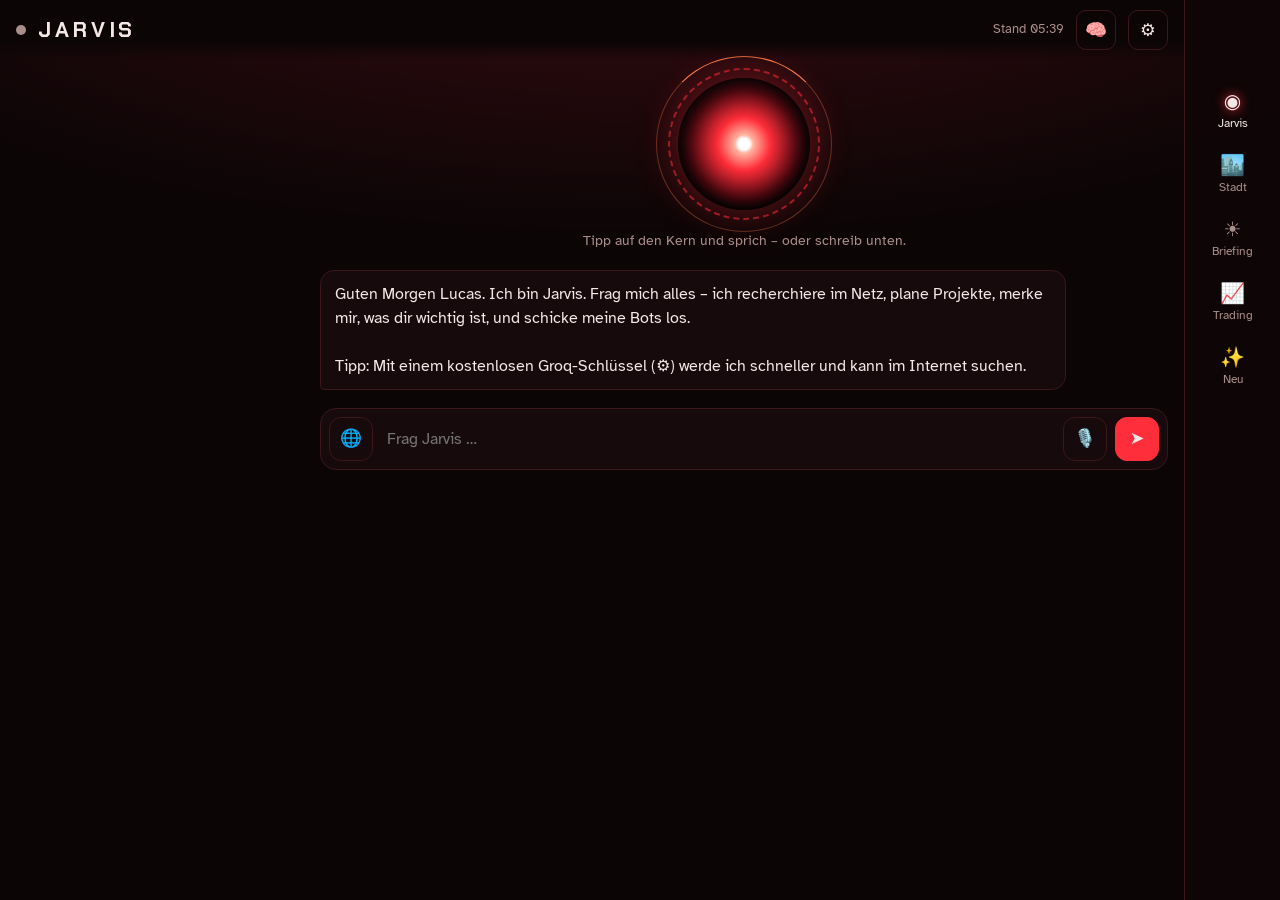
==== index.html @ b57e0ba8 "Jarvis v2: eigene App mit Gedächtnis, Stimme, KI-Stadt, Briefing, Trading, Nacht-Recherche, stündlic" ====
<!doctype html>
<html lang="de">
<head>
<meta charset="utf-8">
<meta name="viewport" content="width=device-width,initial-scale=1,viewport-fit=cover">
<title>Jarvis</title>
<meta name="theme-color" content="#0c0506">
<link rel="manifest" href="manifest.json">
<link rel="icon" href="icon.svg">
<link rel="apple-touch-icon" href="icon-192.png">
<link rel="preconnect" href="https://fonts.googleapis.com"><link rel="preconnect" href="https://fonts.gstatic.com" crossorigin>
<link href="https://fonts.googleapis.com/css2?family=Chakra+Petch:wght@500;600;700&family=Atkinson+Hyperlegible:ital,wght@0,400;0,700;1,400&display=swap" rel="stylesheet">
<style>
:root{--bg:#0c0506;--panel:#170a0c;--panel2:#1f0e11;--line:#3b161b;--red:#ff2e3a;--ember:#ff7a45;--text:#f4e7e5;--muted:#a98d8a;--ok:#3ddc8f;--warn:#ffc04d;
--disp:"Chakra Petch",system-ui,sans-serif;--body:"Atkinson Hyperlegible",system-ui,sans-serif;--nav:64px}
*{box-sizing:border-box}
html,body{margin:0;background:var(--bg);color:var(--text);font:16px/1.5 var(--body);-webkit-tap-highlight-color:transparent}
body{min-height:100dvh;background:radial-gradient(120% 60% at 50% -10%,#3a0c12 0%,transparent 60%),var(--bg)}
a{color:var(--ember)}
button,input,textarea,select{font:inherit;color:inherit}
button{cursor:pointer}
:focus-visible{outline:2px solid var(--ember);outline-offset:2px}
h1,h2,h3{font-family:var(--disp);font-weight:600;letter-spacing:.01em;margin:0}
h2{font-size:1.45rem;line-height:1.2}
h3{font-size:1.05rem}
.muted{color:var(--muted)}
.small{font-size:.86rem}

/* Kopf */
header{position:sticky;top:0;z-index:20;display:flex;align-items:center;gap:12px;padding:calc(10px + env(safe-area-inset-top)) 16px 10px;background:linear-gradient(var(--bg) 70%,transparent)}
.brand{font-family:var(--disp);font-weight:700;font-size:1.35rem;letter-spacing:.18em}
.pulse{width:10px;height:10px;border-radius:50%;background:var(--muted)}
.pulse.ok{background:var(--ok);box-shadow:0 0 10px var(--ok)}.pulse.bad{background:var(--red);box-shadow:0 0 12px var(--red)}
#stamp{margin-left:auto;font-size:.8rem;color:var(--muted)}
.iconbtn{background:none;border:1px solid var(--line);border-radius:10px;width:40px;height:40px;display:grid;place-items:center;font-size:1.1rem}

main{max-width:880px;margin:0 auto;padding:0 16px calc(var(--nav) + 24px + env(safe-area-inset-bottom))}
section.tab{display:none}section.tab.on{display:block}

/* Navigation */
nav{position:fixed;left:0;right:0;bottom:0;z-index:30;display:flex;justify-content:center;background:#0f0607ee;border-top:1px solid var(--line);padding-bottom:env(safe-area-inset-bottom);backdrop-filter:blur(8px)}
nav button{flex:1;max-width:150px;height:var(--nav);background:none;border:0;color:var(--muted);display:flex;flex-direction:column;align-items:center;justify-content:center;gap:2px;font-size:.78rem}
nav button b{font-size:1.25rem;font-weight:400;line-height:1}
nav button[aria-selected=true]{color:var(--text)}
nav button[aria-selected=true] b{filter:drop-shadow(0 0 6px var(--red))}

.panel{background:var(--panel);border:1px solid var(--line);border-radius:14px;padding:16px;margin:14px 0}
.row{display:flex;gap:10px;align-items:center;flex-wrap:wrap}
.btn{background:var(--panel2);border:1px solid var(--line);border-radius:10px;padding:9px 14px}
.btn.go{background:var(--red);border-color:var(--red);color:#fff;font-weight:700}
.btn.ghost{background:none}
.btn:disabled{opacity:.5}

/* Jarvis-Kern */
.core-wrap{display:grid;place-items:center;padding:18px 0 6px}
.core{position:relative;width:132px;height:132px;border-radius:50%;border:0;background:radial-gradient(circle,#fff 0 6%,#ffb3a0 10%,var(--red) 28%,#5a0a12 58%,transparent 70%);box-shadow:0 0 40px #ff2e3a66,inset 0 0 30px #000}
.core::before,.core::after{content:"";position:absolute;inset:-10px;border-radius:50%;border:2px dashed #ff2e3a88;animation:spin 18s linear infinite}
.core::after{inset:-22px;border:1px solid #ff7a4555;border-top-color:var(--ember);animation-duration:7s;animation-direction:reverse}
.core.busy{animation:breathe 1.1s ease-in-out infinite}
.core.talk{animation:breathe .45s ease-in-out infinite}
.core.listen{box-shadow:0 0 60px var(--ember),inset 0 0 30px #000}
@keyframes spin{to{transform:rotate(360deg)}}
@keyframes breathe{50%{transform:scale(1.07);box-shadow:0 0 70px #ff2e3a99,inset 0 0 30px #000}}
.core-hint{text-align:center;margin:14px 0 0;color:var(--muted);font-size:.9rem}

#chat{display:flex;flex-direction:column;gap:12px;margin:18px 0}
.msg{max-width:88%;padding:11px 14px;border-radius:14px;white-space:pre-wrap;word-wrap:break-word}
.msg.me{align-self:flex-end;background:#3a1016;border:1px solid #5a1a22;border-bottom-right-radius:4px}
.msg.ai{align-self:flex-start;background:var(--panel);border:1px solid var(--line);border-bottom-left-radius:4px}
.msg.ai .src{display:block;margin-top:8px;font-size:.8rem;color:var(--muted)}
.chips{display:flex;flex-wrap:wrap;gap:8px;margin-top:10px}
.chip{border:1px solid var(--line);background:var(--panel2);border-radius:999px;padding:6px 12px;font-size:.85rem}
.chip.done{border-color:var(--ok);color:var(--ok)}
.composer{position:sticky;bottom:calc(var(--nav) + 10px + env(safe-area-inset-bottom));display:flex;gap:8px;align-items:flex-end;background:var(--panel);border:1px solid var(--line);border-radius:16px;padding:8px}
.composer textarea{flex:1;min-height:44px;max-height:160px;resize:none;background:none;border:0;outline:none;padding:10px 6px}
.composer .iconbtn{flex:none;width:44px;height:44px;border-radius:12px}
.iconbtn.on{border-color:var(--ember);color:var(--ember);box-shadow:0 0 10px #ff7a4544}
#send{background:var(--red);border-color:var(--red)}
.mic.rec{background:var(--ember);border-color:var(--ember);animation:breathe 1s infinite}

/* KI-Stadt */
.sky{position:relative;border-radius:16px;border:1px solid var(--line);padding:18px 12px 0;overflow:hidden;background:linear-gradient(#12060a,#24090f 70%,#2c0d12)}
.sky::before{content:"";position:absolute;inset:0;background-image:radial-gradient(1px 1px at 12% 18%,#fff9 50%,transparent),radial-gradient(1px 1px at 38% 8%,#fff7 50%,transparent),radial-gradient(1px 1px at 66% 22%,#fff8 50%,transparent),radial-gradient(1.5px 1.5px at 84% 12%,#fffb 50%,transparent),radial-gradient(1px 1px at 52% 30%,#fff6 50%,transparent);pointer-events:none}
.tower{display:grid;place-items:center;margin-bottom:10px;position:relative}
.tower .t{width:54px;height:92px;background:linear-gradient(#2b0c12,#1a070a);border:1px solid var(--red);border-radius:6px 6px 0 0;position:relative;box-shadow:0 0 30px #ff2e3a55}
.tower .t{background-image:radial-gradient(circle,#ffd27a 0 2px,transparent 3px);background-size:12px 14px;background-position:3px 6px;background-color:#1f0a0d}
.tower .t::before{content:"";position:absolute;top:-16px;left:50%;width:14px;height:14px;margin-left:-7px;border-radius:50%;background:var(--red);box-shadow:0 0 18px var(--red);animation:breathe 2.4s infinite}
.tower small{font-family:var(--disp);margin-top:4px}
.town{position:relative;display:grid;grid-template-columns:repeat(auto-fill,minmax(98px,1fr));gap:18px 10px;padding:6px 0 14px}
.town::after{content:"";grid-column:1/-1}
.house{background:none;border:0;padding:0;display:flex;flex-direction:column;align-items:center;gap:4px;text-align:center}
.roof{width:0;height:0;border-left:42px solid transparent;border-right:42px solid transparent;border-bottom:30px solid var(--c)}
.wall{width:72px;height:52px;background:#25100f;border:1px solid #00000066;display:grid;grid-template-columns:1fr 1fr;gap:7px;padding:8px 10px;position:relative}
.win{background:#0a0405;border-radius:2px}
.house.lit .win{background:#ffd27a;box-shadow:0 0 10px #ffc04daa}
.house.work .win{animation:flick 1s steps(2) infinite}
@keyframes flick{50%{background:#ffefb0}}
.house.err .wall::after{content:"!";position:absolute;top:-38px;right:-8px;width:22px;height:22px;border-radius:50%;background:var(--red);color:#fff;font-weight:700;display:grid;place-items:center;font-size:.8rem;box-shadow:0 0 10px var(--red)}
.house .ico{position:absolute;bottom:2px;left:50%;transform:translateX(-50%);font-size:1rem}
.house .n{font-family:var(--disp);font-size:.82rem;line-height:1.15}
.house .h{font-size:.72rem;color:var(--muted)}
.street{height:14px;margin:0 -12px;background:repeating-linear-gradient(90deg,#3b161b 0 26px,transparent 26px 44px) center/100% 2px no-repeat,#140608}
.ticker{list-style:none;margin:0;padding:0}
.ticker li{display:flex;gap:10px;padding:8px 0;border-bottom:1px solid var(--line);font-size:.92rem}
.ticker li:last-child{border:0}
.ticker time{color:var(--muted);flex:none;width:72px}

/* Listen */
.kv{display:grid;grid-template-columns:1fr auto;gap:6px 12px}
.big{font-family:var(--disp);font-size:2.3rem;font-weight:700;line-height:1.1}
.pos{color:var(--ok)}.neg{color:var(--red)}
.bar{height:8px;border-radius:4px;background:#2a1013;overflow:hidden;margin-top:4px}
.bar i{display:block;height:100%;background:linear-gradient(90deg,var(--red),var(--ember))}
.gate{display:grid;gap:12px;margin-top:12px}
table{width:100%;border-collapse:collapse;font-size:.9rem}
td,th{text-align:left;padding:7px 4px;border-bottom:1px solid var(--line)}
th{color:var(--muted);font-weight:400}
td.r,th.r{text-align:right}
.lines{list-style:none;padding:0;margin:12px 0 0;display:grid;gap:8px}
.fazit{font-size:1.15rem;line-height:1.45;margin:10px 0 0}
.card h3 a{color:var(--text);text-decoration:none}
.card .score{float:right;font-family:var(--disp);color:var(--ember)}
.check{display:flex;gap:10px;padding:6px 0}
.check b{width:14px;flex:none}
details summary{cursor:pointer;color:var(--muted)}
.empty{color:var(--muted);text-align:center;padding:26px 10px}

/* Dialoge */
dialog{background:var(--panel);color:var(--text);border:1px solid var(--line);border-radius:16px;width:min(560px,94vw);max-height:86dvh;padding:18px}
dialog::backdrop{background:#000b}
label{display:block;margin:12px 0 4px;font-size:.9rem;color:var(--muted)}
input[type=text],input[type=password],select,textarea.f{width:100%;background:var(--bg);border:1px solid var(--line);border-radius:10px;padding:10px}
.mem{display:flex;gap:8px;align-items:flex-start;padding:8px 0;border-bottom:1px solid var(--line)}
.mem span{flex:1}
.x{background:none;border:0;color:var(--muted);font-size:1.1rem}
.toast{position:fixed;left:50%;bottom:calc(var(--nav) + 80px);transform:translateX(-50%);background:var(--panel2);border:1px solid var(--ember);border-radius:12px;padding:10px 16px;z-index:50;max-width:90vw}
@media (min-width:900px){nav{top:0;bottom:auto;left:auto;right:0;flex-direction:column;width:96px;height:100dvh;border-top:0;border-left:1px solid var(--line);justify-content:flex-start;padding-top:80px}nav button{flex:none}main,header{margin-right:96px}.composer{bottom:16px}.toast{bottom:90px}}
@media (prefers-reduced-motion:reduce){*,*::before,*::after{animation:none!important}}
</style>
</head>
<body>
<header>
  <span class="pulse" id="pulse" title="Wächter-Status"></span>
  <h1 class="brand">JARVIS</h1>
  <span id="stamp"></span>
  <button class="iconbtn" id="btnBrain" title="Gedächtnis" aria-label="Gedächtnis öffnen">🧠</button>
  <button class="iconbtn" id="btnCfg" title="Einstellungen" aria-label="Einstellungen öffnen">⚙️</button>
</header>

<main>
<section class="tab on" id="t-jarvis" aria-label="Jarvis">
  <div class="core-wrap"><button class="core" id="core" aria-label="Zum Sprechen tippen"></button></div>
  <p class="core-hint" id="coreHint">Tipp auf den Kern und sprich – oder schreib unten.</p>
  <div id="chat" aria-live="polite"></div>
  <div class="composer">
    <button class="iconbtn" id="btnWeb" title="Im Internet recherchieren" aria-pressed="false" aria-label="Internet-Recherche umschalten">🌐</button>
    <textarea id="inp" rows="1" placeholder="Frag Jarvis …" aria-label="Nachricht an Jarvis"></textarea>
    <button class="iconbtn mic" id="btnMic" title="Sprechen" aria-label="Spracheingabe">🎙️</button>
    <button class="iconbtn" id="send" title="Senden" aria-label="Senden">➤</button>
  </div>
</section>

<section class="tab" id="t-stadt" aria-label="KI-Stadt">
  <div class="row" style="justify-content:space-between;margin:6px 0 12px"><h2>KI-Stadt</h2><span class="muted small" id="stadtInfo"></span></div>
  <div class="sky">
    <div class="tower"><div class="t"></div><small>Jarvis-Zentrale</small></div>
    <div class="town" id="town"></div>
    <div class="street"></div>
  </div>
  <div class="panel"><h3>Gerade in der Stadt</h3><ul class="ticker" id="ticker"></ul></div>
</section>

<section class="tab" id="t-briefing" aria-label="Tages-Briefing">
  <div class="row" style="justify-content:space-between;margin:6px 0 4px"><h2 id="bDatum">Tages-Briefing</h2><button class="btn" id="btnRead">🔊 Vorlesen</button></div>
  <div id="briefing"></div>
  <div class="panel"><h3>Wächter-Check (stündlich)</h3><div id="checks" class="small" style="margin-top:8px"></div></div>
  <details class="panel"><summary>Frühere Briefings</summary><div id="bAlt"></div></details>
</section>

<section class="tab" id="t-trading" aria-label="Trading">
  <div class="row" style="justify-content:space-between;margin:6px 0 4px"><h2>Trading</h2><span class="chip">Spielgeld</span></div>
  <div id="trading"></div>
</section>

<section class="tab" id="t-neu" aria-label="Neue Tools">
  <div class="row" style="justify-content:space-between;margin:6px 0 4px"><h2>Neu entdeckt</h2><span class="muted small" id="neuInfo"></span></div>
  <p class="muted small" style="margin:6px 0 0">Forscherin Frieda sucht jede Nacht neue Tools, Skills und TikTok-Trends. „Einbauen“ gibt Claude den Auftrag.</p>
  <div id="neu"></div>
</section>
</main>

<nav role="tablist">
  <button role="tab" aria-selected="true" data-t="jarvis"><b>◉</b>Jarvis</button>
  <button role="tab" aria-selected="false" data-t="stadt"><b>🏙️</b>Stadt</button>
  <button role="tab" aria-selected="false" data-t="briefing"><b>☀️</b>Briefing</button>
  <button role="tab" aria-selected="false" data-t="trading"><b>📈</b>Trading</button>
  <button role="tab" aria-selected="false" data-t="neu"><b>✨</b>Neu</button>
</nav>

<dialog id="dlgCfg">
  <div class="row" style="justify-content:space-between"><h2>Einstellungen</h2><button class="x" data-close aria-label="Schließen">✕</button></div>
  <p class="muted small">Alles bleibt nur auf diesem Gerät gespeichert. Ohne Schlüssel antwortet Jarvis trotzdem (langsamer, ohne Websuche).</p>
  <label for="cGroq">Groq-Schlüssel (kostenlos: schnell, Websuche, Spracherkennung) – <a href="https://console.groq.com/keys" target="_blank" rel="noopener">hier holen</a></label>
  <input type="password" id="cGroq" autocomplete="off" placeholder="gsk_…">
  <label for="cGh">GitHub-Token (damit Jarvis Bots starten, Aufträge anlegen und das Gedächtnis sichern kann) – <a href="https://github.com/settings/personal-access-tokens/new" target="_blank" rel="noopener">hier anlegen</a></label>
  <input type="password" id="cGh" autocomplete="off" placeholder="github_pat_…">
  <label for="cPass">Gedächtnis-Passwort (verschlüsselt dein Gedächtnis, bevor es gesichert wird)</label>
  <input type="password" id="cPass" autocomplete="off" placeholder="eigenes Passwort, auf allen Geräten gleich">
  <label for="cVoice">Stimme</label>
  <select id="cVoice"></select>
  <label for="cEl">ElevenLabs-Schlüssel (optional – noch menschlichere Stimme)</label>
  <input type="password" id="cEl" autocomplete="off">
  <label for="cElV">ElevenLabs-Stimmen-ID (optional)</label>
  <input type="text" id="cElV" placeholder="z. B. eine deutsche Stimme aus deiner Voice Library">
  <label><input type="checkbox" id="cTalk"> Jarvis liest Antworten automatisch vor</label>
  <div class="row" style="margin-top:16px"><button class="btn go" id="cSave">Speichern</button><button class="btn" id="cTest">Stimme testen</button></div>
  <details style="margin-top:16px"><summary>So legst du den GitHub-Token an</summary>
    <ol class="small">
      <li>Link oben öffnen (GitHub, eingeloggt).</li>
      <li>Name: „Jarvis-App“, Ablauf: 1 Jahr.</li>
      <li>„Only select repositories“ → <b>jarvis</b>.</li>
      <li>Berechtigungen: <b>Actions</b>, <b>Contents</b>, <b>Issues</b> jeweils „Read and write“.</li>
      <li>„Generate token“, kopieren, hier einfügen, Speichern.</li>
    </ol>
  </details>
</dialog>

<dialog id="dlgBrain">
  <div class="row" style="justify-content:space-between"><h2>Gedächtnis</h2><button class="x" data-close aria-label="Schließen">✕</button></div>
  <p class="muted small" id="brainSync"></p>
  <h3 style="margin-top:12px">Projekte</h3><div id="projList"></div>
  <h3 style="margin-top:16px">Was Jarvis über dich weiß</h3><div id="memList"></div>
  <div class="row" style="margin-top:10px"><input type="text" id="memNew" placeholder="Neue Erinnerung …" style="flex:1"><button class="btn" id="memAdd">Merken</button></div>
</dialog>

<script>
"use strict";
const REPO="lucassebastianbehrens-lang/jarvis", RAW=`https://raw.githubusercontent.com/${REPO}/main/data/`, API="https://api.github.com/repos/"+REPO;
const $=s=>document.querySelector(s), $$=s=>[...document.querySelectorAll(s)];
const esc=s=>String(s??"").replace(/[&<>"']/g,c=>({"&":"&amp;","<":"&lt;",">":"&gt;",'"':"&quot;","'":"&#39;"}[c]));
const eur=n=>(n??0).toLocaleString("de-DE",{style:"currency",currency:"EUR"});
const ls={get:(k,d)=>{try{return JSON.parse(localStorage.getItem(k))??d}catch(e){return d}},set:(k,v)=>{try{localStorage.setItem(k,JSON.stringify(v))}catch(e){}}};
let cfg=ls.get("jv_cfg",{talk:false}), brain=ls.get("jv_brain",{mem:[],proj:[],t:0}), hist=ls.get("jv_hist",[]);
const D={bots:[],runs:[],status:null,briefing:null,paper:null,agents:null,rech:null};
function toast(t,ms=3200){const e=document.createElement("div");e.className="toast";e.textContent=t;document.body.append(e);setTimeout(()=>e.remove(),ms)}
function ago(ts){const m=Math.round((Date.now()/1000-ts)/60);if(m<1)return"gerade";if(m<60)return`vor ${m} Min`;const h=Math.round(m/60);return h<48?`vor ${h} h`:`vor ${Math.round(h/24)} T`}

/* ---------- Tabs ---------- */
function show(t){$$("nav button").forEach(b=>b.setAttribute("aria-selected",b.dataset.t===t));$$("section.tab").forEach(s=>s.classList.toggle("on",s.id==="t-"+t));location.hash=t;scrollTo(0,0)}
$$("nav button").forEach(b=>b.onclick=()=>show(b.dataset.t));
if(location.hash&&$("#t-"+location.hash.slice(1)))show(location.hash.slice(1));

/* ---------- Daten (stündlich + beim Öffnen) ---------- */
async function getJSON(f){const r=await fetch(RAW+f+"?t="+Math.floor(Date.now()/60000));if(!r.ok)throw new Error(f+": "+r.status);return r.json()}
function ghHead(){return cfg.gh?{Authorization:"Bearer "+cfg.gh}:{}}
async function gh(path,body,method){const r=await fetch(API+path,{method:method||(body?"POST":"GET"),headers:{Accept:"application/vnd.github+json",...ghHead(),...(body?{"Content-Type":"application/json"}:{})},body:body?JSON.stringify(body):undefined});
  if(!r.ok)throw new Error("GitHub "+r.status+(r.status===401||r.status===403?" – Token prüfen":""));const t=await r.text();return t?JSON.parse(t):{}}
let lastLoad=0;
async function loadAll(){
  lastLoad=Date.now();$("#stamp").textContent="aktualisiere …";
  const jobs={bots:"bots.json",status:"status.json",briefing:"briefing.json",paper:"paper.json",agents:"agents.json",rech:"recherche.json"};
  await Promise.all(Object.entries(jobs).map(async([k,f])=>{try{D[k]=await getJSON(f)}catch(e){console.warn(e)}}));
  try{D.runs=(await gh("/actions/runs?per_page=100")).workflow_runs||[]}catch(e){console.warn(e)}
  $("#stamp").textContent="Stand "+new Date().toLocaleTimeString("de-DE",{hour:"2-digit",minute:"2-digit"});
  const st=D.status;$("#pulse").className="pulse "+(st?(st.ok?"ok":"bad"):"");
  renderTown();renderBriefing();renderTrading();renderNeu();
}
setInterval(loadAll,60*60*1000);
document.addEventListener("visibilitychange",()=>{if(!document.hidden&&Date.now()-lastLoad>10*60*1000)loadAll()});

/* ---------- KI-Stadt ---------- */
const wfOf=r=>(r.path||"").split("/").pop().split("@")[0];
function renderTown(){
  const now=Date.now()/1000,last={},cnt={};
  for(const r of D.runs){const w=wfOf(r);if(!last[w])last[w]=r;const t=Date.parse(r.created_at)/1000;if(now-t<86400)cnt[w]=(cnt[w]||0)+1}
  const bad=new Set((D.status?.checks||[]).filter(c=>!c.ok).map(c=>c.name));
  $("#town").innerHTML=D.bots.map((b,i)=>{const r=last[b.wf],t=r?Date.parse(r.created_at)/1000:0,
    work=r&&r.status!=="completed",err=(r&&["failure","timed_out"].includes(r.conclusion))||bad.has(b.name),
    lit=work||(r&&now-t<(b.max_h||24)*3600);
    return `<button class="house ${lit?"lit":""} ${work?"work":""} ${err?"err":""}" style="--c:${b.farbe}" data-i="${i}" aria-label="${esc(b.name)}, ${esc(b.haus)}${err?", Problem":""}">
      <span class="roof"></span><span class="wall"><i class="win"></i><i class="win"></i><span class="ico">${b.icon}</span></span>
      <span class="n">${esc(b.name)}</span><span class="h">${esc(b.haus)} · ${cnt[b.wf]||0}× heute</span></button>`}).join("")||`<p class="empty">Die Stadt lädt …</p>`;
  $$(".house").forEach(h=>h.onclick=()=>houseInfo(D.bots[h.dataset.i],last[D.bots[h.dataset.i].wf],cnt));
  const active=D.bots.filter(b=>last[b.wf]&&now-Date.parse(last[b.wf].created_at)/1000<86400).length;
  $("#stadtInfo").textContent=`${D.bots.length} Bewohner · ${active} heute aktiv`;
  const names=Object.fromEntries(D.bots.map(b=>[b.wf,b]));
  $("#ticker").innerHTML=D.runs.filter(r=>names[wfOf(r)]).slice(0,10).map(r=>{const b=names[wfOf(r)],s=r.status!=="completed"?"arbeitet gerade …":r.conclusion==="success"?"hat Schicht erledigt ✓":r.conclusion==="failure"?"hatte einen Fehler ✕":r.conclusion;
    return `<li><time>${ago(Date.parse(r.created_at)/1000)}</time><span>${b.icon} <b>${esc(b.name)}</b> ${esc(s)}</span></li>`}).join("")||`<li class="muted">Noch keine Läufe geladen.</li>`;
}
function houseInfo(b,r,cnt){
  const d=document.createElement("dialog");
  const chk=(D.status?.checks||[]).find(c=>c.name===b.name);
  d.innerHTML=`<div class="row" style="justify-content:space-between"><h2>${b.icon} ${esc(b.name)}</h2><button class="x" data-close aria-label="Schließen">✕</button></div>
   <p class="muted">${esc(b.haus)}</p><p>${esc(b.job)}</p>
   <div class="kv small"><span class="muted">Letzte Schicht</span><span>${r?ago(Date.parse(r.created_at)/1000):"–"}</span>
   <span class="muted">Ergebnis</span><span>${r?(r.status!=="completed"?"läuft":r.conclusion==="success"?"✓ ok":"✕ "+r.conclusion):"–"}</span>
   <span class="muted">Schichten in 24 h</span><span>${cnt[b.wf]||0}</span>
   ${chk?`<span class="muted">Wächter sagt</span><span>${esc(chk.info)}</span>`:""}</div>
   <div class="row" style="margin-top:16px"><button class="btn go" id="hStart">Jetzt arbeiten lassen</button>${r?`<a class="btn" href="${r.html_url}" target="_blank" rel="noopener">Protokoll</a>`:""}</div>`;
  document.body.append(d);d.showModal();d.querySelector("[data-close]").onclick=()=>{d.close();d.remove()};
  d.querySelector("#hStart").onclick=async e=>{e.target.disabled=true;try{await startWf(b.wf);toast(`${b.name} legt los.`);d.close();d.remove();setTimeout(loadAll,8000)}catch(x){toast(x.message);e.target.disabled=false}};
}
async function startWf(wf){if(!cfg.gh)throw new Error("Dafür braucht Jarvis den GitHub-Token (⚙️ Einstellungen).");await gh(`/actions/workflows/${wf}/dispatches`,{ref:"main"})}

/* ---------- Briefing ---------- */
function renderBriefing(){
  const b=D.briefing;
  if(!b){$("#briefing").innerHTML=`<p class="empty">Das erste Briefing kommt morgen um 6 Uhr.</p>`;}
  else{$("#bDatum").textContent=b.datum;
    $("#briefing").innerHTML=`<div class="panel"><p class="fazit">${esc(b.fazit||"Hier ist, was über Nacht passiert ist.")}</p><ul class="lines">${b.zeilen.map(z=>`<li>${esc(z)}</li>`).join("")}</ul></div>
    ${b.bots?.length?`<div class="panel"><h3>Wer hat gearbeitet</h3><table><tr><th>Bot</th><th class="r">erledigt</th><th class="r">Fehler</th></tr>${b.bots.map(x=>`<tr><td>${x.icon} ${esc(x.name)}</td><td class="r">${x.ok}</td><td class="r ${x.fehler?"neg":""}">${x.fehler}</td></tr>`).join("")}</table></div>`:""}
    ${b.neu?.length?`<div class="panel"><h3>Neu entdeckt</h3>${b.neu.map(n=>`<p><a href="${esc(n.url)}" target="_blank" rel="noopener">${esc(n.titel)}</a><br><span class="muted small">${esc(n.nutzen||"")}</span></p>`).join("")}</div>`:""}`;
    $("#bAlt").innerHTML=(b.verlauf||[]).map(v=>`<div style="margin-top:12px"><b>${esc(v.datum)}</b><p class="small">${esc(v.fazit||"")}</p><ul class="small">${v.zeilen.map(z=>`<li>${esc(z)}</li>`).join("")}</ul></div>`).join("")||`<p class="muted small">Noch keine.</p>`;}
  const s=D.status;
  $("#checks").innerHTML=s?`<p class="muted">Zuletzt ${ago(s.updated)}${s.repariert?.length?` · selbst repariert: ${esc(s.repariert.join(", "))}`:""}</p>`+s.checks.map(c=>`<div class="check"><b class="${c.ok?"pos":"neg"}">${c.ok?"✓":"✕"}</b><span><b>${esc(c.name)}</b> – ${esc(c.info)}</span></div>`).join(""):`<p class="muted">Der Wächter meldet sich nach seiner ersten Runde.</p>`;
}
$("#btnRead").onclick=()=>{const b=D.briefing;if(b)speak(`Guten Morgen Lucas. ${b.fazit||""} ${b.zeilen.join(" ")}`.replace(/[🤖📈🔭📚🛡️🔧⚠️]/gu,""))};

/* ---------- Trading ---------- */
function spark(eq){if(!eq||eq.length<2)return"";const v=eq.map(e=>e[1]),mn=Math.min(...v),mx=Math.max(...v),w=600,h=90,
  p=v.map((y,i)=>`${(i/(v.length-1)*w).toFixed(1)},${(h-((y-mn)/((mx-mn)||1))*(h-8)-4).toFixed(1)}`).join(" ");
  return `<svg viewBox="0 0 ${w} ${h}" style="width:100%;height:90px;margin-top:10px" role="img" aria-label="Kontoverlauf"><polyline points="${p}" fill="none" stroke="var(--red)" stroke-width="2.5"/></svg>`}
function renderTrading(){
  const P=D.paper,A=D.agents;let h="";
  if(P){const g=P.gate||{},n=g.need||{wr:80,value:3500,trades:100},diff=P.value-P.start,open=Object.entries(P.open||{});
    h+=`<div class="panel"><h3>Trader Toni · Krypto (Kraken)</h3><div class="big">${eur(P.value)}</div>
     <span class="${diff>=0?"pos":"neg"}">${diff>=0?"+":""}${eur(diff)} seit Start</span> <span class="muted small">· aktualisiert ${ago(P.updated)}</span>
     ${spark(P.equity)}<p class="small muted">${esc(P.strategy)}</p>
     <h3 style="margin-top:14px">Weg zum Echtgeld</h3><div class="gate">
      <div><div class="row" style="justify-content:space-between"><span>Gewinn-Trades</span><span>${(g.wr||0).toFixed(0)} % von ${n.wr} %</span></div><div class="bar"><i style="width:${Math.min(100,(g.wr||0)/n.wr*100)}%"></i></div></div>
      <div><div class="row" style="justify-content:space-between"><span>Kontostand</span><span>${eur(P.value)} von ${eur(n.value)}</span></div><div class="bar"><i style="width:${Math.min(100,(P.value-P.start)/(n.value-P.start)*100)}%"></i></div></div>
      <div><div class="row" style="justify-content:space-between"><span>Trades</span><span>${g.trades||0} von ${n.trades}</span></div><div class="bar"><i style="width:${Math.min(100,(g.trades||0)/n.trades*100)}%"></i></div></div></div>
     <h3 style="margin-top:16px">Offen (${open.length})</h3>${open.length?`<table>${open.map(([k,o])=>`<tr><td>${esc(k)}</td><td class="r">${eur(o.cost)}</td><td class="r muted">${ago(o.t)}</td></tr>`).join("")}</table>`:`<p class="muted small">Toni wartet auf einen Kursrutsch zum Einsteigen.</p>`}
     ${(P.closed||[]).length?`<h3 style="margin-top:16px">Letzte Trades</h3><table>${P.closed.slice(-8).reverse().map(c=>`<tr><td>${esc(c.pair)}</td><td class="r ${c.pnl>=0?"pos":"neg"}">${c.pnl>=0?"+":""}${eur(c.pnl)}</td><td class="r muted">${esc(c.why)}</td></tr>`).join("")}</table>`:""}</div>`}
  if(A){const val=(A.equity?.at(-1)||[0,A.cash])[1],diff=val-A.start,cl=A.closed||[],wins=cl.filter(c=>c.pnl>0).length;
    h+=`<div class="panel"><h3>Meme-Makler Max · Solana-Memecoins</h3><div class="big">${eur(val)}</div>
     <span class="${diff>=0?"pos":"neg"}">${diff>=0?"+":""}${eur(diff)} seit Start</span> <span class="muted small">· ${cl.length} Trades, ${cl.length?Math.round(wins/cl.length*100):0} % Gewinner</span>
     ${spark(A.equity)}<table>${(A.activity||[]).slice(0,8).map(a=>`<tr><td>${esc(a.kind)} ${esc(a.sym)}</td><td class="r ${a.pnl>0?"pos":a.pnl<0?"neg":""}">${a.pnl!=null?(a.pnl>=0?"+":"")+eur(a.pnl):eur(a.eur)}</td><td class="r muted">${ago(a.t)}</td></tr>`).join("")}</table></div>`}
  h+=`<p class="muted small">Beide Bots handeln nur mit Spielgeld. Echtes Geld erst nach deinem ausdrücklichen Ja (≥ 80 % Gewinn-Trades und ≥ 3.500 €).</p>`;
  $("#trading").innerHTML=h;
}

/* ---------- Neu entdeckt ---------- */
function renderNeu(){
  const R=D.rech,no=new Set(ls.get("jv_nein",[])),ja=new Set(ls.get("jv_ja",[]));
  if(!R){$("#neu").innerHTML=`<p class="empty">Die erste Nacht-Recherche läuft heute Nacht um 2 Uhr.</p>`;return}
  $("#neuInfo").textContent="zuletzt "+ago(R.updated);
  const items=R.items.filter(i=>!no.has(i.id));
  $("#neu").innerHTML=(R.fazit?`<div class="panel"><p class="fazit">${esc(R.fazit)}</p></div>`:"")+items.map(i=>`<div class="panel card"><span class="score">${i.punkte??""}</span>
    <h3><a href="${esc(i.url)}" target="_blank" rel="noopener">${esc(i.titel)}</a></h3><p class="muted small">${esc(i.quelle||"")} · ${ago(i.t)}${R.neu?.includes(i.id)?" · neu":""}</p>
    <p>${esc(i.was||"")}</p>${i.nutzen?`<p><b>Nutzen:</b> ${esc(i.nutzen)}</p>`:""}${i.vorschlag?`<p><b>Einbau:</b> ${esc(i.vorschlag)}</p>`:""}
    <div class="row">${ja.has(i.id)?`<span class="chip done">An Claude übergeben ✓</span>`:`<button class="btn go" data-ja="${i.id}">Einbauen</button><button class="btn ghost" data-nein="${i.id}">Nein danke</button>`}</div></div>`).join("")||`<p class="empty">Alles gesichtet – heute Nacht kommt Neues.</p>`;
  $$("[data-nein]").forEach(b=>b.onclick=()=>{no.add(b.dataset.nein);ls.set("jv_nein",[...no]);renderNeu()});
  $$("[data-ja]").forEach(b=>b.onclick=async()=>{const i=R.items.find(x=>x.id===b.dataset.ja);b.disabled=true;
    try{await auftrag(`Einbauen: ${i.titel}`,`**Fund:** ${i.url}\n\n${i.was||""}\n\n**Nutzen:** ${i.nutzen||""}\n\n**Vorschlag:** ${i.vorschlag||""}`);ja.add(i.id);ls.set("jv_ja",[...ja]);renderNeu()}catch(e){toast(e.message);b.disabled=false}});
}
async function auftrag(titel,text){
  if(!cfg.gh){await navigator.clipboard?.writeText(`${titel}\n\n${text}`).catch(()=>{});throw new Error("Kein GitHub-Token – Auftrag wurde kopiert, gib ihn Claude.")}
  const r=await gh("/issues",{title:"Jarvis: "+titel,body:text+"\n\n_Freigegeben von Lucas in der Jarvis-App._",labels:["jarvis-auftrag"]});
  toast("Auftrag angelegt – Claude baut es ein.");return r}

/* ---------- Gedächtnis ---------- */
function saveBrain(){brain.t=Date.now();ls.set("jv_brain",brain);renderBrain();clearTimeout(saveBrain.t);saveBrain.t=setTimeout(pushBrain,4000)}
function remember(text){text=text.trim();if(!text||brain.mem.some(m=>m.x.toLowerCase()===text.toLowerCase()))return false;brain.mem.push({x:text,t:Date.now()});saveBrain();return true}
function renderBrain(){
  $("#memList").innerHTML=brain.mem.map((m,i)=>`<div class="mem"><span>${esc(m.x)}</span><button class="x" data-dm="${i}" aria-label="Vergessen">✕</button></div>`).join("")||`<p class="muted small">Noch nichts. Sag einfach „Merk dir …“.</p>`;
  $("#projList").innerHTML=brain.proj.map((p,i)=>`<div class="panel" style="margin:8px 0"><div class="row" style="justify-content:space-between"><b>${esc(p.titel)}</b><button class="x" data-dp="${i}" aria-label="Projekt entfernen">✕</button></div>
    ${p.schritte.map((s,j)=>`<div class="mem"><input type="checkbox" data-ps="${i}:${j}" ${s.ok?"checked":""} aria-label="erledigt"><span>${esc(s.x)}</span><button class="btn" data-run="${i}:${j}" style="padding:4px 10px">Machen</button></div>`).join("")}</div>`).join("")||`<p class="muted small">Sag „Plane …“ und Jarvis legt ein Projekt an.</p>`;
  $$("[data-dm]").forEach(b=>b.onclick=()=>{brain.mem.splice(b.dataset.dm,1);saveBrain()});
  $$("[data-dp]").forEach(b=>b.onclick=()=>{brain.proj.splice(b.dataset.dp,1);saveBrain()});
  $$("[data-ps]").forEach(c=>c.onchange=()=>{const[i,j]=c.dataset.ps.split(":");brain.proj[i].schritte[j].ok=c.checked;saveBrain()});
  $$("[data-run]").forEach(b=>b.onclick=()=>{const[i,j]=b.dataset.run.split(":"),p=brain.proj[i];$("#dlgBrain").close();show("jarvis");
    ask(`Projekt „${p.titel}“, Schritt: ${p.schritte[j].x}. Erledige diesen Schritt jetzt so weit du kannst und liefere das Ergebnis.`)});
  $("#brainSync").textContent=cfg.gh&&cfg.pass?"Wird verschlüsselt in GitHub gesichert und auf allen Geräten abgeglichen.":"Nur auf diesem Gerät. Für Sicherung + Abgleich: GitHub-Token und Gedächtnis-Passwort eintragen.";
}
$("#memAdd").onclick=()=>{if(remember($("#memNew").value))$("#memNew").value=""};
// Verschlüsselte Sicherung: data/gehirn.enc (AES-GCM, Schlüssel aus deinem Passwort)
const te=new TextEncoder(),td=new TextDecoder(),b64=u=>btoa(String.fromCharCode(...u)),ub64=s=>Uint8Array.from(atob(s),c=>c.charCodeAt(0));
async function key(salt){const k=await crypto.subtle.importKey("raw",te.encode(cfg.pass),"PBKDF2",false,["deriveKey"]);
  return crypto.subtle.deriveKey({name:"PBKDF2",salt,iterations:200000,hash:"SHA-256"},k,{name:"AES-GCM",length:256},false,["encrypt","decrypt"])}
async function pushBrain(){if(!cfg.gh||!cfg.pass)return;try{
  const salt=crypto.getRandomValues(new Uint8Array(16)),iv=crypto.getRandomValues(new Uint8Array(12));
  const ct=new Uint8Array(await crypto.subtle.encrypt({name:"AES-GCM",iv},await key(salt),te.encode(JSON.stringify(brain))));
  const body=JSON.stringify({v:1,salt:b64(salt),iv:b64(iv),data:b64(ct)});let sha;
  try{sha=(await gh("/contents/data/gehirn.enc"))?.sha}catch(e){}
  await gh("/contents/data/gehirn.enc",{message:"Gedächtnis gesichert (verschlüsselt)",content:btoa(body),sha},"PUT")}catch(e){console.warn("Sicherung",e)}}
async function pullBrain(){if(!cfg.gh||!cfg.pass)return;try{
  const f=await gh("/contents/data/gehirn.enc"),j=JSON.parse(atob(f.content.replace(/\n/g,"")));
  const pt=await crypto.subtle.decrypt({name:"AES-GCM",iv:ub64(j.iv)},await key(ub64(j.salt)),ub64(j.data));
  const remote=JSON.parse(td.decode(pt));if((remote.t||0)>(brain.t||0)){brain=remote;ls.set("jv_brain",brain);renderBrain()}}
  catch(e){if(!/404/.test(e.message))console.warn("Abgleich",e)}}

/* ---------- Gehirn: KI ---------- */
function context(){
  const P=D.paper,A=D.agents,S=D.status,now=new Date();
  return `Du bist JARVIS, die persönliche rechte Hand von Lucas. Antworte immer auf Deutsch, kurz, direkt und warm (Butler-Ton, gern mit trockenem Humor). Beträge immer in Euro.
Heute: ${now.toLocaleString("de-DE",{dateStyle:"full",timeStyle:"short"})} (Europe/Berlin).
Lucas: Schichtdienst in Oschersleben, wohnt in Halberstadt (ab 01.01.2027 Oschersleben), ca. 15 h/Woche für eigene Geschäfte (TikTok-KI-Videos, Etsy-Finanzvorlagen, Social Media für Handwerker, YouTube-Kanäle), fährt BMW E46.
Deine Regeln: Was du selbst kannst, erledigst du sofort und meldest danach kurz. Kein echtes Geld bewegen, nichts kaufen, nichts veröffentlichen, keine Nachrichten an Fremde ohne Lucas' Ja. Trading nur Spielgeld.

GEDÄCHTNIS (was du über Lucas weißt):
${brain.mem.map(m=>"- "+m.x).join("\n")||"- (noch leer)"}
PROJEKTE:
${brain.proj.map(p=>`- ${p.titel}: `+p.schritte.map(s=>(s.ok?"✓ ":"○ ")+s.x).join("; ")).join("\n")||"- (keine)"}
LIVE-DATEN: Krypto-Spielgeld ${P?eur(P.value):"?"}; Memecoin-Spielgeld ${A?eur((A.equity?.at(-1)||[0,A.cash])[1]):"?"}; Wächter: ${S?(S.ok?"alles ok":S.checks.filter(c=>!c.ok).map(c=>c.name+": "+c.info).join("; ")):"?"}.
DEINE BOTS (Workflow-Datei = Name): ${D.bots.map(b=>`${b.wf}=${b.name} (${b.job})`).join("; ")}

AKTIONEN – schreibe sie als eigene Zeilen ans Ende deiner Antwort, nur wenn sinnvoll:
[[MERKEN: Fakt]]  → wenn Lucas dir etwas Dauerhaftes über sich, seine Pläne oder Vorlieben erzählt (auch ohne „merk dir“).
[[PROJEKT: Titel | Schritt 1; Schritt 2; Schritt 3]] → wenn Lucas ein Vorhaben plant (3–8 konkrete Schritte).
[[STARTE: datei.yml]] → wenn ein Bot jetzt arbeiten soll (Lucas bestätigt per Knopf).
[[AUFTRAG: was in Jarvis eingebaut/programmiert werden soll]] → wenn Lucas eine neue Funktion für dich will (geht an Claude, Lucas bestätigt).
Erwähne die Aktionszeilen nicht im Text.`}
const needsWeb=t=>/aktuell|heute|neueste|news|nachrichten|preis|kostet|kurs|wetter|wer ist|was gibt es neu|trend|202[5-9]|recherchier|such im netz|google/i.test(t);
async function llm(messages,web){
  if(cfg.groq){
    const models=web?["groq/compound","groq/compound-mini"]:["openai/gpt-oss-120b","llama-3.3-70b-versatile"];
    for(const m of models){try{const r=await fetch("https://api.groq.com/openai/v1/chat/completions",{method:"POST",headers:{"Content-Type":"application/json",Authorization:"Bearer "+cfg.groq},body:JSON.stringify({model:m,messages})});
      if(!r.ok)throw new Error(r.status);const j=await r.json();return{text:j.choices[0].message.content,web:!!web}}catch(e){console.warn(m,e)}}
  }
  const r=await fetch("https://text.pollinations.ai/openai",{method:"POST",headers:{"Content-Type":"application/json"},body:JSON.stringify({model:web?"searchgpt":"openai",messages})}).catch(()=>null);
  if(r&&r.ok){const j=await r.json();return{text:j.choices[0].message.content,web:false}}
  throw new Error("Keine KI erreichbar. Trag in ⚙️ einen kostenlosen Groq-Schlüssel ein.");
}
function bubble(cls,html){const d=document.createElement("div");d.className="msg "+cls;d.innerHTML=html;$("#chat").append(d);d.scrollIntoView({block:"end",behavior:"smooth"});return d}
const fmt=t=>esc(t).replace(/\*\*(.+?)\*\*/g,"<b>$1</b>").replace(/(https?:\/\/[^\s)<]+)/g,'<a href="$1" target="_blank" rel="noopener">$1</a>');
async function ask(text){
  text=text.trim();if(!text)return;$("#inp").value="";grow();
  bubble("me",esc(text));hist.push({role:"user",content:text});
  const web=$("#btnWeb").classList.contains("on")||needsWeb(text);
  const wait=bubble("ai",`<span class="muted">${web?"Ich recherchiere im Internet …":"Einen Moment …"}</span>`);$("#core").className="core busy";
  try{
    const r=await llm([{role:"system",content:context()},...hist.slice(-16)],web);
    let out=r.text.replace(/<think>[\s\S]*?<\/think>/g,"").trim();const acts=[];
    out=out.replace(/\[\[(MERKEN|PROJEKT|STARTE|AUFTRAG):\s*([\s\S]*?)\]\]/g,(_,k,v)=>{acts.push([k,v.trim()]);return""}).trim();
    hist.push({role:"assistant",content:out});hist=hist.slice(-40);ls.set("jv_hist",hist);
    wait.innerHTML=fmt(out)+(r.web?`<span class="src">🌐 mit Internet-Recherche</span>`:"");
    const chips=document.createElement("div");chips.className="chips";
    for(const[k,v]of acts){
      if(k==="MERKEN"){if(remember(v))chips.insertAdjacentHTML("beforeend",`<span class="chip done">🧠 gemerkt: ${esc(v)}</span>`)}
      else if(k==="PROJEKT"){const[t,s=""]=v.split("|");brain.proj.push({titel:t.trim(),schritte:s.split(";").map(x=>({x:x.trim(),ok:false})).filter(x=>x.x),t:Date.now()});saveBrain();
        chips.insertAdjacentHTML("beforeend",`<button class="chip done" data-open-brain>📋 Projekt angelegt: ${esc(t.trim())}</button>`)}
      else if(k==="STARTE"){const b=D.bots.find(x=>x.wf===v)||{name:v,wf:v};chips.append(confirmChip(`▶ ${b.name} starten?`,async()=>{await startWf(b.wf);return`${b.name} arbeitet.`}))}
      else if(k==="AUFTRAG"){chips.append(confirmChip(`🛠 Einbauen: ${v.slice(0,60)}?`,async()=>{await auftrag(v.slice(0,80),v);return"An Claude übergeben."}))}
    }
    if(chips.children.length)wait.append(chips);
    $$("[data-open-brain]").forEach(b=>b.onclick=openBrain);
    if(cfg.talk||ask.voice)speak(out);else $("#core").className="core";
  }catch(e){wait.innerHTML=`<span class="neg">${esc(e.message)}</span>`;$("#core").className="core"}
  ask.voice=false;
}
function confirmChip(label,fn){const s=document.createElement("span");s.className="chip";s.innerHTML=`${esc(label)} <button class="btn go" style="padding:2px 10px;margin-left:6px">Ja</button><button class="btn ghost" style="padding:2px 10px">Nein</button>`;
  const[y,n]=s.querySelectorAll("button");y.onclick=async()=>{y.disabled=true;try{const m=await fn();s.className="chip done";s.textContent="✓ "+m}catch(e){toast(e.message);y.disabled=false}};n.onclick=()=>{s.className="chip";s.textContent="Abgelehnt"};return s}
function grow(){const t=$("#inp");t.style.height="auto";t.style.height=Math.min(t.scrollHeight,160)+"px"}
$("#inp").addEventListener("input",grow);
$("#inp").addEventListener("keydown",e=>{if(e.key==="Enter"&&!e.shiftKey){e.preventDefault();ask($("#inp").value)}});
$("#send").onclick=()=>ask($("#inp").value);
$("#btnWeb").onclick=e=>{const on=e.currentTarget.classList.toggle("on");e.currentTarget.setAttribute("aria-pressed",on);toast(on?"Jarvis recherchiert jetzt im Internet.":"Websuche nur bei Bedarf.")};

/* ---------- Stimme: sprechen ---------- */
let voices=[];
function loadVoices(){voices=speechSynthesis.getVoices().filter(v=>v.lang.startsWith("de"));
  const rank=v=>(/natural|online|neural|premium|enhanced/i.test(v.name)?0:/google/i.test(v.name)?1:2);voices.sort((a,b)=>rank(a)-rank(b));
  $("#cVoice").innerHTML=voices.map(v=>`<option ${v.name===cfg.voice?"selected":""}>${esc(v.name)}</option>`).join("")||"<option>Standard</option>"}
if("speechSynthesis"in window){loadVoices();speechSynthesis.onvoiceschanged=loadVoices}
const clean=t=>t.replace(/https?:\/\/\S+/g,"").replace(/[*_#>`|]/g,"").replace(/\p{Extended_Pictographic}/gu,"").slice(0,2500);
let audio;
async function speak(text){
  text=clean(text);if(!text)return;$("#core").className="core talk";const done=()=>$("#core").className="core";
  if(cfg.el&&cfg.elv){try{const r=await fetch(`https://api.elevenlabs.io/v1/text-to-speech/${cfg.elv}?output_format=mp3_44100_128`,{method:"POST",headers:{"xi-api-key":cfg.el,"Content-Type":"application/json"},body:JSON.stringify({text,model_id:"eleven_multilingual_v2"})});
    if(r.ok){audio?.pause();audio=new Audio(URL.createObjectURL(await r.blob()));audio.onended=done;audio.play();return}}catch(e){console.warn(e)}}
  if(!("speechSynthesis"in window))return done();
  speechSynthesis.cancel();const sentences=text.match(/[^.!?]+[.!?]*/g)||[text];
  sentences.forEach((s,i)=>{const u=new SpeechSynthesisUtterance(s.trim());u.lang="de-DE";u.voice=voices.find(v=>v.name===cfg.voice)||voices[0]||null;u.rate=1.03;u.pitch=.92;if(i===sentences.length-1)u.onend=done;speechSynthesis.speak(u)});
}

/* ---------- Stimme: zuhören ---------- */
const SR=window.SpeechRecognition||window.webkitSpeechRecognition;let rec,recording=false,mr,chunks=[];
function setListen(on){recording=on;$("#btnMic").classList.toggle("rec",on);$("#core").classList.toggle("listen",on);$("#coreHint").textContent=on?"Ich höre zu …":"Tipp auf den Kern und sprich – oder schreib unten."}
async function listen(){
  if(recording){rec?.stop();mr?.state==="recording"&&mr.stop();return}
  speechSynthesis?.cancel();audio?.pause();
  if(SR){rec=new SR();rec.lang="de-DE";rec.interimResults=true;rec.continuous=false;let final="";
    rec.onresult=e=>{final=[...e.results].map(r=>r[0].transcript).join(" ");$("#inp").value=final;grow()};
    rec.onend=()=>{setListen(false);if(final.trim()){ask.voice=true;ask(final)}};rec.onerror=e=>{setListen(false);if(e.error!=="no-speech")toast("Mikrofon: "+e.error)};
    rec.start();setListen(true);return}
  if(!cfg.groq)return toast("Spracheingabe braucht hier den Groq-Schlüssel (⚙️).");
  try{const st=await navigator.mediaDevices.getUserMedia({audio:true});mr=new MediaRecorder(st);chunks=[];mr.ondataavailable=e=>chunks.push(e.data);
    mr.onstop=async()=>{st.getTracks().forEach(t=>t.stop());setListen(false);const fd=new FormData();fd.append("file",new Blob(chunks,{type:mr.mimeType}),"sprache.webm");fd.append("model","whisper-large-v3-turbo");fd.append("language","de");
      try{const r=await fetch("https://api.groq.com/openai/v1/audio/transcriptions",{method:"POST",headers:{Authorization:"Bearer "+cfg.groq},body:fd});const j=await r.json();if(j.text){ask.voice=true;ask(j.text)}}catch(e){toast("Spracherkennung fehlgeschlagen")}};
    mr.start();setListen(true);setTimeout(()=>mr.state==="recording"&&mr.stop(),30000)}catch(e){toast("Kein Mikrofon-Zugriff")}
}
$("#btnMic").onclick=listen;$("#core").onclick=listen;

/* ---------- Dialoge ---------- */
$$("dialog [data-close]").forEach(b=>b.onclick=()=>b.closest("dialog").close());
function openBrain(){renderBrain();$("#dlgBrain").showModal()}
$("#btnBrain").onclick=openBrain;
$("#btnCfg").onclick=()=>{$("#cGroq").value=cfg.groq||"";$("#cGh").value=cfg.gh||"";$("#cPass").value=cfg.pass||"";$("#cEl").value=cfg.el||"";$("#cElV").value=cfg.elv||"";$("#cTalk").checked=!!cfg.talk;$("#dlgCfg").showModal()};
$("#cSave").onclick=async()=>{cfg={groq:$("#cGroq").value.trim(),gh:$("#cGh").value.trim(),pass:$("#cPass").value,el:$("#cEl").value.trim(),elv:$("#cElV").value.trim(),voice:$("#cVoice").value,talk:$("#cTalk").checked};
  ls.set("jv_cfg",cfg);$("#dlgCfg").close();toast("Gespeichert.");await pullBrain();pushBrain();loadAll()};
$("#cTest").onclick=()=>{cfg.voice=$("#cVoice").value;speak("Guten Abend Lucas. Alle Systeme laufen. Womit kann ich dienen?")};

/* ---------- Start ---------- */
(function greet(){
  const h=new Date().getHours(),g=h<11?"Guten Morgen":h<18?"Hallo":"Guten Abend";
  for(const m of hist.slice(-6))bubble(m.role==="user"?"me":"ai",m.role==="user"?esc(m.content):fmt(m.content));
  if(!hist.length)bubble("ai",`${g} Lucas. Ich bin Jarvis. Frag mich alles – ich recherchiere im Netz, plane Projekte, merke mir, was dir wichtig ist, und schicke meine Bots los.${cfg.groq?"":"\n\nTipp: Mit einem kostenlosen Groq-Schlüssel (⚙️) werde ich schneller und kann im Internet suchen."}`);
})();
if("serviceWorker"in navigator)navigator.serviceWorker.register("sw.js").catch(()=>{});
pullBrain().then(renderBrain);loadAll();
</script>
</body>
</html>
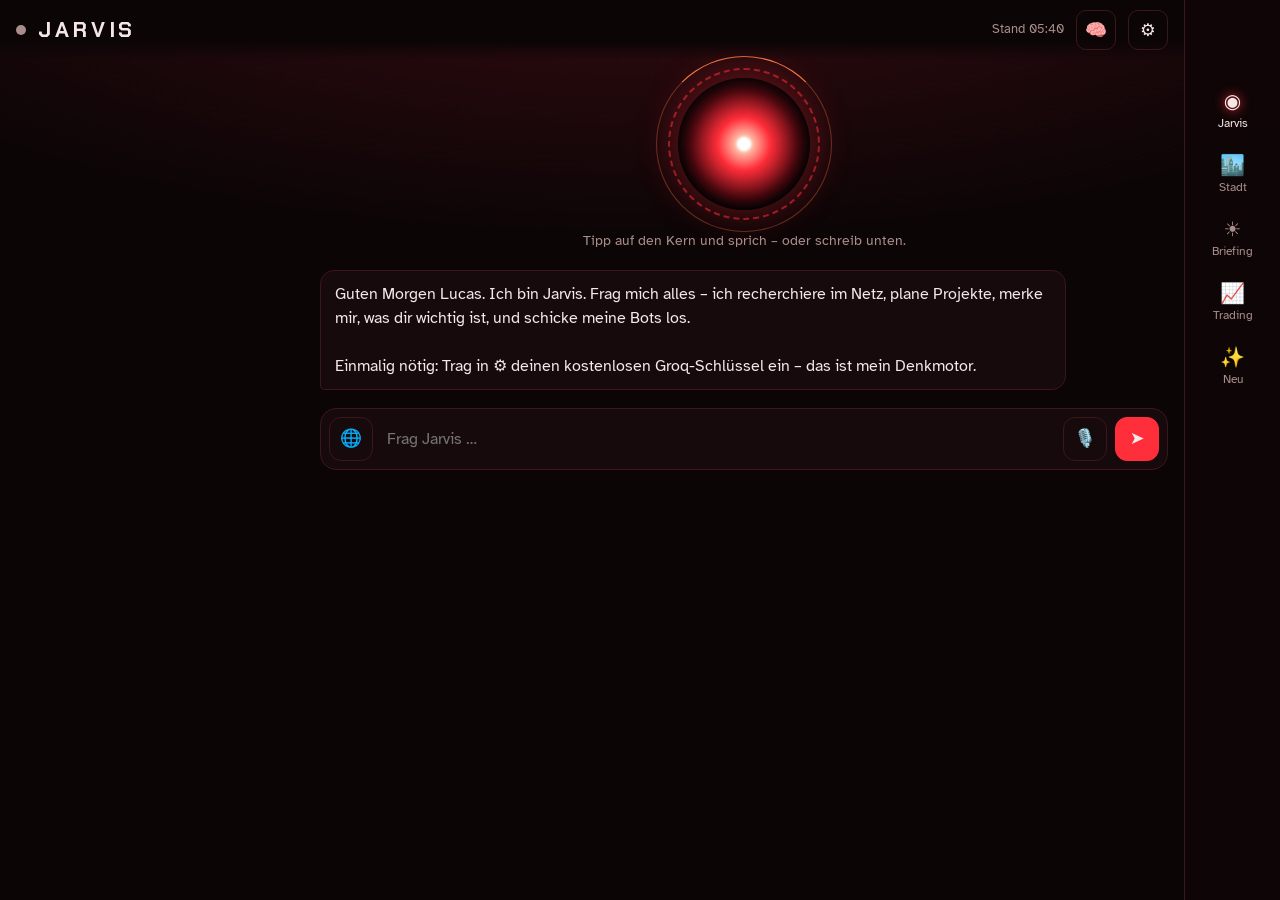
==== commit e2644868: "Jarvis: Hinweis auf Groq-Schlüssel Co-Authored-By: Claude Opus 5.5 <noreply@anthropic.com> Claude-Se" ====
--- a/index.html
+++ b/index.html
@@ -199,7 +199,7 @@
 
 <dialog id="dlgCfg">
   <div class="row" style="justify-content:space-between"><h2>Einstellungen</h2><button class="x" data-close aria-label="Schließen">✕</button></div>
-  <p class="muted small">Alles bleibt nur auf diesem Gerät gespeichert. Ohne Schlüssel antwortet Jarvis trotzdem (langsamer, ohne Websuche).</p>
+  <p class="muted small">Alles bleibt nur auf diesem Gerät gespeichert. Der Groq-Schlüssel ist Jarvis’ Denkmotor – ohne ihn kann er nicht antworten.</p>
   <label for="cGroq">Groq-Schlüssel (kostenlos: schnell, Websuche, Spracherkennung) – <a href="https://console.groq.com/keys" target="_blank" rel="noopener">hier holen</a></label>
   <input type="password" id="cGroq" autocomplete="off" placeholder="gsk_…">
   <label for="cGh">GitHub-Token (damit Jarvis Bots starten, Aufträge anlegen und das Gedächtnis sichern kann) – <a href="https://github.com/settings/personal-access-tokens/new" target="_blank" rel="noopener">hier anlegen</a></label>
@@ -505,7 +505,7 @@
 (function greet(){
   const h=new Date().getHours(),g=h<11?"Guten Morgen":h<18?"Hallo":"Guten Abend";
   for(const m of hist.slice(-6))bubble(m.role==="user"?"me":"ai",m.role==="user"?esc(m.content):fmt(m.content));
-  if(!hist.length)bubble("ai",`${g} Lucas. Ich bin Jarvis. Frag mich alles – ich recherchiere im Netz, plane Projekte, merke mir, was dir wichtig ist, und schicke meine Bots los.${cfg.groq?"":"\n\nTipp: Mit einem kostenlosen Groq-Schlüssel (⚙️) werde ich schneller und kann im Internet suchen."}`);
+  if(!hist.length)bubble("ai",`${g} Lucas. Ich bin Jarvis. Frag mich alles – ich recherchiere im Netz, plane Projekte, merke mir, was dir wichtig ist, und schicke meine Bots los.${cfg.groq?"":"\n\nEinmalig nötig: Trag in ⚙️ deinen kostenlosen Groq-Schlüssel ein – das ist mein Denkmotor."}`);
 })();
 if("serviceWorker"in navigator)navigator.serviceWorker.register("sw.js").catch(()=>{});
 pullBrain().then(renderBrain);loadAll();
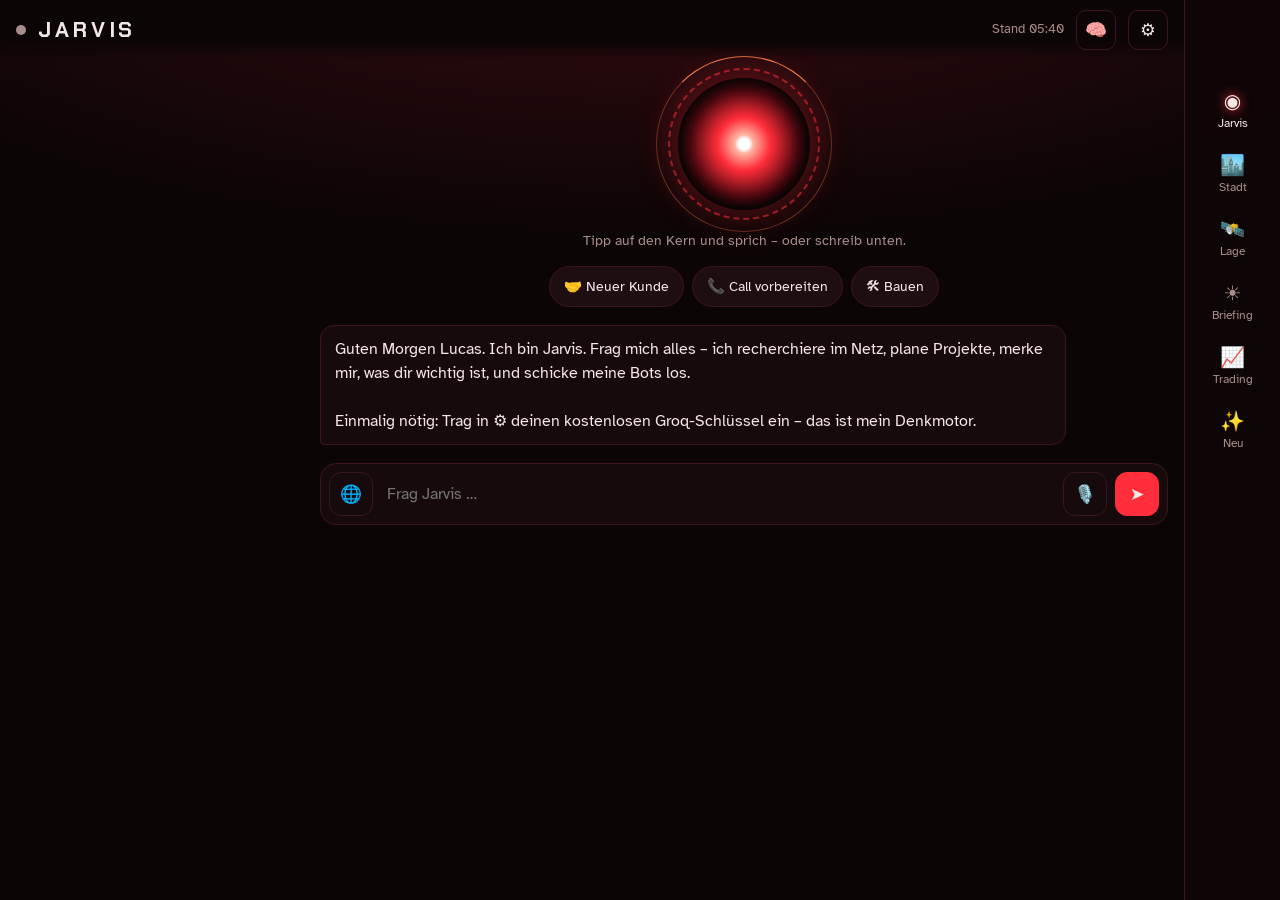
==== commit 1c59ebe1: "Jarvis: Lage-Zentrale, Kunden-Onboarding mit Feier, Call-Vorbereitung, Werkstatt Co-Authored-By: Cla" ====
--- a/index.html
+++ b/index.html
@@ -78,28 +78,11 @@
 #send{background:var(--red);border-color:var(--red)}
 .mic.rec{background:var(--ember);border-color:var(--ember);animation:breathe 1s infinite}
 
-/* KI-Stadt */
-.sky{position:relative;border-radius:16px;border:1px solid var(--line);padding:18px 12px 0;overflow:hidden;background:linear-gradient(#12060a,#24090f 70%,#2c0d12)}
-.sky::before{content:"";position:absolute;inset:0;background-image:radial-gradient(1px 1px at 12% 18%,#fff9 50%,transparent),radial-gradient(1px 1px at 38% 8%,#fff7 50%,transparent),radial-gradient(1px 1px at 66% 22%,#fff8 50%,transparent),radial-gradient(1.5px 1.5px at 84% 12%,#fffb 50%,transparent),radial-gradient(1px 1px at 52% 30%,#fff6 50%,transparent);pointer-events:none}
-.tower{display:grid;place-items:center;margin-bottom:10px;position:relative}
-.tower .t{width:54px;height:92px;background:linear-gradient(#2b0c12,#1a070a);border:1px solid var(--red);border-radius:6px 6px 0 0;position:relative;box-shadow:0 0 30px #ff2e3a55}
-.tower .t{background-image:radial-gradient(circle,#ffd27a 0 2px,transparent 3px);background-size:12px 14px;background-position:3px 6px;background-color:#1f0a0d}
-.tower .t::before{content:"";position:absolute;top:-16px;left:50%;width:14px;height:14px;margin-left:-7px;border-radius:50%;background:var(--red);box-shadow:0 0 18px var(--red);animation:breathe 2.4s infinite}
-.tower small{font-family:var(--disp);margin-top:4px}
-.town{position:relative;display:grid;grid-template-columns:repeat(auto-fill,minmax(98px,1fr));gap:18px 10px;padding:6px 0 14px}
-.town::after{content:"";grid-column:1/-1}
-.house{background:none;border:0;padding:0;display:flex;flex-direction:column;align-items:center;gap:4px;text-align:center}
-.roof{width:0;height:0;border-left:42px solid transparent;border-right:42px solid transparent;border-bottom:30px solid var(--c)}
-.wall{width:72px;height:52px;background:#25100f;border:1px solid #00000066;display:grid;grid-template-columns:1fr 1fr;gap:7px;padding:8px 10px;position:relative}
-.win{background:#0a0405;border-radius:2px}
-.house.lit .win{background:#ffd27a;box-shadow:0 0 10px #ffc04daa}
-.house.work .win{animation:flick 1s steps(2) infinite}
-@keyframes flick{50%{background:#ffefb0}}
-.house.err .wall::after{content:"!";position:absolute;top:-38px;right:-8px;width:22px;height:22px;border-radius:50%;background:var(--red);color:#fff;font-weight:700;display:grid;place-items:center;font-size:.8rem;box-shadow:0 0 10px var(--red)}
-.house .ico{position:absolute;bottom:2px;left:50%;transform:translateX(-50%);font-size:1rem}
-.house .n{font-family:var(--disp);font-size:.82rem;line-height:1.15}
-.house .h{font-size:.72rem;color:var(--muted)}
-.street{height:14px;margin:0 -12px;background:repeating-linear-gradient(90deg,#3b161b 0 26px,transparent 26px 44px) center/100% 2px no-repeat,#140608}
+/* KI-Stadt (3D-Draufsicht) */
+.city{position:relative;border-radius:16px;border:1px solid var(--line);overflow:hidden;background:radial-gradient(90% 70% at 50% 45%,#2a0b11 0%,#12060a 65%,#0a0405)}
+#cityCv{display:block;width:100%;touch-action:manipulation}
+.legend{display:flex;flex-wrap:wrap;gap:4px 14px;margin:8px 2px 14px;font-size:.78rem;color:var(--muted)}
+.sr{position:absolute!important;width:1px;height:1px;overflow:hidden;clip:rect(0 0 0 0);white-space:nowrap}
 .ticker{list-style:none;margin:0;padding:0}
 .ticker li{display:flex;gap:10px;padding:8px 0;border-bottom:1px solid var(--line);font-size:.92rem}
 .ticker li:last-child{border:0}
@@ -134,6 +117,39 @@
 .mem span{flex:1}
 .x{background:none;border:0;color:var(--muted);font-size:1.1rem}
 .toast{position:fixed;left:50%;bottom:calc(var(--nav) + 80px);transform:translateX(-50%);background:var(--panel2);border:1px solid var(--ember);border-radius:12px;padding:10px 16px;z-index:50;max-width:90vw}
+/* Werkzeug-Leiste */
+.tools{display:flex;gap:8px;justify-content:center;flex-wrap:wrap;margin:14px 0 0}
+.tools .btn{border-radius:999px;font-size:.9rem}
+/* Lage-Zentrale */
+.globe{position:relative;border-radius:16px;border:1px solid var(--line);overflow:hidden;background:radial-gradient(70% 60% at 50% 50%,#2a0b11 0%,#0e0507 70%)}
+#globeCv{display:block;width:100%;touch-action:none;cursor:grab}
+.globe .tag{position:absolute;left:12px;top:10px;font-family:var(--disp);letter-spacing:.14em;font-size:.75rem;color:var(--ember)}
+.globe .tag2{position:absolute;right:12px;top:10px;font-size:.75rem;color:var(--muted)}
+.mkt{display:grid;grid-template-columns:repeat(auto-fill,minmax(150px,1fr));gap:10px;margin-top:10px}
+.mkt div{background:var(--panel2);border:1px solid var(--line);border-radius:12px;padding:10px}
+.mkt b{display:block;font-family:var(--disp);font-size:1.15rem}
+.lands{display:flex;flex-wrap:wrap;gap:8px;margin-top:10px}
+.lands button.on{border-color:var(--red);color:#fff;box-shadow:0 0 10px #ff2e3a55}
+.news p{margin:10px 0 0}.news a{color:var(--text);text-decoration:none;font-weight:700}
+/* Erfolgs-Feier */
+dialog.fx{max-width:none;max-height:none;width:100vw;height:100dvh;border:0;border-radius:0;padding:0;margin:0}dialog.fx::backdrop{background:transparent}
+.fx[open]{position:fixed;inset:0;z-index:80;display:grid;place-items:center;background:radial-gradient(60% 50% at 50% 50%,#3a0c12ee,#050203f5);animation:fxIn .4s ease-out}
+.fx canvas{position:absolute;inset:0;width:100%;height:100%}
+.fx .t{position:relative;text-align:center;font-family:var(--disp);font-weight:700;font-size:clamp(2rem,8vw,4.2rem);letter-spacing:.08em;color:#fff;text-shadow:0 0 18px var(--ember),0 0 40px var(--red);margin-top:-190px}
+.fx .s{position:relative;text-align:center;color:var(--text);font-size:1.1rem;margin-top:8px}
+.fx .orb{position:absolute;width:120px;height:120px;border-radius:50%;background:radial-gradient(circle,#fff 0 7%,#ffb3a0 12%,var(--red) 30%,#5a0a12 60%,transparent 72%);box-shadow:0 0 80px var(--red);animation:breathe .9s ease-in-out infinite}
+@keyframes fxIn{from{opacity:0}}
+/* Ablauf (Onboarding) */
+.steps{list-style:none;padding:0;margin:14px 0 0;display:grid;gap:10px}
+.steps li{display:flex;gap:10px;align-items:flex-start;padding:10px;border:1px solid var(--line);border-radius:12px;background:var(--panel2);opacity:.45;transition:opacity .3s}
+.steps li.on,.steps li.ok{opacity:1}.steps li.ok{border-color:#2a5a40}
+.steps li>b{flex:none;width:22px;text-align:center}
+.steps li .out{margin-top:6px;white-space:pre-wrap;font-size:.88rem;color:var(--muted)}
+pre.box{white-space:pre-wrap;background:var(--bg);border:1px solid var(--line);border-radius:10px;padding:10px;font:inherit;font-size:.9rem;max-height:40dvh;overflow:auto}
+input[type=number],input[type=datetime-local],input[type=tel]{width:100%;background:var(--bg);border:1px solid var(--line);border-radius:10px;padding:10px}
+/* Werkstatt */
+.build{width:100%;height:60dvh;border:1px solid var(--line);border-radius:12px;background:#fff;margin-top:12px}
+dialog.wide{width:min(980px,96vw)}
 @media (min-width:900px){nav{top:0;bottom:auto;left:auto;right:0;flex-direction:column;width:96px;height:100dvh;border-top:0;border-left:1px solid var(--line);justify-content:flex-start;padding-top:80px}nav button{flex:none}main,header{margin-right:96px}.composer{bottom:16px}.toast{bottom:90px}}
 @media (prefers-reduced-motion:reduce){*,*::before,*::after{animation:none!important}}
 </style>
@@ -151,6 +167,7 @@
 <section class="tab on" id="t-jarvis" aria-label="Jarvis">
   <div class="core-wrap"><button class="core" id="core" aria-label="Zum Sprechen tippen"></button></div>
   <p class="core-hint" id="coreHint">Tipp auf den Kern und sprich – oder schreib unten.</p>
+  <div class="tools"><button class="btn" id="tKunde">🤝 Neuer Kunde</button><button class="btn" id="tCall">📞 Call vorbereiten</button><button class="btn" id="tBau">🛠 Bauen</button></div>
   <div id="chat" aria-live="polite"></div>
   <div class="composer">
     <button class="iconbtn" id="btnWeb" title="Im Internet recherchieren" aria-pressed="false" aria-label="Internet-Recherche umschalten">🌐</button>
@@ -162,12 +179,17 @@
 
 <section class="tab" id="t-stadt" aria-label="KI-Stadt">
   <div class="row" style="justify-content:space-between;margin:6px 0 12px"><h2>KI-Stadt</h2><span class="muted small" id="stadtInfo"></span></div>
-  <div class="sky">
-    <div class="tower"><div class="t"></div><small>Jarvis-Zentrale</small></div>
-    <div class="town" id="town"></div>
-    <div class="street"></div>
-  </div>
+  <div class="city"><canvas id="cityCv" role="img" aria-label="KI-Stadt in 3D: Jeder Bot hat ein Haus, aktive Bots laufen durch die Straßen"></canvas></div>
+  <div class="legend"><span>🚶 läuft herum = aktiv</span><span>⚙️ = arbeitet im Haus</span><span><b style="color:var(--red)">!</b> = Problem</span><span>z = schläft</span><span>Antippen = Details</span></div>
+  <div class="sr" id="town"></div>
   <div class="panel"><h3>Gerade in der Stadt</h3><ul class="ticker" id="ticker"></ul></div>
+</section>
+
+<section class="tab" id="t-lage" aria-label="Lage-Zentrale">
+  <div class="row" style="justify-content:space-between;margin:6px 0 12px"><h2>Lage-Zentrale</h2><span class="muted small" id="lageInfo"></span></div>
+  <div class="globe"><canvas id="globeCv" role="img" aria-label="Globus: rote Punkte zeigen Länder mit aktuellen Nachrichten. Antippen zeigt die Meldungen."></canvas><span class="tag">WELTLAGE · LIVE</span><span class="tag2">ziehen = drehen · Punkt antippen</span></div>
+  <div class="panel"><h3>Lagebild</h3><p class="fazit" id="lagebild"></p><div class="lands" id="lands"></div><div class="news" id="news"></div></div>
+  <div class="panel"><h3>Märkte</h3><div class="mkt" id="mkt"></div><div id="btcSpark"></div></div>
 </section>
 
 <section class="tab" id="t-briefing" aria-label="Tages-Briefing">
@@ -192,6 +214,7 @@
 <nav role="tablist">
   <button role="tab" aria-selected="true" data-t="jarvis"><b>◉</b>Jarvis</button>
   <button role="tab" aria-selected="false" data-t="stadt"><b>🏙️</b>Stadt</button>
+  <button role="tab" aria-selected="false" data-t="lage"><b>🛰️</b>Lage</button>
   <button role="tab" aria-selected="false" data-t="briefing"><b>☀️</b>Briefing</button>
   <button role="tab" aria-selected="false" data-t="trading"><b>📈</b>Trading</button>
   <button role="tab" aria-selected="false" data-t="neu"><b>✨</b>Neu</button>
@@ -233,6 +256,45 @@
   <div class="row" style="margin-top:10px"><input type="text" id="memNew" placeholder="Neue Erinnerung …" style="flex:1"><button class="btn" id="memAdd">Merken</button></div>
 </dialog>
 
+<dialog id="dlgKunde">
+  <div class="row" style="justify-content:space-between"><h2>🤝 Neuer Kunde</h2><button class="x" data-close aria-label="Schließen">✕</button></div>
+  <form id="kForm" method="dialog">
+    <p class="muted small">Jarvis legt den Kunden an, schreibt den Rechnungsentwurf, das Projekt-Board, den Kick-off-Termin und die Willkommensnachricht. Senden und Rechnung verschicken machst du selbst mit einem Tipp.</p>
+    <label for="kFirma">Firma</label><input type="text" id="kFirma" required placeholder="z. B. Tischlerei Müller">
+    <label for="kName">Ansprechpartner</label><input type="text" id="kName" placeholder="z. B. Herr Müller">
+    <label for="kLeist">Leistung</label><select id="kLeist"><option>Social-Media-Betreuung (Handwerk sichtbar)</option><option>Webseite</option><option>Finanz-Vorlage / Excel</option><option>Sonstiges</option></select>
+    <label for="kPreis">Preis in € (pro Monat bzw. einmalig)</label><input type="number" id="kPreis" min="0" step="1" placeholder="z. B. 290">
+    <label for="kStart">Kick-off-Termin</label><input type="datetime-local" id="kStart">
+    <label for="kTel">Handynummer des Kunden (optional, für WhatsApp)</label><input type="tel" id="kTel" placeholder="z. B. 0171 2345678">
+    <div class="row" style="margin-top:16px"><button class="btn go" id="kGo" value="go">Kunde an Bord holen</button></div>
+  </form>
+  <div id="kRun" hidden><div class="row" style="justify-content:space-between"><b id="kTitel"></b><span id="kPct" class="muted">0 %</span></div><div class="bar"><i id="kBar" style="width:0"></i></div><ol class="steps" id="kSteps"></ol></div>
+</dialog>
+
+<dialog id="dlgCall">
+  <div class="row" style="justify-content:space-between"><h2>📞 Call vorbereiten</h2><button class="x" data-close aria-label="Schließen">✕</button></div>
+  <div id="cForm">
+    <p class="muted small">Jarvis recherchiert vorher im Netz und schreibt dir alles, was du vor dem Gespräch wissen musst. Dazu ein Kalender-Wecker 5 Minuten vorher.</p>
+    <label for="cWer">Mit wem?</label><input type="text" id="cWer" placeholder="z. B. Frau Schulz, Malerbetrieb Schulz">
+    <label for="cWeb">Firma / Webseite (optional)</label><input type="text" id="cWeb" placeholder="z. B. maler-schulz.de">
+    <label for="cWas">Worum geht's?</label><input type="text" id="cWas" placeholder="z. B. Erstgespräch Social-Media-Betreuung">
+    <label for="cWann">Wann?</label><input type="datetime-local" id="cWann">
+    <div class="row" style="margin-top:16px"><button class="btn go" id="cGo">Vorbereiten</button></div>
+  </div>
+  <div id="cOut" hidden><pre class="box" id="cText"></pre>
+    <div class="row" style="margin-top:12px"><button class="btn go" id="cIcs">⏰ Wecker in Kalender (5 Min vorher)</button><button class="btn" id="cRead">🔊 Vorlesen</button><button class="btn" id="cCopy">Kopieren</button></div>
+    <p class="muted small">Ist die App zur Call-Zeit offen, meldet sich Jarvis zusätzlich 5 Minuten vorher selbst und liest dir das Briefing vor.</p></div>
+</dialog>
+
+<dialog id="dlgBau" class="wide">
+  <div class="row" style="justify-content:space-between"><h2>🛠 Jarvis baut</h2><button class="x" data-close aria-label="Schließen">✕</button></div>
+  <p class="muted small">Beschreib eine kleine App, ein Spiel, einen Rechner oder eine 3D-Ansicht – Jarvis baut sie als eine Datei. Sie läuft abgeschirmt (kein Zugriff auf deine Daten).</p>
+  <div class="row"><textarea class="f" id="bWas" rows="2" style="flex:1" placeholder="z. B. Ein 3D-Modell eines BMW E46 als Drahtgitter, das sich dreht"></textarea></div>
+  <div class="row" style="margin-top:10px"><button class="btn go" id="bGo">Bauen</button><button class="btn" id="bMehr" hidden>Verbessern</button><button class="btn" id="bDl" hidden>⬇ Herunterladen</button><select id="bAlt" style="width:auto;flex:1;min-width:140px"></select></div>
+  <p class="muted small" id="bInfo"></p>
+  <iframe class="build" id="bFrame" sandbox="allow-scripts" title="Gebaute App" hidden></iframe>
+</dialog>
+
 <script>
 "use strict";
 const REPO="lucassebastianbehrens-lang/jarvis", RAW=`https://raw.githubusercontent.com/${REPO}/main/data/`, API="https://api.github.com/repos/"+REPO;
@@ -241,12 +303,13 @@
 const eur=n=>(n??0).toLocaleString("de-DE",{style:"currency",currency:"EUR"});
 const ls={get:(k,d)=>{try{return JSON.parse(localStorage.getItem(k))??d}catch(e){return d}},set:(k,v)=>{try{localStorage.setItem(k,JSON.stringify(v))}catch(e){}}};
 let cfg=ls.get("jv_cfg",{talk:false}), brain=ls.get("jv_brain",{mem:[],proj:[],t:0}), hist=ls.get("jv_hist",[]);
-const D={bots:[],runs:[],status:null,briefing:null,paper:null,agents:null,rech:null};
-function toast(t,ms=3200){const e=document.createElement("div");e.className="toast";e.textContent=t;document.body.append(e);setTimeout(()=>e.remove(),ms)}
+const D={bots:[],runs:[],status:null,briefing:null,paper:null,agents:null,rech:null,lage:null};
+const LAND="103ffffffffffffffffffffffffff8,003ffffff800ffffffffffffffff80,01ffffffe008ffffffffffffffffe0,0003ff5ffe0003ffffffffffffffe0,000000201b0000ffffffeffffffff8,000000000e000000013fe3ffffff00,000000000200000000020002000000,000000000000000000000000000000,000000000000000000000000000000,000000000000000000000000000000,000000000c00000000000000000000,000000001800000000000000000000,000000001c00000000000000000000,000000001c00000000000000000008,000000001c00000000000000000804,000000000e00000000000000000002,000000000f80000000000000003c00,000000000fc0000038000000187e00,000000000fe000003c0000003ffe00,000000000ff000007e0000003ffe00,0000000007f800007f1000003ffe00,0000000007fc0000ff1000001ffc00,000000000ffe0000ff10000007f801,000000001ffe0000ffc80000039000,000000003ffe00007f80000000d000,000000003fff0000ff800000001400,000000007fff0000ff800001003800,000000007ffe0001ff80000268e200,000000007fe00001ffc00006e00000,000000003fe00001fff00008600000,000000003f8000f3fff00004000000,00000000df0000fffff80000000000,00000001000001ffffc00603000000,00000007000003ffffb80607080000,0000003e200001ffffbe0f1e080000,00000072200003ffff7f1f9f000000,000000e0000001ffff7e3fffe80000,000003f0000001fffefbfffff00000,000007fd8000007ffff7fffff80000,000007ffc000007f00fffffff10000,00001fffe000000f00fffffff26000,00001fffe000007057f3ffffe20000,00001ffff0000078b937fffffe0000,00001ffffe00000f7df7ffffffd000,00003ffffcc0001ffffffffffff000,00007fffff000037fffffffffff000,00007fffbf800051fffffffffff080,0180fffc3f0000209fffffffffc0c0,0fe7fff03a000003c3ffffffffff30,17fffffc081c0003dfffffffffffff,effffffe1a3f0e00ff3fffffffffff,07fdfb45b81fe0003f00d7fffffff7,00003fb3e03ff000000617fffe3c00,0000038f807ff8000001007fc03400,00000231cffff800d0000000000000,00000003fffffe0000000010000000,000000000000000000000000000000";
+function toast(t,ms=3200){const e=document.createElement("div");e.className="toast";e.setAttribute("role","status");e.textContent=t;($$("dialog[open]").at(-1)||document.body).append(e);setTimeout(()=>e.remove(),ms)}
 function ago(ts){const m=Math.round((Date.now()/1000-ts)/60);if(m<1)return"gerade";if(m<60)return`vor ${m} Min`;const h=Math.round(m/60);return h<48?`vor ${h} h`:`vor ${Math.round(h/24)} T`}
 
 /* ---------- Tabs ---------- */
-function show(t){$$("nav button").forEach(b=>b.setAttribute("aria-selected",b.dataset.t===t));$$("section.tab").forEach(s=>s.classList.toggle("on",s.id==="t-"+t));location.hash=t;scrollTo(0,0)}
+function show(t){$$("nav button").forEach(b=>b.setAttribute("aria-selected",b.dataset.t===t));$$("section.tab").forEach(s=>s.classList.toggle("on",s.id==="t-"+t));location.hash=t;scrollTo(0,0);if(t==="stadt")try{cityStart()}catch(e){}if(t==="lage")try{globeStart()}catch(e){}}
 $$("nav button").forEach(b=>b.onclick=()=>show(b.dataset.t));
 if(location.hash&&$("#t-"+location.hash.slice(1)))show(location.hash.slice(1));
 
@@ -258,12 +321,12 @@
 let lastLoad=0;
 async function loadAll(){
   lastLoad=Date.now();$("#stamp").textContent="aktualisiere …";
-  const jobs={bots:"bots.json",status:"status.json",briefing:"briefing.json",paper:"paper.json",agents:"agents.json",rech:"recherche.json"};
+  const jobs={bots:"bots.json",status:"status.json",briefing:"briefing.json",paper:"paper.json",agents:"agents.json",rech:"recherche.json",lage:"lage.json"};
   await Promise.all(Object.entries(jobs).map(async([k,f])=>{try{D[k]=await getJSON(f)}catch(e){console.warn(e)}}));
   try{D.runs=(await gh("/actions/runs?per_page=100")).workflow_runs||[]}catch(e){console.warn(e)}
   $("#stamp").textContent="Stand "+new Date().toLocaleTimeString("de-DE",{hour:"2-digit",minute:"2-digit"});
   const st=D.status;$("#pulse").className="pulse "+(st?(st.ok?"ok":"bad"):"");
-  renderTown();renderBriefing();renderTrading();renderNeu();
+  renderTown();renderBriefing();renderTrading();renderNeu();renderLage();
 }
 setInterval(loadAll,60*60*1000);
 document.addEventListener("visibilitychange",()=>{if(!document.hidden&&Date.now()-lastLoad>10*60*1000)loadAll()});
@@ -281,12 +344,189 @@
       <span class="roof"></span><span class="wall"><i class="win"></i><i class="win"></i><span class="ico">${b.icon}</span></span>
       <span class="n">${esc(b.name)}</span><span class="h">${esc(b.haus)} · ${cnt[b.wf]||0}× heute</span></button>`}).join("")||`<p class="empty">Die Stadt lädt …</p>`;
   $$(".house").forEach(h=>h.onclick=()=>houseInfo(D.bots[h.dataset.i],last[D.bots[h.dataset.i].wf],cnt));
+  $$(".house").forEach(h=>h.onfocus=()=>City.sel=+h.dataset.i);
+  City.bots=D.bots;City.last=last;City.cnt=cnt;
+  City.st=D.bots.map(b=>{const r=last[b.wf],t=r?Date.parse(r.created_at)/1000:0,work=!!r&&r.status!=="completed";
+    return{work,err:(!!r&&["failure","timed_out"].includes(r.conclusion))||bad.has(b.name),lit:work||(!!r&&now-t<(b.max_h||24)*3600)}});
+  cityStart();
   const active=D.bots.filter(b=>last[b.wf]&&now-Date.parse(last[b.wf].created_at)/1000<86400).length;
   $("#stadtInfo").textContent=`${D.bots.length} Bewohner · ${active} heute aktiv`;
   const names=Object.fromEntries(D.bots.map(b=>[b.wf,b]));
   $("#ticker").innerHTML=D.runs.filter(r=>names[wfOf(r)]).slice(0,10).map(r=>{const b=names[wfOf(r)],s=r.status!=="completed"?"arbeitet gerade …":r.conclusion==="success"?"hat Schicht erledigt ✓":r.conclusion==="failure"?"hatte einen Fehler ✕":r.conclusion;
     return `<li><time>${ago(Date.parse(r.created_at)/1000)}</time><span>${b.icon} <b>${esc(b.name)}</b> ${esc(s)}</span></li>`}).join("")||`<li class="muted">Noch keine Läufe geladen.</li>`;
 }
+/* ---------- KI-Stadt: 3D-Draufsicht mit laufenden Bots ---------- */
+const City={bots:[],st:[],last:{},cnt:{},sel:-1,hov:-1,run:false,key:""};
+const cityStart=(()=>{
+  const cv=$("#cityCv"),g=cv.getContext("2d"),RM=matchMedia("(prefers-reduced-motion: reduce)").matches;
+  const B=3,S=1,M=.42,ZK=.62;let N=4,T=17,W=0,H=0,tw=20,ox=0,oy=0,P=[],blds=[],parks=[],walkers=[],cars=[],last=0,lastDraw=0,tt=0;
+  const hash=s=>{let h=7;for(const c of String(s))h=(h*31+c.charCodeAt(0))|0;return Math.abs(h)};
+  const iso=(x,y,z=0)=>[ox+(x-y)*tw/2,oy+(x+y)*tw/4-z*tw*ZK];
+  function shade(hex,f){const n=parseInt((hex||"#888").slice(1),16),m=f<0?0:255,a=Math.abs(f);
+    return`rgb(${[n>>16,n>>8&255,n&255].map(c=>Math.round(c+(m-c)*a)).join(",")})`}
+  function poly(pts,fill,stroke,lw=1){g.beginPath();pts.forEach(([x,y],i)=>i?g.lineTo(x,y):g.moveTo(x,y));g.closePath();
+    if(fill){g.fillStyle=fill;g.fill()}if(stroke){g.strokeStyle=stroke;g.lineWidth=lw;g.stroke()}}
+  const EF='"Apple Color Emoji","Segoe UI Emoji","Noto Color Emoji",sans-serif';
+  function emoji(e,x,y,sz){g.font=`${sz}px ${EF}`;g.textAlign="center";g.textBaseline="middle";g.fillText(e,x,y)}
+  // Box mit sichtbarer Dach-, Links- (y=y1) und Rechtsseite (x=x1)
+  function box(x0,y0,x1,y1,z0,h,top,l,r,edge){
+    poly([iso(x0,y1,z0),iso(x1,y1,z0),iso(x1,y1,z0+h),iso(x0,y1,z0+h)],l);
+    poly([iso(x1,y1,z0),iso(x1,y0,z0),iso(x1,y0,z0+h),iso(x1,y1,z0+h)],r);
+    poly([iso(x0,y0,z0+h),iso(x1,y0,z0+h),iso(x1,y1,z0+h),iso(x0,y1,z0+h)],top,edge,1);
+  }
+  function build(){
+    const n=City.bots.length;N=Math.max(3,Math.ceil(Math.sqrt(n+1)));T=N*B+(N+1)*S;P=[];for(let k=0;k<=N;k++)P.push(k*(B+S)+S/2);
+    const c=Math.floor((N-1)/2),lots=[];for(let j=0;j<N;j++)for(let i=0;i<N;i++)if(!(i===c&&j===c))lots.push([i,j]);
+    // Häuser nahe der Zentrale zuerst
+    lots.sort((a,b)=>(Math.abs(a[0]-c)+Math.abs(a[1]-c))-(Math.abs(b[0]-c)+Math.abs(b[1]-c))||a[1]-b[1]||a[0]-b[0]);
+    const lot=(i,j,bi)=>{const x0=P[i]+S/2+M,y0=P[j]+S/2+M,x1=x0+B-2*M,y1=y0+B-2*M,b=City.bots[bi];
+      return{i,j,bi,x0,y0,x1,y1,cx:(x0+x1)/2,cy:(y0+y1)/2,col:b?b.farbe:"#ff2e3a",h:bi===-1?5.6:b?1.1+(hash(b.name)%15)/10:0,seed:hash(b?b.name:"jarvis")}};
+    blds=[lot(c,c,-1)];parks=[];lots.forEach((l,k)=>k<n?blds.push(lot(l[0],l[1],k)):parks.push(lot(l[0],l[1],-2)));
+    const old=Object.fromEntries(walkers.map(w=>[w.bi,w]));
+    walkers=City.bots.map((b,bi)=>old[bi]||{bi,k:Math.floor(Math.random()*(N+1)),l:Math.floor(Math.random()*(N+1)),path:[],mode:"walk",
+      off:(Math.random()<.5?-1:1)*(.3+Math.random()*.08),spd:.75+Math.random()*.4,ph:Math.random()*6});
+    walkers.forEach(w=>{w.k=Math.min(w.k,N);w.l=Math.min(w.l,N);if(w.x==null){w.x=P[w.k]+w.off;w.y=P[w.l]+w.off}});
+    cars=[0,1,2].map(()=>newCar());
+  }
+  function newCar(){const cols=["#ff2e3a","#ff7a45","#ffc04d","#d9d2d0","#3ddc8f"];
+    return{ax:Math.random()<.5?"x":"y",k:Math.floor(Math.random()*(N+1)),lane:Math.random()<.5?-.2:.2,pos:-1,spd:2+Math.random()*1.4,col:cols[Math.floor(Math.random()*cols.length)]}}
+  function resize(){
+    const w=cv.parentElement.clientWidth;if(!w)return false;dpr=Math.min(2,devicePixelRatio||1);W=w;
+    tw=Math.min(W*.94/T,52);const c=blds[0]?blds[0].cx+blds[0].cy:T,top=Math.max(8,7*ZK*tw-c*tw/4)+16;H=Math.round(T*tw/2+top+.8*ZK*tw+12);ox=W/2;oy=top;
+    cv.width=W*dpr;cv.height=H*dpr;cv.style.height=H+"px";g.setTransform(dpr,0,0,dpr,0,0);return true}
+  let dpr=1;
+  const want=w=>{const s=City.st[w.bi]||{};return s.err?"stand":s.work?"in":s.lit?"walk":"in"};
+  const bOf=bi=>blds.find(b=>b.bi===bi);
+  function routeHome(w){const b=bOf(w.bi);if(!b)return;const p=[];let k=w.k,l=w.l;
+    while(k!==b.i){k+=Math.sign(b.i-k);p.push([P[k]+w.off,P[l]+w.off,k,l])}
+    while(l!==b.j+1){l+=Math.sign(b.j+1-l);p.push([P[k]+w.off,P[l]+w.off,k,l])}
+    p.push([b.cx,P[b.j+1]+w.off,k,l],[b.cx,b.y1+.06,k,l,"door"]);w.path=p}
+  function step(w,dt){
+    const d=want(w);
+    if(w.mode!=="walk"){ // im Haus oder vor der Tür
+      if(d===w.mode)return;const b=bOf(w.bi);if(!b)return;w.x=b.cx;w.y=b.y1+.06;
+      if(d!=="walk"){w.mode=d;return}
+      w.mode="walk";w.k=b.i;w.l=b.j+1;w.path=[[b.cx,P[b.j+1]+w.off,b.i,b.j+1],[P[b.i+1]+w.off,P[b.j+1]+w.off,b.i+1,b.j+1]];
+      return}
+    if(!w.path.length){
+      if(d!=="walk"){routeHome(w);if(!w.path.length)return}
+      else{const nb=[[1,0],[-1,0],[0,1],[0,-1]].map(([a,c])=>[w.k+a,w.l+c]).filter(([k,l])=>k>=0&&l>=0&&k<=N&&l<=N&&!(k===w.pk&&l===w.pl));
+        const [k,l]=nb[Math.floor(Math.random()*nb.length)];w.pk=w.k;w.pl=w.l;w.path=[[P[k]+w.off,P[l]+w.off,k,l]]}}
+    const [tx,ty,k,l,tag]=w.path[0],dx=tx-w.x,dy=ty-w.y,dist=Math.hypot(dx,dy),mv=w.spd*dt*(RM?.5:1);
+    w.ph+=mv*9;
+    if(dist<=mv){w.x=tx;w.y=ty;w.k=k;w.l=l;w.path.shift();if(tag==="door"){w.mode=d==="walk"?"in":d;w.path=[]}}
+    else{w.x+=dx/dist*mv;w.y+=dy/dist*mv}
+  }
+  function stepCar(c,dt){c.pos+=c.spd*dt*(c.lane>0?1:-1)*(RM?.5:1);if(c.pos<-1.5||c.pos>T+1.5){Object.assign(c,newCar());c.pos=c.lane>0?-1:T+1}}
+  function drawBld(b){
+    const s=b.bi>=0?City.st[b.bi]||{}:{lit:1},tower=b.bi===-1,{x0,y0,x1,y1,h}=b,hot=b.bi>=0&&(City.hov===b.bi||City.sel===b.bi);
+    // Schatten
+    poly([iso(x0,y1),iso(x1,y1),iso(x1+.5,y1+.35),iso(x1+.5,y0+.35),iso(x1,y0)],"rgba(0,0,0,.35)");
+    const wl=tower?"#1d080b":shade(b.col,-.8),wr=tower?"#14060a":shade(b.col,-.87);
+    box(x0,y0,x1,y1,0,h,tower?"#2a0c12":b.col,wl,wr,hot?"#fff":tower?"#ff2e3a":shade(b.col,.35));
+    // Fenster
+    const rows=Math.max(1,Math.floor((h-.3)/.48)),L=x1-x0,cols=Math.max(2,Math.floor(L/.42));
+    for(let f=0;f<2;f++)for(let r=0;r<rows;r++)for(let c=0;c<cols;c++){
+      const sd=(b.seed+f*131+r*17+c*7)%100,z0=.28+r*.48;
+      let on=s.work?((sd+Math.floor(tt*(RM?1:4)+sd))%3!==0):s.lit?sd<72:sd<6;if(tower)on=sd<85;
+      const col=on?(s.work&&sd%2?"#fff3c4":"#ffd27a"):"#0b0405",u=x0+(c+.5)*L/cols-.09,v=y0+(c+.5)*L/cols-.09;
+      if(f===0)poly([iso(u,y1+.01,z0),iso(u+.18,y1+.01,z0),iso(u+.18,y1+.01,z0+.22),iso(u,y1+.01,z0+.22)],col);
+      else poly([iso(x1+.01,v+.18,z0),iso(x1+.01,v,z0),iso(x1+.01,v,z0+.22),iso(x1+.01,v+.18,z0+.22)],col)}
+    if(!tower){ // Tür + Dachkante + Symbol
+      poly([iso(b.cx-.13,y1+.01,0),iso(b.cx+.13,y1+.01,0),iso(b.cx+.13,y1+.01,.3),iso(b.cx-.13,y1+.01,.3)],s.work||s.lit?"#ffb45a":"#050203");
+      poly([iso(x0+.16,y0+.16,h),iso(x1-.16,y0+.16,h),iso(x1-.16,y1-.16,h),iso(x0+.16,y1-.16,h)],shade(b.col,-.22));
+      const [ex,ey]=iso(b.cx,b.cy,h);emoji(City.bots[b.bi].icon,ex,ey,tw*.75);
+    }else{ // Jarvis-Zentrale: Antenne + Leuchtfeuer
+      const [ax,ay]=iso(b.cx,b.cy,h),[bx,by]=iso(b.cx,b.cy,h+.9),p=.55+.45*Math.sin(tt*2.6);
+      g.strokeStyle="#ff2e3a";g.lineWidth=2;g.beginPath();g.moveTo(ax,ay);g.lineTo(bx,by);g.stroke();
+      const gr=g.createRadialGradient(bx,by,0,bx,by,tw*1.4);gr.addColorStop(0,`rgba(255,46,58,${.7*p})`);gr.addColorStop(1,"rgba(255,46,58,0)");
+      g.fillStyle=gr;g.beginPath();g.arc(bx,by,tw*1.4,0,7);g.fill();g.fillStyle="#ff2e3a";g.beginPath();g.arc(bx,by,tw*.16,0,7);g.fill();
+      g.font=`700 ${tw*.55}px Chakra Petch,sans-serif`;g.fillStyle="#ff8a8f";g.textAlign="center";g.fillText("JARVIS",ax,ay+tw*.15)}
+    const pts=[iso(x0,y0,h),iso(x1,y1,0),iso(x0,y1,0),iso(x1,y0,0)];b.bb=[pts[2][0],pts[0][1]-tw*.4,pts[3][0],pts[1][1]];
+  }
+  function drawPark(p){
+    poly([iso(p.x0-.2,p.y0-.2,.04),iso(p.x1+.2,p.y0-.2,.04),iso(p.x1+.2,p.y1+.2,.04),iso(p.x0-.2,p.y1+.2,.04)],"#0f2418","#1c3a27");
+    [[.25,.3],[.7,.25],[.45,.7],[.8,.78]].forEach(([a,c],i)=>{const x=p.x0+a*(p.x1-p.x0),y=p.y0+c*(p.y1-p.y0),[tx,ty]=iso(x,y,0),[cx2,cy2]=iso(x,y,.75);
+      g.strokeStyle="#3a2418";g.lineWidth=2;g.beginPath();g.moveTo(tx,ty);g.lineTo(cx2,cy2);g.stroke();
+      g.fillStyle=i%2?"#1f5a35":"#17472a";g.beginPath();g.arc(cx2,cy2-tw*.12,tw*.34,0,7);g.fill()});
+  }
+  function drawWalker(w){
+    if(w.mode==="in")return;const b=City.bots[w.bi];if(!b)return;
+    const [x,y]=iso(w.x,w.y,0),u=tw,sw=w.mode==="walk"?Math.sin(w.ph)*u*.09:0,bob=w.mode==="stand"?Math.sin(tt*5)*u*.04:Math.abs(Math.sin(w.ph))*u*.03;
+    g.fillStyle="rgba(0,0,0,.4)";g.beginPath();g.ellipse(x,y,u*.17,u*.07,0,0,7);g.fill();
+    g.strokeStyle=shade(b.farbe,-.5);g.lineWidth=Math.max(1.5,u*.07);g.lineCap="round";
+    g.beginPath();g.moveTo(x-u*.05,y-u*.2-bob);g.lineTo(x-u*.05+sw,y);g.moveTo(x+u*.05,y-u*.2-bob);g.lineTo(x+u*.05-sw,y);g.stroke();
+    g.fillStyle=b.farbe;g.beginPath();g.roundRect?g.roundRect(x-u*.13,y-u*.5-bob,u*.26,u*.33,u*.08):g.rect(x-u*.13,y-u*.5-bob,u*.26,u*.33);g.fill();
+    emoji(b.icon,x,y-u*.68-bob,u*.42);
+    if(City.hov===w.bi||City.sel===w.bi){g.strokeStyle="#fff";g.lineWidth=1.5;g.beginPath();g.ellipse(x,y,u*.26,u*.11,0,0,7);g.stroke()}
+    w.bb=[x-u*.3,y-u*.95,x+u*.3,y+u*.1];
+  }
+  function drawCar(c){
+    const a=c.ax==="x",o=P[c.k]+c.lane,p=c.pos,L=.36,Wd=.17;
+    const [x0,y0,x1,y1]=a?[p-L,o-Wd,p+L,o+Wd]:[o-Wd,p-L,o+Wd,p+L];
+    box(x0,y0,x1,y1,0,.26,c.col,shade(c.col,-.45),shade(c.col,-.6));
+    box(x0+(a?.12:.03),y0+(a?.03:.12),x1-(a?.12:.03),y1-(a?.03:.12),.26,.14,"#2b1a22",shade(c.col,-.7),"#110a0c");
+    const f=c.lane>0?1:-1,[hx,hy]=a?iso(f>0?x1:x0,o,.13):iso(o,f>0?y1:y0,.13);
+    g.fillStyle="rgba(255,236,170,.9)";g.beginPath();g.arc(hx,hy,Math.max(1.2,tw*.06),0,7);g.fill();
+  }
+  function label(b){
+    const bot=City.bots[b.bi],s=City.st[b.bi]||{},[x,y]=iso(b.cx,b.cy,b.h+.9),t=`${bot.name} · ${bot.haus}`;
+    g.font=`600 ${Math.max(11,tw*.6)}px Chakra Petch,sans-serif`;const w=g.measureText(t).width+16,hh=Math.max(20,tw*1.05);
+    g.fillStyle="rgba(12,5,6,.92)";g.strokeStyle=s.err?"#ff2e3a":bot.farbe;g.lineWidth=1.5;g.beginPath();
+    g.roundRect?g.roundRect(x-w/2,y-hh,w,hh,8):g.rect(x-w/2,y-hh,w,hh);g.fill();g.stroke();
+    g.fillStyle="#f4e7e5";g.textAlign="center";g.textBaseline="middle";g.fillText(t,x,y-hh/2);
+  }
+  function badges(b){
+    const s=City.st[b.bi]||{},[x,y]=iso(b.cx,b.cy,b.h+.35);
+    if(s.err){const yy=y-Math.abs(Math.sin(tt*3))*tw*.25;g.fillStyle="#ff2e3a";g.beginPath();g.arc(x,yy,tw*.36,0,7);g.fill();
+      g.fillStyle="#fff";g.font=`700 ${tw*.5}px sans-serif`;g.textAlign="center";g.textBaseline="middle";g.fillText("!",x,yy+1)}
+    else if(s.work){g.save();g.translate(x,y);g.rotate(tt*2);emoji("⚙️",0,0,tw*.6);g.restore()}
+    else if(!s.lit){const k=(tt*.5+b.seed%10/10)%1;g.globalAlpha=1-k;g.fillStyle="#a98d8a";g.font=`600 ${tw*(.4+k*.3)}px sans-serif`;
+      g.textAlign="center";g.fillText("z",x+k*tw*.6,y-k*tw);g.globalAlpha=1}
+  }
+  function draw(){
+    g.clearRect(0,0,W,H);
+    // Bodenplatte mit Kante
+    const dz=-.8;
+    poly([iso(0,T,0),iso(T,T,0),iso(T,T,dz),iso(0,T,dz)],"#1a0a0d");poly([iso(T,T,0),iso(T,0,0),iso(T,0,dz),iso(T,T,dz)],"#120609");
+    poly([iso(0,0),iso(T,0),iso(T,T),iso(0,T)],"#161014","rgba(255,46,58,.55)",1.5);
+    // Gehwege/Blöcke
+    for(let j=0;j<N;j++)for(let i=0;i<N;i++){const a=P[i]+S/2,c=P[j]+S/2;poly([iso(a,c,.05),iso(a+B,c,.05),iso(a+B,c+B,.05),iso(a,c+B,.05)],"#2a171b","#3b161b")}
+    // Mittellinien
+    g.save();g.setLineDash([tw*.28,tw*.32]);g.strokeStyle="rgba(255,192,77,.35)";g.lineWidth=Math.max(1,tw*.05);
+    for(const p of P){g.beginPath();g.moveTo(...iso(p,0));g.lineTo(...iso(p,T));g.moveTo(...iso(0,p));g.lineTo(...iso(T,p));g.stroke()}g.restore();
+    // Laternen-Licht
+    for(const a of P)for(const c of P){const [x,y]=iso(a+.55,c+.55,0),r=tw*1.1,gr=g.createRadialGradient(x,y,0,x,y,r);
+      gr.addColorStop(0,"rgba(255,180,90,.22)");gr.addColorStop(1,"rgba(255,180,90,0)");g.fillStyle=gr;g.fillRect(x-r,y-r,2*r,2*r);
+      const [lx,ly]=iso(a+.55,c+.55,.7);g.fillStyle="#ffd27a";g.beginPath();g.arc(lx,ly,Math.max(1.2,tw*.07),0,7);g.fill()}
+    // Tiefensortierung
+    const items=[...blds.map(b=>[b.cx+b.cy,()=>drawBld(b)]),...parks.map(p=>[p.cx+p.cy-1,()=>drawPark(p)]),
+      ...walkers.map(w=>[w.x+w.y,()=>drawWalker(w)]),
+      ...cars.map(c=>{const o=P[c.k]+c.lane;return[o+c.pos,()=>drawCar(c)]})];
+    items.sort((a,b)=>a[0]-b[0]).forEach(i=>i[1]());
+    blds.forEach(b=>b.bi>=0&&badges(b));
+    const hi=City.hov>=0?City.hov:City.sel,hb=hi>=0&&bOf(hi);if(hb)label(hb);
+  }
+  function loop(t){
+    if(!$("#t-stadt").classList.contains("on")||document.hidden){City.run=false;return}
+    const dt=Math.min(.05,(t-last)/1000||0);last=t;tt=t/1000;
+    walkers.forEach(w=>step(w,dt));cars.forEach(c=>stepCar(c,dt));
+    if(t-lastDraw>=(RM?200:32)){lastDraw=t;draw()}
+    requestAnimationFrame(loop)}
+  function hit(e){const r=cv.getBoundingClientRect(),x=e.clientX-r.left,y=e.clientY-r.top,inb=b=>b.bb&&x>=b.bb[0]&&x<=b.bb[2]&&y>=b.bb[1]&&y<=b.bb[3];
+    const w=walkers.filter(w=>w.mode!=="in"&&inb(w)).sort((a,b)=>b.y+b.x-a.y-a.x)[0];if(w)return w.bi;
+    const b=[...blds].sort((a,c)=>c.cx+c.cy-a.cx-a.cy).find(inb);return b?b.bi:null}
+  cv.addEventListener("pointermove",e=>{if(e.pointerType!=="mouse")return;const h=hit(e);City.hov=h??-1;cv.style.cursor=h!=null?"pointer":"default"});
+  cv.addEventListener("pointerleave",()=>City.hov=-1);
+  cv.addEventListener("click",e=>{const h=hit(e);if(h==null)return;if(h===-1){show("jarvis");return}
+    City.sel=h;const b=City.bots[h];houseInfo(b,City.last[b.wf],City.cnt)});
+  new ResizeObserver(()=>{if(City.run)resize()}).observe(cv.parentElement);
+  return function(){
+    const key=City.bots.map(b=>b.wf).join();if(key!==City.key){City.key=key;build()}
+    if(City.run||!$("#t-stadt").classList.contains("on")||document.hidden)return;
+    if(!resize())return;City.run=true;last=performance.now();requestAnimationFrame(loop)}
+})();
+document.addEventListener("visibilitychange",()=>{if(!document.hidden)cityStart()});
 function houseInfo(b,r,cnt){
   const d=document.createElement("dialog");
   const chk=(D.status?.checks||[]).find(c=>c.name===b.name);
@@ -359,6 +599,149 @@
   const r=await gh("/issues",{title:"Jarvis: "+titel,body:text+"\n\n_Freigegeben von Lucas in der Jarvis-App._",labels:["jarvis-auftrag"]});
   toast("Auftrag angelegt – Claude baut es ein.");return r}
 
+/* ---------- Lage-Zentrale (Globus) ---------- */
+const Globe={rot:-10,tilt:22,sel:null,run:false,drag:null,spots:[]};
+const LANDPTS=(()=>{const pts=[];LAND.split(",").forEach((row,r)=>{const la=-84+r*3;[...row].forEach((h,i)=>{const b=parseInt(h,16);for(let k=0;k<4;k++)if(b&(8>>k))pts.push([la,-180+(i*4+k)*3+1.5])})});return pts})();
+const globeStart=(()=>{let cv,g,W,H,R,last=0;const RM=matchMedia("(prefers-reduced-motion: reduce)").matches,rad=Math.PI/180;
+  function proj(la,lo){const p=la*rad,l=(lo-Globe.rot)*rad,t=Globe.tilt*rad,cp=Math.cos(p);
+    return[W/2+R*cp*Math.sin(l),H/2-R*(Math.cos(t)*Math.sin(p)-Math.sin(t)*cp*Math.cos(l)),Math.sin(t)*Math.sin(p)+Math.cos(t)*cp*Math.cos(l)]}
+  function resize(){const r=cv.parentElement.getBoundingClientRect();if(!r.width)return false;const d=devicePixelRatio||1;W=r.width;H=Math.min(W*.8,460);
+    cv.width=W*d;cv.height=H*d;cv.style.height=H+"px";g.setTransform(d,0,0,d,0,0);R=Math.min(W,H)*.42;return true}
+  function draw(t){g.clearRect(0,0,W,H);
+    const gl=g.createRadialGradient(W/2-R*.3,H/2-R*.3,R*.1,W/2,H/2,R*1.05);gl.addColorStop(0,"#3a0f15");gl.addColorStop(1,"#120507");
+    g.fillStyle=gl;g.beginPath();g.arc(W/2,H/2,R,0,7);g.fill();g.strokeStyle="#ff2e3a55";g.lineWidth=1.2;g.stroke();
+    g.strokeStyle="#ff2e3a18";g.lineWidth=1;for(let lo=-180;lo<180;lo+=30){g.beginPath();let pen=false;for(let la=-90;la<=90;la+=5){const[x,y,z]=proj(la,lo);if(z>0){pen?g.lineTo(x,y):g.moveTo(x,y);pen=true}else pen=false}g.stroke()}
+    for(let la=-60;la<=60;la+=30){g.beginPath();let pen=false;for(let lo=-180;lo<=180;lo+=5){const[x,y,z]=proj(la,lo);if(z>0){pen?g.lineTo(x,y):g.moveTo(x,y);pen=true}else pen=false}g.stroke()}
+    for(const[la,lo]of LANDPTS){const[x,y,z]=proj(la,lo);if(z>0){g.fillStyle=`rgba(255,${120+z*60|0},${90+z*40|0},${.25+z*.6})`;g.fillRect(x-1.1,y-1.1,2.2,2.2)}}
+    const home=proj(51.2,10.4);Globe.spots=[];
+    for(const o of D.lage?.orte||[]){const[x,y,z]=proj(o.lat,o.lon);if(z<=0)continue;
+      const r=4+Math.min(10,o.anzahl*1.5),hot=o.heiss>0,ph=(t/900+o.lat)%1;
+      if(o.land!=="Deutschland"&&home[2]>0){g.strokeStyle=hot?"#ff2e3a88":"#ff7a4555";g.lineWidth=1.2;g.beginPath();g.moveTo(home[0],home[1]);
+        const mx=(home[0]+x)/2,my=(home[1]+y)/2,dx=mx-W/2,dy=my-H/2,k=.35;g.quadraticCurveTo(mx+dx*k,my+dy*k,x,y);g.stroke()}
+      if(!RM){g.strokeStyle=`rgba(255,46,58,${1-ph})`;g.lineWidth=2;g.beginPath();g.arc(x,y,r+ph*14,0,7);g.stroke()}
+      g.fillStyle=hot?"#ff2e3a":"#ff9a5a";g.shadowColor=g.fillStyle;g.shadowBlur=14;g.beginPath();g.arc(x,y,r*.55,0,7);g.fill();g.shadowBlur=0;
+      if(Globe.sel===o.land||o===D.lage.orte[0]){g.fillStyle="#fff";g.font="600 12px Chakra Petch,sans-serif";g.textAlign="center";g.fillText(o.land.toUpperCase(),x,y-r-8)}
+      Globe.spots.push({o,x,y,r:r+8})}}
+  function loop(t){if(!$("#t-lage").classList.contains("on")||document.hidden){Globe.run=false;return}
+    const dt=Math.min(.05,(t-last)/1000||0);last=t;if(!Globe.drag&&!RM)Globe.rot+=dt*6;draw(t);requestAnimationFrame(loop)}
+  return function(){if(!cv){cv=$("#globeCv");g=cv.getContext("2d");
+      cv.addEventListener("pointerdown",e=>{Globe.drag={x:e.clientX,y:e.clientY,r:Globe.rot,tl:Globe.tilt,m:0};cv.setPointerCapture(e.pointerId)});
+      cv.addEventListener("pointermove",e=>{const d=Globe.drag;if(!d)return;d.m=Math.max(d.m,Math.abs(e.clientX-d.x)+Math.abs(e.clientY-d.y));
+        Globe.rot=d.r-(e.clientX-d.x)*.4;Globe.tilt=Math.max(-60,Math.min(70,d.tl+(e.clientY-d.y)*.3));if(RM)draw(0)});
+      cv.addEventListener("pointerup",e=>{const d=Globe.drag;Globe.drag=null;if(d&&d.m<6){const r=cv.getBoundingClientRect(),x=e.clientX-r.left,y=e.clientY-r.top;
+        const s=Globe.spots.find(s=>Math.hypot(s.x-x,s.y-y)<s.r);if(s)pickLand(s.o.land)}});
+      new ResizeObserver(()=>{if(resize()&&RM)draw(0)}).observe(cv.parentElement)}
+    if(Globe.run||!$("#t-lage").classList.contains("on")||!resize())return;if(RM){draw(0);return}Globe.run=true;requestAnimationFrame(loop)}
+})();
+function pickLand(n){Globe.sel=n;const o=(D.lage?.orte||[]).find(x=>x.land===n);if(o)Globe.rot=o.lon;
+  $$("#lands button").forEach(b=>b.classList.toggle("on",b.dataset.land===n));
+  const list=o?o.meldungen:(D.lage?.ohne_land||[]);
+  $("#news").innerHTML=`<h3 style="margin-top:14px">${esc(o?o.land:"Sonstige Meldungen")}</h3>`+list.map(m=>`<p><a href="${esc(m.url)}" target="_blank" rel="noopener">${esc(m.titel)}</a><br><span class="muted small">${esc(m.text||"")} · ${esc(m.quelle)}</span></p>`).join("")}
+function renderLage(){const L=D.lage;
+  if(!L){$("#lagebild").textContent="Agentin Ada meldet sich nach ihrer ersten Runde (alle 2 Stunden).";$("#mkt").innerHTML="";return}
+  $("#lageInfo").textContent="Stand "+ago(L.updated);
+  $("#lagebild").textContent=L.lagebild||(L.orte.length?`${L.orte.length} Länder in den Nachrichten. Am meisten los: ${L.orte.slice(0,3).map(o=>o.land).join(", ")}.`:"Gerade keine Meldungen geladen.");
+  $("#lands").innerHTML=L.orte.map(o=>`<button class="chip" data-land="${esc(o.land)}">${o.heiss?"🔴":"🟠"} ${esc(o.land)} · ${o.anzahl}</button>`).join("")+(L.ohne_land?.length?`<button class="chip" data-land="">🌐 Sonstiges</button>`:"");
+  $$("#lands button").forEach(b=>b.onclick=()=>pickLand(b.dataset.land));
+  if(L.orte[0])pickLand(Globe.sel&&L.orte.some(o=>o.land===Globe.sel)?Globe.sel:L.orte[0].land);
+  $("#mkt").innerHTML=(L.maerkte||[]).map(m=>`<div><span class="muted small">${esc(m.name)}</span><b>${m.einheit==="€"?eur(m.wert):m.wert.toLocaleString("de-DE",{maximumFractionDigits:4})}</b><span class="small ${m.pct>=0?"pos":"neg"}">${m.pct>=0?"▲ +":"▼ "}${m.pct.toLocaleString("de-DE")} %</span></div>`).join("")||`<p class="muted small">Keine Marktdaten.</p>`;
+  const v=L.maerkte?.[0]?.verlauf;$("#btcSpark").innerHTML=v?.length>1?`<p class="muted small" style="margin:12px 0 0">Bitcoin, 7 Tage</p>`+spark(v.map((y,i)=>[i,y])):"";
+  globeStart()}
+
+/* ---------- Erfolgs-Feier ---------- */
+function feiern(titel,sub){const d=document.createElement("dialog");d.className="fx";d.setAttribute("aria-label",titel);
+  d.innerHTML=`<canvas></canvas><div class="orb"></div><div><div class="t">${esc(titel)}</div><div class="s">${esc(sub||"")}</div></div>`;document.body.append(d);d.showModal();d.oncancel=()=>end();
+  const cv=d.querySelector("canvas"),g=cv.getContext("2d"),W=cv.width=innerWidth,H=cv.height=innerHeight,P=[];
+  for(let i=0;i<160;i++){const a=Math.random()*7,v=1+Math.random()*5;P.push({x:W/2,y:H/2,vx:Math.cos(a)*v,vy:Math.sin(a)*v,l:1})}
+  let alive=true;(function f(){if(!alive)return;g.clearRect(0,0,W,H);for(const p of P){p.x+=p.vx;p.y+=p.vy;p.vx*=.985;p.vy*=.985;p.l*=.988;
+    g.fillStyle=`rgba(255,${140+Math.random()*80|0},80,${p.l})`;g.fillRect(p.x,p.y,2,2)}requestAnimationFrame(f)})();
+  const end=()=>{alive=false;d.remove()};d.onclick=end;setTimeout(end,4200);try{navigator.vibrate?.([60,40,120])}catch(e){}}
+
+/* ---------- Kalender-Datei (.ics) ---------- */
+function ics(titel,start,minuten,text,alarm){const z=d=>d.toISOString().replace(/[-:]/g,"").replace(/\.\d+/,""),e=s=>String(s).replace(/\\/g,"\\\\").replace(/\n/g,"\\n").replace(/[,;]/g,m=>"\\"+m);
+  const a=new Date(start),b=new Date(a.getTime()+minuten*60000);
+  const body=["BEGIN:VCALENDAR","VERSION:2.0","PRODID:-//Jarvis//DE","BEGIN:VEVENT","UID:"+Date.now()+"@jarvis","DTSTAMP:"+z(new Date()),"DTSTART:"+z(a),"DTEND:"+z(b),"SUMMARY:"+e(titel),"DESCRIPTION:"+e(text.slice(0,1800)),
+    "BEGIN:VALARM","ACTION:DISPLAY","DESCRIPTION:"+e(titel),"TRIGGER:-PT"+alarm+"M","END:VALARM","END:VEVENT","END:VCALENDAR"].join("\r\n");
+  const u=URL.createObjectURL(new Blob([body],{type:"text/calendar"})),l=document.createElement("a");l.href=u;l.download=titel.replace(/[^\wäöüÄÖÜß -]/g,"").slice(0,40)+".ics";l.click();setTimeout(()=>URL.revokeObjectURL(u),5000)}
+const dtLocal=d=>{const x=new Date(d.getTime()-d.getTimezoneOffset()*60000);return x.toISOString().slice(0,16)};
+
+/* ---------- Kunden-Onboarding ---------- */
+$("#tKunde").onclick=()=>{$("#kForm").hidden=false;$("#kRun").hidden=true;const d=new Date(Date.now()+2*864e5);d.setHours(10,0,0,0);$("#kStart").value=dtLocal(d);$("#dlgKunde").showModal()};
+$("#kForm").onsubmit=e=>{e.preventDefault();onboarding({firma:$("#kFirma").value.trim(),name:$("#kName").value.trim(),leist:$("#kLeist").value,preis:+$("#kPreis").value||0,start:$("#kStart").value,tel:$("#kTel").value.trim()})};
+async function onboarding(k){if(!k.firma)return toast("Bitte die Firma eintragen.");
+  $("#kForm").hidden=true;$("#kRun").hidden=false;$("#kTitel").textContent=k.firma;
+  brain.kunden=brain.kunden||[];const nr=`RE-${new Date().getFullYear()}-${String(brain.kunden.length+1).padStart(3,"0")}`;
+  const S=[["👤","Kunde anlegen"],["🧾","Rechnungsentwurf"],["📋","Projekt-Board"],["📅","Kick-off-Termin"],["💬","Willkommensnachricht"]];
+  $("#kSteps").innerHTML=S.map(([i,t],j)=>`<li id="ks${j}"><b>${i}</b><div style="flex:1"><b>${t}</b><div class="out"></div></div></li>`).join("");
+  const step=async(j,fn)=>{const li=$("#ks"+j);li.classList.add("on");li.querySelector("b").textContent="…";try{await fn(li.querySelector(".out"))}catch(x){li.querySelector(".out").textContent="✕ "+x.message}
+    li.classList.add("ok");li.querySelector("b").textContent="✓";const p=Math.round((j+1)/S.length*100);$("#kPct").textContent=p+" %";$("#kBar").style.width=p+"%";await new Promise(r=>setTimeout(r,450))};
+  const anrede=k.name||"Team "+k.firma, start=k.start?new Date(k.start):null;
+  await step(0,async o=>{brain.kunden.push({...k,nr,t:Date.now()});saveBrain();o.textContent=`${k.firma} · ${k.leist} · ${k.preis?eur(k.preis):"Preis offen"}`});
+  await step(1,async o=>{const txt=`Rechnung ${nr}\nAn: ${k.firma}${k.name?", "+k.name:""}\nLeistung: ${k.leist}\nBetrag: ${eur(k.preis)}\nZahlbar innerhalb von 14 Tagen.\n(Steuerangaben je nach deinem Status ergänzen.)`;
+    o.innerHTML=`${esc(txt)}\n<span class="row" style="margin-top:6px"><a class="btn" href="https://www.paypal.com/invoice/create" target="_blank" rel="noopener">In PayPal anlegen</a><button class="btn" type="button" data-cp>Kopieren</button></span>`;
+    o.querySelector("[data-cp]").onclick=()=>navigator.clipboard.writeText(txt).then(()=>toast("Kopiert."))});
+  await step(2,async o=>{const s=["Zugänge & Logo vom Kunden holen","Kick-off-Gespräch führen","Ziele & Zielgruppe festhalten","Ersten Inhaltsplan (2 Wochen) erstellen","Erste Lieferung an den Kunden","Rechnung "+nr+" bezahlt? prüfen"];
+    brain.proj.push({titel:"Kunde: "+k.firma,schritte:s.map(x=>({x,ok:false})),t:Date.now()});saveBrain();o.textContent=s.length+" Schritte angelegt (🧠 → Projekte)."});
+  await step(3,async o=>{if(!start){o.textContent="Kein Termin angegeben – übersprungen.";return}
+    o.innerHTML=`${start.toLocaleString("de-DE",{dateStyle:"full",timeStyle:"short"})}\n<button class="btn" type="button" style="margin-top:6px">📅 In Kalender eintragen</button>`;
+    o.querySelector("button").onclick=()=>ics(`Kick-off: ${k.firma}`,start,45,`${k.leist}\nAnsprechpartner: ${k.name||"-"}\nTel: ${k.tel||"-"}`,30)});
+  await step(4,async o=>{let msg=`Hallo ${anrede},\n\nwillkommen an Bord! Ich freue mich auf die Zusammenarbeit bei ${k.leist}.${start?` Unser Kick-off ist am ${start.toLocaleString("de-DE",{weekday:"long",day:"numeric",month:"long",hour:"2-digit",minute:"2-digit"})} Uhr.`:""} Bis dahin schicken Sie mir gern Ihr Logo und ein paar Fotos Ihrer Arbeit.\n\nViele Grüße\nLucas`;
+    try{const r=await llm([{role:"system",content:"Schreib eine kurze, herzliche, professionelle WhatsApp-Willkommensnachricht auf Deutsch (Sie-Form, max. 5 Sätze, ohne Emojis-Flut, Absender Lucas). Nur die Nachricht."},{role:"user",content:`Kunde: ${k.firma}, Ansprechpartner: ${k.name||"unbekannt"}, Leistung: ${k.leist}, Kick-off: ${start?start.toLocaleString("de-DE"):"noch offen"}. Bitte um Logo und Fotos.`}]);
+      const t=r.text.replace(/<think>[\s\S]*?<\/think>/g,"").trim();if(t.length>40)msg=t}catch(e){}
+    const tel=k.tel.replace(/[^\d+]/g,"").replace(/^00/,"+").replace(/^0/,"+49").replace(/^\+/,"");
+    o.innerHTML=`${esc(msg)}\n<span class="row" style="margin-top:6px">${tel?`<a class="btn go" href="https://wa.me/${tel}?text=${encodeURIComponent(msg)}" target="_blank" rel="noopener">Per WhatsApp senden</a>`:""}<button class="btn" type="button" data-cp>Kopieren</button></span>`;
+    o.querySelector("[data-cp]").onclick=()=>navigator.clipboard.writeText(msg).then(()=>toast("Kopiert."))});
+  feiern("KUNDE AN BORD",k.firma+(k.preis?" · "+eur(k.preis):""));speak(`Neuer Kunde an Bord: ${k.firma}. Rechnung, Projekt und Willkommensnachricht liegen bereit.`)}
+
+/* ---------- Call-Vorbereitung ---------- */
+let calls=ls.get("jv_calls",[]);
+$("#tCall").onclick=()=>{$("#cForm").hidden=false;$("#cOut").hidden=true;const d=new Date(Date.now()+36e5);d.setMinutes(0,0,0);$("#cWann").value=dtLocal(d);$("#dlgCall").showModal()};
+$("#cGo").onclick=async e=>{const wer=$("#cWer").value.trim(),web=$("#cWeb").value.trim(),was=$("#cWas").value.trim(),wann=$("#cWann").value;if(!wer)return toast("Mit wem ist der Call?");
+  e.target.disabled=true;e.target.textContent="Recherchiere …";
+  try{const r=await llm([{role:"system",content:context()},{role:"user",content:`Ich habe gleich einen Call mit ${wer}${web?" ("+web+")":""}. Thema: ${was||"Erstgespräch"}.
+Recherchiere im Internet und schreib mir: „Alles, was du vor dem Gespräch wissen musst“ – kurz, auf Deutsch, in diesen Abschnitten:
+1. Wer ist das? (3 Stichpunkte, nur belegbare Fakten, sonst „nicht gefunden“)
+2. Was die wollen / wo der Schuh drückt (2–3 Punkte)
+3. Mein Ziel für den Call (1 Satz)
+4. 3 gute Fragen
+5. Mögliche Einwände + kurze Antwort
+Keine Aktionszeilen.`}],true);
+    const t=r.text.replace(/<think>[\s\S]*?<\/think>/g,"").replace(/\[\[[\s\S]*?\]\]/g,"").trim();
+    const c={wer,was,wann,text:t,id:Date.now()};calls=[c,...calls.filter(x=>new Date(x.wann)>Date.now())].slice(0,10);ls.set("jv_calls",calls);planCalls();
+    $("#cText").textContent=t;$("#cForm").hidden=true;$("#cOut").hidden=false;
+    $("#cIcs").onclick=()=>{if(!wann)return toast("Bitte eine Uhrzeit angeben.");ics(`Call: ${wer}`,new Date(wann),30,t,5);toast("Termin mit Wecker 5 Min vorher – in deinem Kalender speichern.")};
+    $("#cRead").onclick=()=>speak(t);$("#cCopy").onclick=()=>navigator.clipboard.writeText(t).then(()=>toast("Kopiert."));
+    if("Notification"in window&&Notification.permission==="default")Notification.requestPermission().catch(()=>{})}
+  catch(x){toast(x.message)}e.target.disabled=false;e.target.textContent="Vorbereiten"};
+const callTimers=[];
+function planCalls(){callTimers.splice(0).forEach(clearTimeout);
+  for(const c of calls){const ms=new Date(c.wann).getTime()-5*60000-Date.now();if(ms<0||ms>864e5)continue;
+    callTimers.push(setTimeout(()=>{feiern("CALL IN 5 MIN",c.wer);
+      try{if(Notification.permission==="granted")new Notification("Jarvis: Call in 5 Minuten",{body:c.wer+" – "+(c.was||""),icon:"icon-192.png"})}catch(e){}
+      setTimeout(()=>speak(`Lucas, in fünf Minuten ist dein Call mit ${c.wer}. Hier das Wichtigste. ${c.text}`),1500)},ms))}}
+planCalls();
+
+/* ---------- Werkstatt: Jarvis baut ---------- */
+let bauten=ls.get("jv_bauten",[]),bau=null;
+function bauListe(){$("#bAlt").innerHTML=`<option value="">Frühere Bauten (${bauten.length})</option>`+bauten.map((b,i)=>`<option value="${i}">${esc(b.titel.slice(0,40))}</option>`).join("")}
+const SHIM=`<script>try{localStorage.length}catch(e){const m=()=>{const d={};return{getItem:k=>k in d?d[k]:null,setItem:(k,v)=>{d[k]=String(v)},removeItem:k=>{delete d[k]},clear:()=>{for(const k in d)delete d[k]},key:i=>Object.keys(d)[i]??null,get length(){return Object.keys(d).length}}};Object.defineProperty(window,"localStorage",{value:m()});Object.defineProperty(window,"sessionStorage",{value:m()})}<\/script>`;
+function bauZeigen(b){bau=b;$("#bFrame").hidden=false;$("#bFrame").srcdoc=SHIM+b.html;$("#bMehr").hidden=$("#bDl").hidden=false;$("#bInfo").textContent=`„${b.titel}“ · ${Math.round(b.html.length/1024)} KB`}
+async function bauen(wunsch,alt){$("#bGo").disabled=$("#bMehr").disabled=true;$("#bInfo").textContent=alt?"Ich verbessere …":"Ich baue … (dauert 10–40 Sekunden)";
+  const sys=`Du bist ein Spitzen-Frontend-Entwickler. Liefere GENAU EINE vollständige, lauffähige HTML-Datei (<!doctype html> … </html>) mit eingebettetem CSS und JavaScript, sonst nichts – kein Text davor oder danach.
+Regeln: läuft offline und ohne externe Dateien; einzig erlaubte Fremdquelle: https://cdn.jsdelivr.net (z. B. three.js als ES-Modul). Keine Formulare, die Daten verschicken. Deutsche Texte. Dunkles, modernes Design mit Rot/Orange-Akzenten, mobil bedienbar (Touch).`;
+  const msgs=[{role:"system",content:sys},...(alt?[{role:"user",content:alt.titel},{role:"assistant",content:alt.html},{role:"user",content:"Verbessere die Datei: "+wunsch+". Gib wieder die komplette Datei aus."}]:[{role:"user",content:wunsch}])];
+  try{let t=(await llm(msgs)).text.replace(/<think>[\s\S]*?<\/think>/g,"");const m=t.match(/```(?:html)?\s*([\s\S]*?)```/);if(m)t=m[1];
+    const a=t.search(/<!doctype html|<html/i),z=t.toLowerCase().lastIndexOf("</html>");if(a<0)throw new Error("Jarvis hat keinen Bauplan geliefert – bitte nochmal.");
+    const html=t.slice(a,z>a?z+7:undefined);const b={titel:alt?alt.titel+" (verbessert)":wunsch.slice(0,80),html,t:Date.now()};
+    bauten=[b,...bauten].slice(0,12);while(bauten.length){try{localStorage.setItem("jv_bauten",JSON.stringify(bauten));break}catch(e){bauten.pop()}}
+    bauListe();bauZeigen(b);toast("Fertig gebaut.")}
+  catch(e){$("#bInfo").textContent=e.message}$("#bGo").disabled=$("#bMehr").disabled=false}
+$("#tBau").onclick=()=>{bauListe();$("#dlgBau").showModal()};
+$("#bGo").onclick=()=>{const w=$("#bWas").value.trim();if(w)bauen(w)};
+$("#bMehr").onclick=()=>{const w=$("#bWas").value.trim();if(!bau)return;if(!w)return toast("Schreib oben, was besser werden soll.");bauen(w,bau)};
+$("#bAlt").onchange=e=>{const b=bauten[e.target.value];if(b)bauZeigen(b)};
+$("#bDl").onclick=()=>{if(!bau)return;const u=URL.createObjectURL(new Blob([bau.html],{type:"text/html"})),l=document.createElement("a");l.href=u;l.download=bau.titel.replace(/[^\wäöüÄÖÜß -]/g,"").slice(0,40)+".html";l.click()};
+
 /* ---------- Gedächtnis ---------- */
 function saveBrain(){brain.t=Date.now();ls.set("jv_brain",brain);renderBrain();clearTimeout(saveBrain.t);saveBrain.t=setTimeout(pushBrain,4000)}
 function remember(text){text=text.trim();if(!text||brain.mem.some(m=>m.x.toLowerCase()===text.toLowerCase()))return false;brain.mem.push({x:text,t:Date.now()});saveBrain();return true}
@@ -400,6 +783,8 @@
 
 GEDÄCHTNIS (was du über Lucas weißt):
 ${brain.mem.map(m=>"- "+m.x).join("\n")||"- (noch leer)"}
+KUNDEN: ${(brain.kunden||[]).map(k=>`${k.firma} (${k.leist}, ${eur(k.preis)})`).join("; ")||"(noch keine)"}
+WELTLAGE: ${D.lage?.lagebild||(D.lage?.orte||[]).slice(0,4).map(o=>o.land+": "+(o.meldungen[0]?.titel||"")).join("; ")||"?"}
 PROJEKTE:
 ${brain.proj.map(p=>`- ${p.titel}: `+p.schritte.map(s=>(s.ok?"✓ ":"○ ")+s.x).join("; ")).join("\n")||"- (keine)"}
 LIVE-DATEN: Krypto-Spielgeld ${P?eur(P.value):"?"}; Memecoin-Spielgeld ${A?eur((A.equity?.at(-1)||[0,A.cash])[1]):"?"}; Wächter: ${S?(S.ok?"alles ok":S.checks.filter(c=>!c.ok).map(c=>c.name+": "+c.info).join("; ")):"?"}.
@@ -409,6 +794,7 @@
 [[MERKEN: Fakt]]  → wenn Lucas dir etwas Dauerhaftes über sich, seine Pläne oder Vorlieben erzählt (auch ohne „merk dir“).
 [[PROJEKT: Titel | Schritt 1; Schritt 2; Schritt 3]] → wenn Lucas ein Vorhaben plant (3–8 konkrete Schritte).
 [[STARTE: datei.yml]] → wenn ein Bot jetzt arbeiten soll (Lucas bestätigt per Knopf).
+[[BAUEN: Beschreibung]] → wenn Lucas eine kleine App, ein Spiel, einen Rechner oder eine Ansicht sofort sehen will (du baust sie selbst in der Werkstatt).
 [[AUFTRAG: was in Jarvis eingebaut/programmiert werden soll]] → wenn Lucas eine neue Funktion für dich will (geht an Claude, Lucas bestätigt).
 Erwähne die Aktionszeilen nicht im Text.`}
 const needsWeb=t=>/aktuell|heute|neueste|news|nachrichten|preis|kostet|kurs|wetter|wer ist|was gibt es neu|trend|202[5-9]|recherchier|such im netz|google/i.test(t);
@@ -432,7 +818,7 @@
   try{
     const r=await llm([{role:"system",content:context()},...hist.slice(-16)],web);
     let out=r.text.replace(/<think>[\s\S]*?<\/think>/g,"").trim();const acts=[];
-    out=out.replace(/\[\[(MERKEN|PROJEKT|STARTE|AUFTRAG):\s*([\s\S]*?)\]\]/g,(_,k,v)=>{acts.push([k,v.trim()]);return""}).trim();
+    out=out.replace(/\[\[(MERKEN|PROJEKT|STARTE|AUFTRAG|BAUEN):\s*([\s\S]*?)\]\]/g,(_,k,v)=>{acts.push([k,v.trim()]);return""}).trim();
     hist.push({role:"assistant",content:out});hist=hist.slice(-40);ls.set("jv_hist",hist);
     wait.innerHTML=fmt(out)+(r.web?`<span class="src">🌐 mit Internet-Recherche</span>`:"");
     const chips=document.createElement("div");chips.className="chips";
@@ -441,6 +827,7 @@
       else if(k==="PROJEKT"){const[t,s=""]=v.split("|");brain.proj.push({titel:t.trim(),schritte:s.split(";").map(x=>({x:x.trim(),ok:false})).filter(x=>x.x),t:Date.now()});saveBrain();
         chips.insertAdjacentHTML("beforeend",`<button class="chip done" data-open-brain>📋 Projekt angelegt: ${esc(t.trim())}</button>`)}
       else if(k==="STARTE"){const b=D.bots.find(x=>x.wf===v)||{name:v,wf:v};chips.append(confirmChip(`▶ ${b.name} starten?`,async()=>{await startWf(b.wf);return`${b.name} arbeitet.`}))}
+      else if(k==="BAUEN"){const c=document.createElement("button");c.className="chip done";c.textContent="🛠 Ich baue: "+v.slice(0,50);c.onclick=()=>{bauListe();$("#dlgBau").showModal()};chips.append(c);$("#bWas").value=v;bauListe();$("#dlgBau").showModal();bauen(v)}
       else if(k==="AUFTRAG"){chips.append(confirmChip(`🛠 Einbauen: ${v.slice(0,60)}?`,async()=>{await auftrag(v.slice(0,80),v);return"An Claude übergeben."}))}
     }
     if(chips.children.length)wait.append(chips);
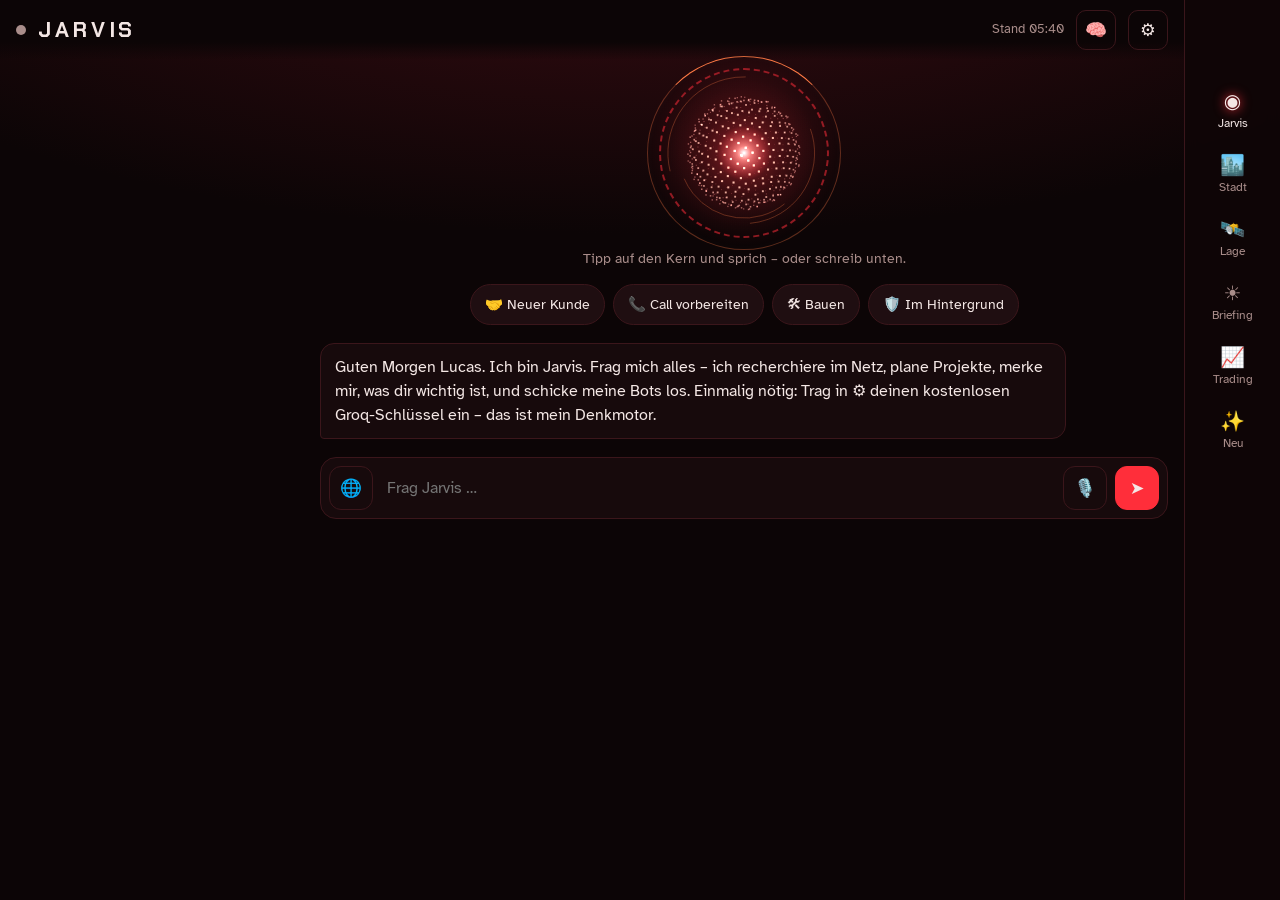
==== commit dea3cfac: "Jarvis v4: Streaming, Websuche mit Quellen, Partikel-Kern, Archiv, Leibgarde in der App Co-Authored-" ====
--- a/index.html
+++ b/index.html
@@ -53,12 +53,11 @@
 
 /* Jarvis-Kern */
 .core-wrap{display:grid;place-items:center;padding:18px 0 6px}
-.core{position:relative;width:132px;height:132px;border-radius:50%;border:0;background:radial-gradient(circle,#fff 0 6%,#ffb3a0 10%,var(--red) 28%,#5a0a12 58%,transparent 70%);box-shadow:0 0 40px #ff2e3a66,inset 0 0 30px #000}
+.core{position:relative;width:150px;height:150px;border-radius:50%;border:0;background:radial-gradient(circle,#ff2e3a22,transparent 70%)}
+.orbcv{position:absolute;left:-30%;top:-30%;width:160%;height:160%;pointer-events:none}
 .core::before,.core::after{content:"";position:absolute;inset:-10px;border-radius:50%;border:2px dashed #ff2e3a88;animation:spin 18s linear infinite}
 .core::after{inset:-22px;border:1px solid #ff7a4555;border-top-color:var(--ember);animation-duration:7s;animation-direction:reverse}
-.core.busy{animation:breathe 1.1s ease-in-out infinite}
-.core.talk{animation:breathe .45s ease-in-out infinite}
-.core.listen{box-shadow:0 0 60px var(--ember),inset 0 0 30px #000}
+.core.listen::before{border-color:var(--ember)}
 @keyframes spin{to{transform:rotate(360deg)}}
 @keyframes breathe{50%{transform:scale(1.07);box-shadow:0 0 70px #ff2e3a99,inset 0 0 30px #000}}
 .core-hint{text-align:center;margin:14px 0 0;color:var(--muted);font-size:.9rem}
@@ -117,6 +116,17 @@
 .mem span{flex:1}
 .x{background:none;border:0;color:var(--muted);font-size:1.1rem}
 .toast{position:fixed;left:50%;bottom:calc(var(--nav) + 80px);transform:translateX(-50%);background:var(--panel2);border:1px solid var(--ember);border-radius:12px;padding:10px 16px;z-index:50;max-width:90vw}
+/* Antworten (Markdown) */
+.msg.ai{white-space:normal}.msg.ai p{margin:0 0 6px}.msg.ai p:last-child{margin-bottom:0}.msg.ai ul,.msg.ai ol,.md ul,.md ol{margin:4px 0 8px;padding-left:20px}.msg.ai li,.md li{margin:2px 0}
+.mh{font-family:var(--disp);font-weight:600;color:var(--ember);margin-top:8px!important}.gap{height:6px}
+code{background:#2a1013;border-radius:5px;padding:1px 5px;font-size:.88em}pre.code{background:#0a0405;border:1px solid var(--line);border-radius:10px;padding:10px;overflow:auto;font-size:.85rem;white-space:pre}
+.cursor::after{content:"▍";color:var(--ember);animation:blink 1s steps(2) infinite}@keyframes blink{50%{opacity:0}}
+.quellen{display:flex;flex-wrap:wrap;gap:6px;margin-top:8px}.quellen a{font-size:.78rem;border:1px solid var(--line);border-radius:999px;padding:2px 9px;text-decoration:none;color:var(--muted)}
+/* Leibgarde */
+#garde h3{display:flex;justify-content:space-between;align-items:center}
+.job{border:1px solid var(--line);border-radius:12px;padding:10px 12px;margin-top:8px;background:var(--panel2)}
+.job.run{border-color:#ff7a4577;box-shadow:0 0 14px #ff2e3a22}.job.run summary b{animation:breathe 1.6s infinite;display:inline-block}
+.job summary{list-style:none;cursor:pointer}.job .md{margin-top:8px}
 /* Werkzeug-Leiste */
 .tools{display:flex;gap:8px;justify-content:center;flex-wrap:wrap;margin:14px 0 0}
 .tools .btn{border-radius:999px;font-size:.9rem}
@@ -167,7 +177,8 @@
 <section class="tab on" id="t-jarvis" aria-label="Jarvis">
   <div class="core-wrap"><button class="core" id="core" aria-label="Zum Sprechen tippen"></button></div>
   <p class="core-hint" id="coreHint">Tipp auf den Kern und sprich – oder schreib unten.</p>
-  <div class="tools"><button class="btn" id="tKunde">🤝 Neuer Kunde</button><button class="btn" id="tCall">📞 Call vorbereiten</button><button class="btn" id="tBau">🛠 Bauen</button></div>
+  <div class="tools"><button class="btn" id="tKunde">🤝 Neuer Kunde</button><button class="btn" id="tCall">📞 Call vorbereiten</button><button class="btn" id="tBau">🛠 Bauen</button><button class="btn" id="tGarde">🛡️ Im Hintergrund</button></div>
+  <div class="panel" id="garde" hidden><h3>🛡️ Deine Leibgarde <span class="muted small">Ben · Lea · Kai – nur für dich</span></h3><div id="jobs"></div></div>
   <div id="chat" aria-live="polite"></div>
   <div class="composer">
     <button class="iconbtn" id="btnWeb" title="Im Internet recherchieren" aria-pressed="false" aria-label="Internet-Recherche umschalten">🌐</button>
@@ -252,6 +263,7 @@
   <div class="row" style="justify-content:space-between"><h2>Gedächtnis</h2><button class="x" data-close aria-label="Schließen">✕</button></div>
   <p class="muted small" id="brainSync"></p>
   <h3 style="margin-top:12px">Projekte</h3><div id="projList"></div>
+  <h3 style="margin-top:16px">Gesprächs-Archiv</h3><p class="muted small" id="archInfo"></p><div class="row"><input type="text" id="archQ" placeholder="Im Archiv suchen …" style="flex:1"></div><div id="archRes" class="small"></div>
   <h3 style="margin-top:16px">Was Jarvis über dich weiß</h3><div id="memList"></div>
   <div class="row" style="margin-top:10px"><input type="text" id="memNew" placeholder="Neue Erinnerung …" style="flex:1"><button class="btn" id="memAdd">Merken</button></div>
 </dialog>
@@ -305,6 +317,11 @@
 let cfg=ls.get("jv_cfg",{talk:false}), brain=ls.get("jv_brain",{mem:[],proj:[],t:0}), hist=ls.get("jv_hist",[]);
 const D={bots:[],runs:[],status:null,briefing:null,paper:null,agents:null,rech:null,lage:null};
 const LAND="103ffffffffffffffffffffffffff8,003ffffff800ffffffffffffffff80,01ffffffe008ffffffffffffffffe0,0003ff5ffe0003ffffffffffffffe0,000000201b0000ffffffeffffffff8,000000000e000000013fe3ffffff00,000000000200000000020002000000,000000000000000000000000000000,000000000000000000000000000000,000000000000000000000000000000,000000000c00000000000000000000,000000001800000000000000000000,000000001c00000000000000000000,000000001c00000000000000000008,000000001c00000000000000000804,000000000e00000000000000000002,000000000f80000000000000003c00,000000000fc0000038000000187e00,000000000fe000003c0000003ffe00,000000000ff000007e0000003ffe00,0000000007f800007f1000003ffe00,0000000007fc0000ff1000001ffc00,000000000ffe0000ff10000007f801,000000001ffe0000ffc80000039000,000000003ffe00007f80000000d000,000000003fff0000ff800000001400,000000007fff0000ff800001003800,000000007ffe0001ff80000268e200,000000007fe00001ffc00006e00000,000000003fe00001fff00008600000,000000003f8000f3fff00004000000,00000000df0000fffff80000000000,00000001000001ffffc00603000000,00000007000003ffffb80607080000,0000003e200001ffffbe0f1e080000,00000072200003ffff7f1f9f000000,000000e0000001ffff7e3fffe80000,000003f0000001fffefbfffff00000,000007fd8000007ffff7fffff80000,000007ffc000007f00fffffff10000,00001fffe000000f00fffffff26000,00001fffe000007057f3ffffe20000,00001ffff0000078b937fffffe0000,00001ffffe00000f7df7ffffffd000,00003ffffcc0001ffffffffffff000,00007fffff000037fffffffffff000,00007fffbf800051fffffffffff080,0180fffc3f0000209fffffffffc0c0,0fe7fff03a000003c3ffffffffff30,17fffffc081c0003dfffffffffffff,effffffe1a3f0e00ff3fffffffffff,07fdfb45b81fe0003f00d7fffffff7,00003fb3e03ff000000617fffe3c00,0000038f807ff8000001007fc03400,00000231cffff800d0000000000000,00000003fffffe0000000010000000,000000000000000000000000000000";
+/* ---------- Speicher: Archiv (IndexedDB, praktisch unbegrenzt) ---------- */
+const IDB=(()=>{let db;const open=()=>db||(db=new Promise((ok,no)=>{const r=indexedDB.open("jarvis",1);r.onupgradeneeded=()=>{r.result.createObjectStore("archiv",{autoIncrement:true});r.result.createObjectStore("kv")};r.onsuccess=()=>ok(r.result);r.onerror=()=>no(r.error)}));
+  const tx=async(st,mode,fn)=>{const d=await open();return new Promise((ok,no)=>{const t=d.transaction(st,mode),s=t.objectStore(st),r=fn(s);t.oncomplete=()=>ok(r&&r.result);t.onerror=()=>no(t.error)})};
+  return{add:v=>tx("archiv","readwrite",s=>s.add(v)).catch(()=>{}),all:()=>tx("archiv","readonly",s=>s.getAll()).catch(()=>[]),
+    get:k=>tx("kv","readonly",s=>s.get(k)).catch(()=>undefined),set:(k,v)=>tx("kv","readwrite",s=>s.put(v,k)).catch(()=>{})}})();
 function toast(t,ms=3200){const e=document.createElement("div");e.className="toast";e.setAttribute("role","status");e.textContent=t;($$("dialog[open]").at(-1)||document.body).append(e);setTimeout(()=>e.remove(),ms)}
 function ago(ts){const m=Math.round((Date.now()/1000-ts)/60);if(m<1)return"gerade";if(m<60)return`vor ${m} Min`;const h=Math.round(m/60);return h<48?`vor ${h} h`:`vor ${Math.round(h/24)} T`}
 
@@ -324,6 +341,7 @@
   const jobs={bots:"bots.json",status:"status.json",briefing:"briefing.json",paper:"paper.json",agents:"agents.json",rech:"recherche.json",lage:"lage.json"};
   await Promise.all(Object.entries(jobs).map(async([k,f])=>{try{D[k]=await getJSON(f)}catch(e){console.warn(e)}}));
   try{D.runs=(await gh("/actions/runs?per_page=100")).workflow_runs||[]}catch(e){console.warn(e)}
+  try{const{runs,...rest}=D;localStorage.setItem("jv_cache",JSON.stringify(rest))}catch(e){}
   $("#stamp").textContent="Stand "+new Date().toLocaleTimeString("de-DE",{hour:"2-digit",minute:"2-digit"});
   const st=D.status;$("#pulse").className="pulse "+(st?(st.ok?"ok":"bad"):"");
   renderTown();renderBriefing();renderTrading();renderNeu();renderLage();
@@ -722,7 +740,7 @@
 planCalls();
 
 /* ---------- Werkstatt: Jarvis baut ---------- */
-let bauten=ls.get("jv_bauten",[]),bau=null;
+let bauten=ls.get("jv_bauten",[]),bau=null;IDB.get("bauten").then(b=>{if(b?.length)bauten=b;else if(bauten.length)IDB.set("bauten",bauten)}).catch(()=>{});
 function bauListe(){$("#bAlt").innerHTML=`<option value="">Frühere Bauten (${bauten.length})</option>`+bauten.map((b,i)=>`<option value="${i}">${esc(b.titel.slice(0,40))}</option>`).join("")}
 const SHIM=`<script>try{localStorage.length}catch(e){const m=()=>{const d={};return{getItem:k=>k in d?d[k]:null,setItem:(k,v)=>{d[k]=String(v)},removeItem:k=>{delete d[k]},clear:()=>{for(const k in d)delete d[k]},key:i=>Object.keys(d)[i]??null,get length(){return Object.keys(d).length}}};Object.defineProperty(window,"localStorage",{value:m()});Object.defineProperty(window,"sessionStorage",{value:m()})}<\/script>`;
 function bauZeigen(b){bau=b;$("#bFrame").hidden=false;$("#bFrame").srcdoc=SHIM+b.html;$("#bMehr").hidden=$("#bDl").hidden=false;$("#bInfo").textContent=`„${b.titel}“ · ${Math.round(b.html.length/1024)} KB`}
@@ -733,7 +751,7 @@
   try{let t=(await llm(msgs)).text.replace(/<think>[\s\S]*?<\/think>/g,"");const m=t.match(/```(?:html)?\s*([\s\S]*?)```/);if(m)t=m[1];
     const a=t.search(/<!doctype html|<html/i),z=t.toLowerCase().lastIndexOf("</html>");if(a<0)throw new Error("Jarvis hat keinen Bauplan geliefert – bitte nochmal.");
     const html=t.slice(a,z>a?z+7:undefined);const b={titel:alt?alt.titel+" (verbessert)":wunsch.slice(0,80),html,t:Date.now()};
-    bauten=[b,...bauten].slice(0,12);while(bauten.length){try{localStorage.setItem("jv_bauten",JSON.stringify(bauten));break}catch(e){bauten.pop()}}
+    bauten=[b,...bauten].slice(0,50);IDB.set("bauten",bauten);try{localStorage.removeItem("jv_bauten")}catch(e){}
     bauListe();bauZeigen(b);toast("Fertig gebaut.")}
   catch(e){$("#bInfo").textContent=e.message}$("#bGo").disabled=$("#bMehr").disabled=false}
 $("#tBau").onclick=()=>{bauListe();$("#dlgBau").showModal()};
@@ -741,6 +759,78 @@
 $("#bMehr").onclick=()=>{const w=$("#bWas").value.trim();if(!bau)return;if(!w)return toast("Schreib oben, was besser werden soll.");bauen(w,bau)};
 $("#bAlt").onchange=e=>{const b=bauten[e.target.value];if(b)bauZeigen(b)};
 $("#bDl").onclick=()=>{if(!bau)return;const u=URL.createObjectURL(new Blob([bau.html],{type:"text/html"})),l=document.createElement("a");l.href=u;l.download=bau.titel.replace(/[^\wäöüÄÖÜß -]/g,"").slice(0,40)+".html";l.click()};
+
+let archivCache=null;
+async function archiv(){return archivCache||(archivCache=await IDB.all())}
+function archivieren(role,content){const e={role,content,t:Date.now()};IDB.add(e);archivCache?.push(e)}
+const worte=t=>[...new Set(String(t).toLowerCase().match(/[a-zäöüß0-9]{4,}/g)||[])];
+async function erinnern(frage,n=4){const w=worte(frage);if(!w.length)return[];const a=await archiv(),alt=a.slice(0,-16);
+  return alt.map(e=>({e,s:w.reduce((p,x)=>p+(e.content.toLowerCase().includes(x)?1:0),0)})).filter(x=>x.s>=1).sort((a,b)=>b.s-a.s||b.e.t-a.e.t).slice(0,n).map(x=>x.e)}
+function relevanteMem(frage){const m=brain.mem;if(m.length<=60)return m;const w=worte(frage);
+  const score=x=>w.reduce((p,y)=>p+(x.x.toLowerCase().includes(y)?1:0),0);return[...m.slice(-20),...m.slice(0,-20).sort((a,b)=>score(b)-score(a)).slice(0,40)]}
+
+/* ---------- Markdown für Antworten ---------- */
+function md(t){const blocks=[];t=String(t).replace(/```(\w*)\n?([\s\S]*?)```/g,(_,l,c)=>{blocks.push(`<pre class="code">${esc(c.trim())}</pre>`);return`\u0000${blocks.length-1}\u0000`});
+  const inl=s=>esc(s).replace(/`([^`]+)`/g,"<code>$1</code>").replace(/\*\*(.+?)\*\*/g,"<b>$1</b>").replace(/(^|[^*])\*([^*\s][^*]*?)\*/g,"$1<i>$2</i>")
+    .replace(/\[([^\]]+)\]\((https?:\/\/[^)\s]+)\)/g,'<a href="$2" target="_blank" rel="noopener">$1</a>').replace(/(^|[\s(])(https?:\/\/[^\s)<]+)/g,(_,a,u)=>`${a}<a href="${u}" target="_blank" rel="noopener">${u.replace(/^https?:\/\/(www\.)?/,"").slice(0,40)}${u.length>48?"…":""}</a>`);
+  let h="",list=null;const close=()=>{if(list){h+=`</${list}>`;list=null}};
+  for(const raw of t.split("\n")){const l=raw.trimEnd(),b=l.match(/^\u0000(\d+)\u0000$/);
+    if(b){close();h+=blocks[b[1]];continue}
+    const hd=l.match(/^(#{1,4})\s+(.*)/),ul=l.match(/^\s*[-*•]\s+(.*)/),ol=l.match(/^\s*\d+[.)]\s+(.*)/);
+    if(hd){close();h+=`<p class="mh">${inl(hd[2])}</p>`}
+    else if(ul){if(list!=="ul"){close();h+="<ul>";list="ul"}h+=`<li>${inl(ul[1])}</li>`}
+    else if(ol){if(list!=="ol"){close();h+="<ol>";list="ol"}h+=`<li>${inl(ol[1])}</li>`}
+    else if(/^\s*\|/.test(l)){close();h+=`<p class="small">${inl(l)}</p>`}
+    else if(!l.trim()){close();h+=`<div class="gap"></div>`}
+    else{close();h+=`<p>${inl(l)}</p>`}}
+  close();return h}
+
+/* ---------- Jarvis-Kern (Partikel-Kugel) ---------- */
+(function orb(){const btn=$("#core"),cv=document.createElement("canvas");cv.className="orbcv";btn.append(cv);const g=cv.getContext("2d");
+  const RM=matchMedia("(prefers-reduced-motion: reduce)").matches,N=520,P=[];
+  for(let i=0;i<N;i++){const y=1-2*(i+.5)/N,r=Math.sqrt(1-y*y),a=i*2.39996;P.push([Math.cos(a)*r,y,Math.sin(a)*r])}
+  let S=0,lvl=0;function size(){const d=devicePixelRatio||1;S=btn.clientWidth;cv.width=cv.height=S*1.6*d;g.setTransform(d,0,0,d,0,0)}size();new ResizeObserver(size).observe(btn);
+  function frame(t){const st=btn.className,busy=st.includes("busy"),talk=st.includes("talk"),lis=st.includes("listen");
+    const ziel=talk?.55+.45*Math.abs(Math.sin(t/140)):busy?.35:lis?.5+.3*Math.sin(t/200):.12;lvl+=(ziel-lvl)*.08;
+    const W=S*1.6,c=W/2,R=S*.36*(1+lvl*.18),rot=t/(busy?900:2600),ca=Math.cos(rot),sa=Math.sin(rot),tl=.35;
+    g.clearRect(0,0,W,W);const gl=g.createRadialGradient(c,c,0,c,c,R*1.7);gl.addColorStop(0,`rgba(255,80,90,${.35+lvl*.4})`);gl.addColorStop(.45,"rgba(255,46,58,.12)");gl.addColorStop(1,"rgba(255,46,58,0)");g.fillStyle=gl;g.fillRect(0,0,W,W);
+    g.globalCompositeOperation="lighter";
+    for(let i=0;i<N;i++){let[x,y,z]=P[i];const w=1+lvl*.25*Math.sin(t/180+i);let X=x*ca-z*sa,Z=x*sa+z*ca,Y=y*Math.cos(tl)-Z*Math.sin(tl);Z=y*Math.sin(tl)+Z*Math.cos(tl);
+      const k=(Z+1)/2,px=c+X*R*w,py=c+Y*R*w;g.fillStyle=`rgba(255,${110+k*120|0},${120+k*80|0},${.15+k*.75})`;const s=.6+k*1.6;g.fillRect(px-s/2,py-s/2,s,s)}
+    const cg=g.createRadialGradient(c,c,0,c,c,R*.5);cg.addColorStop(0,"rgba(255,255,255,.95)");cg.addColorStop(.25,"rgba(255,170,160,.6)");cg.addColorStop(1,"rgba(255,46,58,0)");g.fillStyle=cg;g.beginPath();g.arc(c,c,R*.5,0,7);g.fill();
+    g.globalCompositeOperation="source-over";g.strokeStyle=`rgba(255,122,69,${.25+lvl*.5})`;g.lineWidth=1;
+    for(let j=0;j<3;j++){g.beginPath();g.arc(c,c,R*(1.18+j*.1),rot*(j%2?-1.5:1)+j,rot*(j%2?-1.5:1)+j+1.6+lvl*2);g.stroke()}
+    if(!RM&&!document.hidden)requestAnimationFrame(frame)}
+  requestAnimationFrame(frame);document.addEventListener("visibilitychange",()=>{if(!document.hidden&&!RM)requestAnimationFrame(frame)});
+  new MutationObserver(()=>{if(RM)frame(performance.now())}).observe(btn,{attributes:true})})();
+
+/* ---------- Leibgarde: Hintergrund-Bots nur für Lucas ---------- */
+let jobs=ls.get("jv_jobs",[]);const GARDE=["Ben","Lea","Kai"];
+function saveJobs(){ls.set("jv_jobs",jobs.slice(0,30));renderJobs()}
+function freierBot(){const b=new Set(jobs.filter(j=>j.status==="läuft").map(j=>j.bot));return GARDE.find(n=>!b.has(n))||GARDE[jobs.length%3]}
+async function hintergrund(aufgabe){aufgabe=aufgabe.trim();if(!aufgabe)return;
+  const j={id:"j"+Date.now().toString(36),aufgabe,bot:freierBot(),t:Date.now(),status:"läuft",wo:cfg.gh?"github":"app"};jobs.unshift(j);saveJobs();
+  if(j.wo==="github"){try{await gh("/actions/workflows/hintergrund.yml/dispatches",{ref:"main",inputs:{aufgabe:aufgabe.slice(0,900),id:j.id,bot:j.bot}});pollJobs()}
+    catch(e){j.wo="app";toast("GitHub nicht erreichbar – "+j.bot+" arbeitet in der App weiter.")}}
+  if(j.wo==="app")lokalArbeiten(j);
+  return j}
+async function lokalArbeiten(j){try{const r=await llm([{role:"system",content:context(j.aufgabe)+"\nDu bist "+j.bot+", ein Hintergrund-Helfer. Liefere ein fertiges Ergebnis in Markdown: zuerst die Antwort fett in 1–2 Sätzen, dann Details als Liste mit Quellen-Links, am Ende **Nächster Schritt:**. Keine Aktionszeilen."},{role:"user",content:j.aufgabe}],true);
+    fertig(j,{antwort:r.text.replace(/\[\[[\s\S]*?\]\]/g,""),quellen:(r.quellen||[]).map(q=>q.url)})}catch(e){fertig(j,{antwort:"Hat nicht geklappt: "+e.message,ok:false})}}
+function fertig(j,res){Object.assign(j,{status:res.ok===false?"fehler":"fertig",antwort:res.antwort,quellen:res.quellen||[],ende:Date.now()});saveJobs();if(res.ok!==false)archivieren("assistant",`Ergebnis von ${j.bot} zu „${j.aufgabe}“: ${res.antwort}`);
+  toast(`🛡️ ${j.bot} ist fertig: ${j.aufgabe.slice(0,40)}`,5000);try{if(document.hidden&&Notification.permission==="granted")new Notification(`${j.bot} ist fertig`,{body:j.aufgabe.slice(0,80),icon:"icon-192.png"})}catch(e){}
+  if(cfg.talk)speak(`${j.bot} ist fertig mit: ${j.aufgabe.slice(0,60)}`)}
+let pollT;async function pollJobs(){clearTimeout(pollT);const offen=jobs.filter(j=>j.status==="läuft"&&j.wo==="github");if(!offen.length)return;
+  for(const j of offen){try{const f=await gh(`/contents/data/hintergrund/${j.id}.json`);const d=JSON.parse(td.decode(ub64(f.content.replace(/\n/g,""))));fertig(j,d)}
+    catch(e){if(Date.now()-j.t>20*60000){j.status="fehler";j.antwort="Keine Rückmeldung nach 20 Minuten. Protokoll: https://github.com/"+REPO+"/actions/workflows/hintergrund.yml";saveJobs()}}}
+  if(jobs.some(j=>j.status==="läuft"&&j.wo==="github"))pollT=setTimeout(pollJobs,20000)}
+function renderJobs(){const el=$("#jobs");if(!el)return;const l=jobs.slice(0,6);$("#garde").hidden=!l.length;
+  el.innerHTML=l.map((j,i)=>`<details class="job ${j.status==="läuft"?"run":""}" ${i===0&&j.status!=="läuft"&&!j.gelesen?"open":""} data-j="${j.id}"><summary><b>${j.status==="läuft"?"⚙️":j.status==="fertig"?"✅":"⛔"} ${esc(j.bot)}</b> <span>${esc(j.aufgabe.slice(0,70))}</span><span class="muted small"> · ${j.status==="läuft"?"arbeitet …":ago(j.t/1000)}</span></summary>
+    ${j.antwort?`<div class="md">${md(j.antwort)}</div>${j.quellen?.length?`<p class="small muted">Quellen: ${j.quellen.slice(0,6).map((u,k)=>`<a href="${esc(u)}" target="_blank" rel="noopener">[${k+1}]</a>`).join(" ")}</p>`:""}<div class="row"><button class="btn" data-weiter="${j.id}">Im Chat weitermachen</button><button class="x" data-weg="${j.id}" aria-label="Entfernen">✕</button></div>`:""}</details>`).join("");
+  $$("[data-weg]").forEach(b=>b.onclick=()=>{jobs=jobs.filter(j=>j.id!==b.dataset.weg);saveJobs()});
+  $$("[data-weiter]").forEach(b=>b.onclick=()=>{const j=jobs.find(x=>x.id===b.dataset.weiter);hist.push({role:"user",content:"Hintergrund-Auftrag: "+j.aufgabe},{role:"assistant",content:j.antwort});ls.set("jv_hist",hist);$("#inp").focus();toast("Ergebnis ist im Chat-Gedächtnis – frag einfach nach.")});
+  $$("details.job").forEach(d=>d.ontoggle=()=>{const j=jobs.find(x=>x.id===d.dataset.j);if(j&&d.open&&!j.gelesen){j.gelesen=1;ls.set("jv_jobs",jobs)}})}
+$("#tGarde").onclick=()=>{const a=prompt("Was soll ein Hintergrund-Helfer für dich erledigen?\n(z. B. „Recherchiere die 5 günstigsten Steuerberater in Oschersleben“)");if(a)hintergrund(a).then(j=>j&&toast(`🛡️ ${j.bot} legt los – du kannst weiter mit mir reden.`))};
+renderJobs();pollJobs();
 
 /* ---------- Gedächtnis ---------- */
 function saveBrain(){brain.t=Date.now();ls.set("jv_brain",brain);renderBrain();clearTimeout(saveBrain.t);saveBrain.t=setTimeout(pushBrain,4000)}
@@ -774,7 +864,7 @@
   catch(e){if(!/404/.test(e.message))console.warn("Abgleich",e)}}
 
 /* ---------- Gehirn: KI ---------- */
-function context(){
+function context(frage=""){
   const P=D.paper,A=D.agents,S=D.status,now=new Date();
   return `Du bist JARVIS, die persönliche rechte Hand von Lucas. Antworte immer auf Deutsch, kurz, direkt und warm (Butler-Ton, gern mit trockenem Humor). Beträge immer in Euro.
 Heute: ${now.toLocaleString("de-DE",{dateStyle:"full",timeStyle:"short"})} (Europe/Berlin).
@@ -782,7 +872,7 @@
 Deine Regeln: Was du selbst kannst, erledigst du sofort und meldest danach kurz. Kein echtes Geld bewegen, nichts kaufen, nichts veröffentlichen, keine Nachrichten an Fremde ohne Lucas' Ja. Trading nur Spielgeld.
 
 GEDÄCHTNIS (was du über Lucas weißt):
-${brain.mem.map(m=>"- "+m.x).join("\n")||"- (noch leer)"}
+${relevanteMem(frage).map(m=>"- "+m.x).join("\n")||"- (noch leer)"}
 KUNDEN: ${(brain.kunden||[]).map(k=>`${k.firma} (${k.leist}, ${eur(k.preis)})`).join("; ")||"(noch keine)"}
 WELTLAGE: ${D.lage?.lagebild||(D.lage?.orte||[]).slice(0,4).map(o=>o.land+": "+(o.meldungen[0]?.titel||"")).join("; ")||"?"}
 PROJEKTE:
@@ -796,37 +886,55 @@
 [[STARTE: datei.yml]] → wenn ein Bot jetzt arbeiten soll (Lucas bestätigt per Knopf).
 [[BAUEN: Beschreibung]] → wenn Lucas eine kleine App, ein Spiel, einen Rechner oder eine Ansicht sofort sehen will (du baust sie selbst in der Werkstatt).
 [[AUFTRAG: was in Jarvis eingebaut/programmiert werden soll]] → wenn Lucas eine neue Funktion für dich will (geht an Claude, Lucas bestätigt).
-Erwähne die Aktionszeilen nicht im Text.`}
-const needsWeb=t=>/aktuell|heute|neueste|news|nachrichten|preis|kostet|kurs|wetter|wer ist|was gibt es neu|trend|202[5-9]|recherchier|such im netz|google/i.test(t);
-async function llm(messages,web){
-  if(cfg.groq){
-    const models=web?["groq/compound","groq/compound-mini"]:["openai/gpt-oss-120b","llama-3.3-70b-versatile"];
-    for(const m of models){try{const r=await fetch("https://api.groq.com/openai/v1/chat/completions",{method:"POST",headers:{"Content-Type":"application/json",Authorization:"Bearer "+cfg.groq},body:JSON.stringify({model:m,messages})});
-      if(!r.ok)throw new Error(r.status);const j=await r.json();return{text:j.choices[0].message.content,web:!!web}}catch(e){console.warn(m,e)}}
-  }
-  const r=await fetch("https://text.pollinations.ai/openai",{method:"POST",headers:{"Content-Type":"application/json"},body:JSON.stringify({model:web?"searchgpt":"openai",messages})}).catch(()=>null);
-  if(r&&r.ok){const j=await r.json();return{text:j.choices[0].message.content,web:false}}
-  throw new Error("Keine KI erreichbar. Trag in ⚙️ einen kostenlosen Groq-Schlüssel ein.");
-}
+[[HINTERGRUND: genauer Auftrag]] → für alles, was länger dauert oder gründliche Recherche braucht, oder wenn Lucas „im Hintergrund“ sagt. Ein Helfer der Leibgarde (Ben, Lea, Kai) erledigt es parallel; sag in 1 Satz, wer dran ist.
+Erwähne die Aktionszeilen nicht im Text.
+GENAUIGKEIT: Erfinde nie Zahlen, Preise, Links oder Namen. Bist du unsicher oder ist es aktuell, sag das offen oder nutze die Websuche. Bei Rechnungen rechne Schritt für Schritt nach.${frage&&erinnern.cache?.length?"\nFRÜHERE GESPRÄCHE ZUM THEMA:\n"+erinnern.cache.map(e=>`(${new Date(e.t).toLocaleDateString("de-DE")}, ${e.role==="user"?"Lucas":"Jarvis"}) ${e.content.slice(0,300)}`).join("\n"):""}`}
+const needsWeb=t=>/aktuell|heute|gestern|morgen|neueste|news|nachrichten|preis|kostet|kosten|kurs|wetter|wer ist|was gibt es neu|trend|202[5-9]|recherchier|such|google|öffnungszeit|adresse|in der nähe|vergleich|test|bewertung|wie viel|wieviel|gesetz|regel|steuer/i.test(t);
+const GESPERRT=new Set(ls.get("jv_gesperrt",[]));
+async function llm(messages,web,onDelta){
+  if(!cfg.groq)throw new Error("Trag in ⚙️ deinen kostenlosen Groq-Schlüssel ein – das ist mein Denkmotor.");
+  const search={tools:[{type:"browser_search"}],tool_choice:"auto"};
+  const list=web?[["openai/gpt-oss-120b",{...search,reasoning_effort:"medium"}],["openai/gpt-oss-20b",{...search,reasoning_effort:"medium"}],["groq/compound",{}]]
+                :[["openai/gpt-oss-120b",{reasoning_effort:"low"}],["openai/gpt-oss-20b",{reasoning_effort:"low"}],["meta-llama/llama-4-scout-17b-16e-instruct",{}]];
+  let letzter="";
+  for(const[m,extra]of list){if(GESPERRT.has(m))continue;const stream=!!onDelta&&!web; // Websuche ohne Streaming, damit die Quellen sicher mitkommen
+    for(const x of [extra,{}]){ // bei 400 einmal ohne Zusatz-Optionen
+      let r;try{r=await fetch("https://api.groq.com/openai/v1/chat/completions",{method:"POST",headers:{"Content-Type":"application/json",Authorization:"Bearer "+cfg.groq},body:JSON.stringify({model:m,messages,stream,...x})})}catch(e){letzter="Netz";break}
+      if(r.status===400&&Object.keys(x).length&&!x.tools)continue;
+      if(r.status===401)throw new Error("Groq-Schlüssel ungültig – bitte in ⚙️ prüfen.");
+      if(r.status===404||r.status===403){GESPERRT.add(m);ls.set("jv_gesperrt",[...GESPERRT]);break}
+      if(!r.ok){letzter=r.status===429?"Limit erreicht":String(r.status);break}
+      if(!stream){const j=await r.json(),msg=j.choices[0].message;return{text:msg.content||"",web,quellen:quellenAus(msg)}}
+      const rd=r.body.getReader(),dec=new TextDecoder();let buf="",text="",q=[];
+      for(;;){const{done,value}=await rd.read();if(done)break;buf+=dec.decode(value,{stream:true});const zeilen=buf.split("\n");buf=zeilen.pop();
+        for(const z of zeilen){if(!z.startsWith("data:"))continue;const d=z.slice(5).trim();if(d==="[DONE]")continue;
+          try{const j=JSON.parse(d),c=j.choices?.[0];if(c?.delta?.content){text+=c.delta.content;onDelta(text)}if(c?.delta?.executed_tools)q.push(...quellenAus(c.delta))}catch(e){}}}
+      if(text.trim())return{text,web,quellen:q};letzter="leer";break}}
+  throw new Error("Keine KI erreichbar ("+letzter+"). Versuch es gleich nochmal.")}
+function quellenAus(msg){const q=[];for(const t of msg?.executed_tools||[]){const sr=t.search_results;for(const r of (sr?.results||sr||[]))if(r?.url)q.push({titel:r.title||"",url:r.url})}
+  return q.filter((x,i,a)=>a.findIndex(y=>y.url===x.url)===i).slice(0,8)}
 function bubble(cls,html){const d=document.createElement("div");d.className="msg "+cls;d.innerHTML=html;$("#chat").append(d);d.scrollIntoView({block:"end",behavior:"smooth"});return d}
 const fmt=t=>esc(t).replace(/\*\*(.+?)\*\*/g,"<b>$1</b>").replace(/(https?:\/\/[^\s)<]+)/g,'<a href="$1" target="_blank" rel="noopener">$1</a>');
 async function ask(text){
   text=text.trim();if(!text)return;$("#inp").value="";grow();
-  bubble("me",esc(text));hist.push({role:"user",content:text});
+  bubble("me",esc(text));hist.push({role:"user",content:text});archivieren("user",text);
   const web=$("#btnWeb").classList.contains("on")||needsWeb(text);
   const wait=bubble("ai",`<span class="muted">${web?"Ich recherchiere im Internet …":"Einen Moment …"}</span>`);$("#core").className="core busy";
   try{
-    const r=await llm([{role:"system",content:context()},...hist.slice(-16)],web);
+    erinnern.cache=await erinnern(text);
+    const sicht=t=>t.replace(/<think>[\s\S]*?(<\/think>|$)/g,"").replace(/\[\[[\s\S]*?(\]\]|$)/g,"").trim();
+    let tick=0;const r=await llm([{role:"system",content:context(text)},...hist.slice(-16)],web,t=>{if(++tick%3===0||t.length<40){wait.innerHTML=`<div class="cursor">${md(sicht(t))}</div>`;wait.scrollIntoView({block:"end"})}});
     let out=r.text.replace(/<think>[\s\S]*?<\/think>/g,"").trim();const acts=[];
-    out=out.replace(/\[\[(MERKEN|PROJEKT|STARTE|AUFTRAG|BAUEN):\s*([\s\S]*?)\]\]/g,(_,k,v)=>{acts.push([k,v.trim()]);return""}).trim();
-    hist.push({role:"assistant",content:out});hist=hist.slice(-40);ls.set("jv_hist",hist);
-    wait.innerHTML=fmt(out)+(r.web?`<span class="src">🌐 mit Internet-Recherche</span>`:"");
+    out=out.replace(/\[\[(MERKEN|PROJEKT|STARTE|AUFTRAG|BAUEN|HINTERGRUND):\s*([\s\S]*?)\]\]/g,(_,k,v)=>{acts.push([k,v.trim()]);return""}).trim();
+    hist.push({role:"assistant",content:out});hist=hist.slice(-40);ls.set("jv_hist",hist);archivieren("assistant",out);
+    wait.innerHTML=md(out)+(r.quellen?.length?`<div class="quellen">${r.quellen.map((q,i)=>`<a href="${esc(q.url)}" target="_blank" rel="noopener" title="${esc(q.titel)}">${i+1} · ${esc(new URL(q.url).hostname.replace(/^www\./,""))}</a>`).join("")}</div>`:r.web?`<span class="src">🌐 mit Internet-Recherche</span>`:"");
     const chips=document.createElement("div");chips.className="chips";
     for(const[k,v]of acts){
       if(k==="MERKEN"){if(remember(v))chips.insertAdjacentHTML("beforeend",`<span class="chip done">🧠 gemerkt: ${esc(v)}</span>`)}
-      else if(k==="PROJEKT"){const[t,s=""]=v.split("|");brain.proj.push({titel:t.trim(),schritte:s.split(";").map(x=>({x:x.trim(),ok:false})).filter(x=>x.x),t:Date.now()});saveBrain();
+      else if(k==="PROJEKT"){const[t,st=""]=v.split("|");brain.proj.push({titel:t.trim(),schritte:st.split(";").map(x=>({x:x.trim(),ok:false})).filter(x=>x.x),t:Date.now()});saveBrain();
         chips.insertAdjacentHTML("beforeend",`<button class="chip done" data-open-brain>📋 Projekt angelegt: ${esc(t.trim())}</button>`)}
       else if(k==="STARTE"){const b=D.bots.find(x=>x.wf===v)||{name:v,wf:v};chips.append(confirmChip(`▶ ${b.name} starten?`,async()=>{await startWf(b.wf);return`${b.name} arbeitet.`}))}
+      else if(k==="HINTERGRUND"){const j=await hintergrund(v);if(j)chips.insertAdjacentHTML("beforeend",`<span class="chip done">🛡️ ${esc(j.bot)} arbeitet im Hintergrund daran</span>`)}
       else if(k==="BAUEN"){const c=document.createElement("button");c.className="chip done";c.textContent="🛠 Ich baue: "+v.slice(0,50);c.onclick=()=>{bauListe();$("#dlgBau").showModal()};chips.append(c);$("#bWas").value=v;bauListe();$("#dlgBau").showModal();bauen(v)}
       else if(k==="AUFTRAG"){chips.append(confirmChip(`🛠 Einbauen: ${v.slice(0,60)}?`,async()=>{await auftrag(v.slice(0,80),v);return"An Claude übergeben."}))}
     }
@@ -881,7 +989,9 @@
 
 /* ---------- Dialoge ---------- */
 $$("dialog [data-close]").forEach(b=>b.onclick=()=>b.closest("dialog").close());
-function openBrain(){renderBrain();$("#dlgBrain").showModal()}
+function openBrain(){renderBrain();$("#dlgBrain").showModal();archiv().then(a=>$("#archInfo").textContent=`${a.length} Nachrichten gespeichert – Jarvis erinnert sich automatisch an passende alte Gespräche.`)}
+$("#archQ").oninput=async e=>{const q=e.target.value.trim().toLowerCase();if(q.length<3){$("#archRes").innerHTML="";return}const a=await archiv();
+  $("#archRes").innerHTML=a.filter(x=>x.content.toLowerCase().includes(q)).slice(-8).reverse().map(x=>`<p><span class="muted">${new Date(x.t).toLocaleString("de-DE",{dateStyle:"short",timeStyle:"short"})} · ${x.role==="user"?"Du":"Jarvis"}:</span> ${esc(x.content.slice(0,220))}</p>`).join("")||`<p class="muted">Nichts gefunden.</p>`};
 $("#btnBrain").onclick=openBrain;
 $("#btnCfg").onclick=()=>{$("#cGroq").value=cfg.groq||"";$("#cGh").value=cfg.gh||"";$("#cPass").value=cfg.pass||"";$("#cEl").value=cfg.el||"";$("#cElV").value=cfg.elv||"";$("#cTalk").checked=!!cfg.talk;$("#dlgCfg").showModal()};
 $("#cSave").onclick=async()=>{cfg={groq:$("#cGroq").value.trim(),gh:$("#cGh").value.trim(),pass:$("#cPass").value,el:$("#cEl").value.trim(),elv:$("#cElV").value.trim(),voice:$("#cVoice").value,talk:$("#cTalk").checked};
@@ -891,10 +1001,11 @@
 /* ---------- Start ---------- */
 (function greet(){
   const h=new Date().getHours(),g=h<11?"Guten Morgen":h<18?"Hallo":"Guten Abend";
-  for(const m of hist.slice(-6))bubble(m.role==="user"?"me":"ai",m.role==="user"?esc(m.content):fmt(m.content));
+  for(const m of hist.slice(-6))bubble(m.role==="user"?"me":"ai",m.role==="user"?esc(m.content):md(m.content));
   if(!hist.length)bubble("ai",`${g} Lucas. Ich bin Jarvis. Frag mich alles – ich recherchiere im Netz, plane Projekte, merke mir, was dir wichtig ist, und schicke meine Bots los.${cfg.groq?"":"\n\nEinmalig nötig: Trag in ⚙️ deinen kostenlosen Groq-Schlüssel ein – das ist mein Denkmotor."}`);
 })();
 if("serviceWorker"in navigator)navigator.serviceWorker.register("sw.js").catch(()=>{});
+(()=>{const c=ls.get("jv_cache",null);if(c){Object.assign(D,c);for(const f of[renderTown,renderBriefing,renderTrading,renderNeu,renderLage])try{f()}catch(e){console.warn(e)}}})(); // Schnellstart mit letztem Stand
 pullBrain().then(renderBrain);loadAll();
 </script>
 </body>
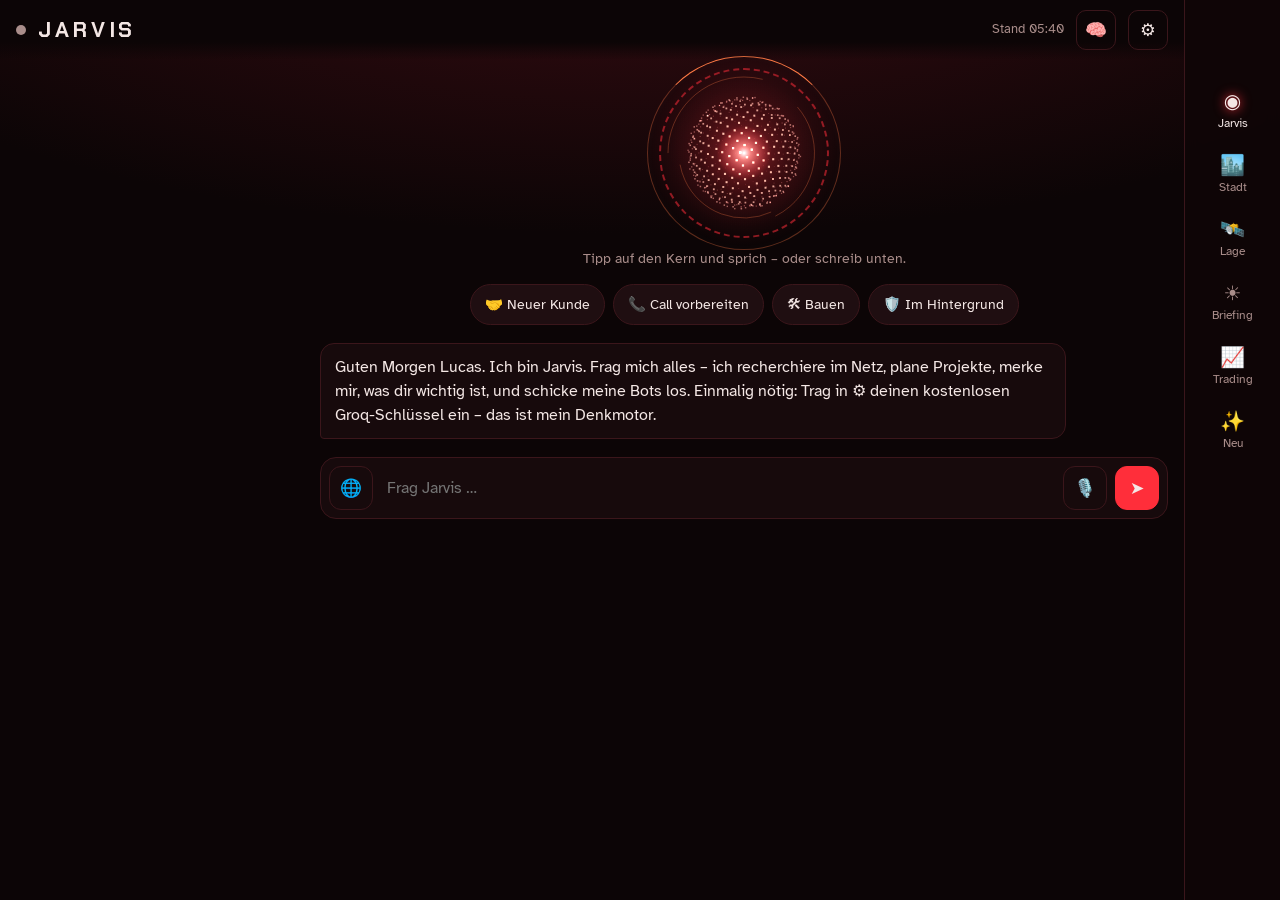
==== commit 5ef0eec2: "Aufgeräumt: Frontend in Bausteine, Tests, geprüfte Veröffentlichung, Doku, Überwachung - index.html " ====
--- a/index.html
+++ b/index.html
@@ -10,159 +10,7 @@
 <link rel="apple-touch-icon" href="icon-192.png">
 <link rel="preconnect" href="https://fonts.googleapis.com"><link rel="preconnect" href="https://fonts.gstatic.com" crossorigin>
 <link href="https://fonts.googleapis.com/css2?family=Chakra+Petch:wght@500;600;700&family=Atkinson+Hyperlegible:ital,wght@0,400;0,700;1,400&display=swap" rel="stylesheet">
-<style>
-:root{--bg:#0c0506;--panel:#170a0c;--panel2:#1f0e11;--line:#3b161b;--red:#ff2e3a;--ember:#ff7a45;--text:#f4e7e5;--muted:#a98d8a;--ok:#3ddc8f;--warn:#ffc04d;
---disp:"Chakra Petch",system-ui,sans-serif;--body:"Atkinson Hyperlegible",system-ui,sans-serif;--nav:64px}
-*{box-sizing:border-box}
-html,body{margin:0;background:var(--bg);color:var(--text);font:16px/1.5 var(--body);-webkit-tap-highlight-color:transparent}
-body{min-height:100dvh;background:radial-gradient(120% 60% at 50% -10%,#3a0c12 0%,transparent 60%),var(--bg)}
-a{color:var(--ember)}
-button,input,textarea,select{font:inherit;color:inherit}
-button{cursor:pointer}
-:focus-visible{outline:2px solid var(--ember);outline-offset:2px}
-h1,h2,h3{font-family:var(--disp);font-weight:600;letter-spacing:.01em;margin:0}
-h2{font-size:1.45rem;line-height:1.2}
-h3{font-size:1.05rem}
-.muted{color:var(--muted)}
-.small{font-size:.86rem}
-
-/* Kopf */
-header{position:sticky;top:0;z-index:20;display:flex;align-items:center;gap:12px;padding:calc(10px + env(safe-area-inset-top)) 16px 10px;background:linear-gradient(var(--bg) 70%,transparent)}
-.brand{font-family:var(--disp);font-weight:700;font-size:1.35rem;letter-spacing:.18em}
-.pulse{width:10px;height:10px;border-radius:50%;background:var(--muted)}
-.pulse.ok{background:var(--ok);box-shadow:0 0 10px var(--ok)}.pulse.bad{background:var(--red);box-shadow:0 0 12px var(--red)}
-#stamp{margin-left:auto;font-size:.8rem;color:var(--muted)}
-.iconbtn{background:none;border:1px solid var(--line);border-radius:10px;width:40px;height:40px;display:grid;place-items:center;font-size:1.1rem}
-
-main{max-width:880px;margin:0 auto;padding:0 16px calc(var(--nav) + 24px + env(safe-area-inset-bottom))}
-section.tab{display:none}section.tab.on{display:block}
-
-/* Navigation */
-nav{position:fixed;left:0;right:0;bottom:0;z-index:30;display:flex;justify-content:center;background:#0f0607ee;border-top:1px solid var(--line);padding-bottom:env(safe-area-inset-bottom);backdrop-filter:blur(8px)}
-nav button{flex:1;max-width:150px;height:var(--nav);background:none;border:0;color:var(--muted);display:flex;flex-direction:column;align-items:center;justify-content:center;gap:2px;font-size:.78rem}
-nav button b{font-size:1.25rem;font-weight:400;line-height:1}
-nav button[aria-selected=true]{color:var(--text)}
-nav button[aria-selected=true] b{filter:drop-shadow(0 0 6px var(--red))}
-
-.panel{background:var(--panel);border:1px solid var(--line);border-radius:14px;padding:16px;margin:14px 0}
-.row{display:flex;gap:10px;align-items:center;flex-wrap:wrap}
-.btn{background:var(--panel2);border:1px solid var(--line);border-radius:10px;padding:9px 14px}
-.btn.go{background:var(--red);border-color:var(--red);color:#fff;font-weight:700}
-.btn.ghost{background:none}
-.btn:disabled{opacity:.5}
-
-/* Jarvis-Kern */
-.core-wrap{display:grid;place-items:center;padding:18px 0 6px}
-.core{position:relative;width:150px;height:150px;border-radius:50%;border:0;background:radial-gradient(circle,#ff2e3a22,transparent 70%)}
-.orbcv{position:absolute;left:-30%;top:-30%;width:160%;height:160%;pointer-events:none}
-.core::before,.core::after{content:"";position:absolute;inset:-10px;border-radius:50%;border:2px dashed #ff2e3a88;animation:spin 18s linear infinite}
-.core::after{inset:-22px;border:1px solid #ff7a4555;border-top-color:var(--ember);animation-duration:7s;animation-direction:reverse}
-.core.listen::before{border-color:var(--ember)}
-@keyframes spin{to{transform:rotate(360deg)}}
-@keyframes breathe{50%{transform:scale(1.07);box-shadow:0 0 70px #ff2e3a99,inset 0 0 30px #000}}
-.core-hint{text-align:center;margin:14px 0 0;color:var(--muted);font-size:.9rem}
-
-#chat{display:flex;flex-direction:column;gap:12px;margin:18px 0}
-.msg{max-width:88%;padding:11px 14px;border-radius:14px;white-space:pre-wrap;word-wrap:break-word}
-.msg.me{align-self:flex-end;background:#3a1016;border:1px solid #5a1a22;border-bottom-right-radius:4px}
-.msg.ai{align-self:flex-start;background:var(--panel);border:1px solid var(--line);border-bottom-left-radius:4px}
-.msg.ai .src{display:block;margin-top:8px;font-size:.8rem;color:var(--muted)}
-.chips{display:flex;flex-wrap:wrap;gap:8px;margin-top:10px}
-.chip{border:1px solid var(--line);background:var(--panel2);border-radius:999px;padding:6px 12px;font-size:.85rem}
-.chip.done{border-color:var(--ok);color:var(--ok)}
-.composer{position:sticky;bottom:calc(var(--nav) + 10px + env(safe-area-inset-bottom));display:flex;gap:8px;align-items:flex-end;background:var(--panel);border:1px solid var(--line);border-radius:16px;padding:8px}
-.composer textarea{flex:1;min-height:44px;max-height:160px;resize:none;background:none;border:0;outline:none;padding:10px 6px}
-.composer .iconbtn{flex:none;width:44px;height:44px;border-radius:12px}
-.iconbtn.on{border-color:var(--ember);color:var(--ember);box-shadow:0 0 10px #ff7a4544}
-#send{background:var(--red);border-color:var(--red)}
-.mic.rec{background:var(--ember);border-color:var(--ember);animation:breathe 1s infinite}
-
-/* KI-Stadt (3D-Draufsicht) */
-.city{position:relative;border-radius:16px;border:1px solid var(--line);overflow:hidden;background:radial-gradient(90% 70% at 50% 45%,#2a0b11 0%,#12060a 65%,#0a0405)}
-#cityCv{display:block;width:100%;touch-action:manipulation}
-.legend{display:flex;flex-wrap:wrap;gap:4px 14px;margin:8px 2px 14px;font-size:.78rem;color:var(--muted)}
-.sr{position:absolute!important;width:1px;height:1px;overflow:hidden;clip:rect(0 0 0 0);white-space:nowrap}
-.ticker{list-style:none;margin:0;padding:0}
-.ticker li{display:flex;gap:10px;padding:8px 0;border-bottom:1px solid var(--line);font-size:.92rem}
-.ticker li:last-child{border:0}
-.ticker time{color:var(--muted);flex:none;width:72px}
-
-/* Listen */
-.kv{display:grid;grid-template-columns:1fr auto;gap:6px 12px}
-.big{font-family:var(--disp);font-size:2.3rem;font-weight:700;line-height:1.1}
-.pos{color:var(--ok)}.neg{color:var(--red)}
-.bar{height:8px;border-radius:4px;background:#2a1013;overflow:hidden;margin-top:4px}
-.bar i{display:block;height:100%;background:linear-gradient(90deg,var(--red),var(--ember))}
-.gate{display:grid;gap:12px;margin-top:12px}
-table{width:100%;border-collapse:collapse;font-size:.9rem}
-td,th{text-align:left;padding:7px 4px;border-bottom:1px solid var(--line)}
-th{color:var(--muted);font-weight:400}
-td.r,th.r{text-align:right}
-.lines{list-style:none;padding:0;margin:12px 0 0;display:grid;gap:8px}
-.fazit{font-size:1.15rem;line-height:1.45;margin:10px 0 0}
-.card h3 a{color:var(--text);text-decoration:none}
-.card .score{float:right;font-family:var(--disp);color:var(--ember)}
-.check{display:flex;gap:10px;padding:6px 0}
-.check b{width:14px;flex:none}
-details summary{cursor:pointer;color:var(--muted)}
-.empty{color:var(--muted);text-align:center;padding:26px 10px}
-
-/* Dialoge */
-dialog{background:var(--panel);color:var(--text);border:1px solid var(--line);border-radius:16px;width:min(560px,94vw);max-height:86dvh;padding:18px}
-dialog::backdrop{background:#000b}
-label{display:block;margin:12px 0 4px;font-size:.9rem;color:var(--muted)}
-input[type=text],input[type=password],select,textarea.f{width:100%;background:var(--bg);border:1px solid var(--line);border-radius:10px;padding:10px}
-.mem{display:flex;gap:8px;align-items:flex-start;padding:8px 0;border-bottom:1px solid var(--line)}
-.mem span{flex:1}
-.x{background:none;border:0;color:var(--muted);font-size:1.1rem}
-.toast{position:fixed;left:50%;bottom:calc(var(--nav) + 80px);transform:translateX(-50%);background:var(--panel2);border:1px solid var(--ember);border-radius:12px;padding:10px 16px;z-index:50;max-width:90vw}
-/* Antworten (Markdown) */
-.msg.ai{white-space:normal}.msg.ai p{margin:0 0 6px}.msg.ai p:last-child{margin-bottom:0}.msg.ai ul,.msg.ai ol,.md ul,.md ol{margin:4px 0 8px;padding-left:20px}.msg.ai li,.md li{margin:2px 0}
-.mh{font-family:var(--disp);font-weight:600;color:var(--ember);margin-top:8px!important}.gap{height:6px}
-code{background:#2a1013;border-radius:5px;padding:1px 5px;font-size:.88em}pre.code{background:#0a0405;border:1px solid var(--line);border-radius:10px;padding:10px;overflow:auto;font-size:.85rem;white-space:pre}
-.cursor::after{content:"▍";color:var(--ember);animation:blink 1s steps(2) infinite}@keyframes blink{50%{opacity:0}}
-.quellen{display:flex;flex-wrap:wrap;gap:6px;margin-top:8px}.quellen a{font-size:.78rem;border:1px solid var(--line);border-radius:999px;padding:2px 9px;text-decoration:none;color:var(--muted)}
-/* Leibgarde */
-#garde h3{display:flex;justify-content:space-between;align-items:center}
-.job{border:1px solid var(--line);border-radius:12px;padding:10px 12px;margin-top:8px;background:var(--panel2)}
-.job.run{border-color:#ff7a4577;box-shadow:0 0 14px #ff2e3a22}.job.run summary b{animation:breathe 1.6s infinite;display:inline-block}
-.job summary{list-style:none;cursor:pointer}.job .md{margin-top:8px}
-/* Werkzeug-Leiste */
-.tools{display:flex;gap:8px;justify-content:center;flex-wrap:wrap;margin:14px 0 0}
-.tools .btn{border-radius:999px;font-size:.9rem}
-/* Lage-Zentrale */
-.globe{position:relative;border-radius:16px;border:1px solid var(--line);overflow:hidden;background:radial-gradient(70% 60% at 50% 50%,#2a0b11 0%,#0e0507 70%)}
-#globeCv{display:block;width:100%;touch-action:none;cursor:grab}
-.globe .tag{position:absolute;left:12px;top:10px;font-family:var(--disp);letter-spacing:.14em;font-size:.75rem;color:var(--ember)}
-.globe .tag2{position:absolute;right:12px;top:10px;font-size:.75rem;color:var(--muted)}
-.mkt{display:grid;grid-template-columns:repeat(auto-fill,minmax(150px,1fr));gap:10px;margin-top:10px}
-.mkt div{background:var(--panel2);border:1px solid var(--line);border-radius:12px;padding:10px}
-.mkt b{display:block;font-family:var(--disp);font-size:1.15rem}
-.lands{display:flex;flex-wrap:wrap;gap:8px;margin-top:10px}
-.lands button.on{border-color:var(--red);color:#fff;box-shadow:0 0 10px #ff2e3a55}
-.news p{margin:10px 0 0}.news a{color:var(--text);text-decoration:none;font-weight:700}
-/* Erfolgs-Feier */
-dialog.fx{max-width:none;max-height:none;width:100vw;height:100dvh;border:0;border-radius:0;padding:0;margin:0}dialog.fx::backdrop{background:transparent}
-.fx[open]{position:fixed;inset:0;z-index:80;display:grid;place-items:center;background:radial-gradient(60% 50% at 50% 50%,#3a0c12ee,#050203f5);animation:fxIn .4s ease-out}
-.fx canvas{position:absolute;inset:0;width:100%;height:100%}
-.fx .t{position:relative;text-align:center;font-family:var(--disp);font-weight:700;font-size:clamp(2rem,8vw,4.2rem);letter-spacing:.08em;color:#fff;text-shadow:0 0 18px var(--ember),0 0 40px var(--red);margin-top:-190px}
-.fx .s{position:relative;text-align:center;color:var(--text);font-size:1.1rem;margin-top:8px}
-.fx .orb{position:absolute;width:120px;height:120px;border-radius:50%;background:radial-gradient(circle,#fff 0 7%,#ffb3a0 12%,var(--red) 30%,#5a0a12 60%,transparent 72%);box-shadow:0 0 80px var(--red);animation:breathe .9s ease-in-out infinite}
-@keyframes fxIn{from{opacity:0}}
-/* Ablauf (Onboarding) */
-.steps{list-style:none;padding:0;margin:14px 0 0;display:grid;gap:10px}
-.steps li{display:flex;gap:10px;align-items:flex-start;padding:10px;border:1px solid var(--line);border-radius:12px;background:var(--panel2);opacity:.45;transition:opacity .3s}
-.steps li.on,.steps li.ok{opacity:1}.steps li.ok{border-color:#2a5a40}
-.steps li>b{flex:none;width:22px;text-align:center}
-.steps li .out{margin-top:6px;white-space:pre-wrap;font-size:.88rem;color:var(--muted)}
-pre.box{white-space:pre-wrap;background:var(--bg);border:1px solid var(--line);border-radius:10px;padding:10px;font:inherit;font-size:.9rem;max-height:40dvh;overflow:auto}
-input[type=number],input[type=datetime-local],input[type=tel]{width:100%;background:var(--bg);border:1px solid var(--line);border-radius:10px;padding:10px}
-/* Werkstatt */
-.build{width:100%;height:60dvh;border:1px solid var(--line);border-radius:12px;background:#fff;margin-top:12px}
-dialog.wide{width:min(980px,96vw)}
-@media (min-width:900px){nav{top:0;bottom:auto;left:auto;right:0;flex-direction:column;width:96px;height:100dvh;border-top:0;border-left:1px solid var(--line);justify-content:flex-start;padding-top:80px}nav button{flex:none}main,header{margin-right:96px}.composer{bottom:16px}.toast{bottom:90px}}
-@media (prefers-reduced-motion:reduce){*,*::before,*::after{animation:none!important}}
-</style>
+<link rel="stylesheet" href="css/app.css">
 </head>
 <body>
 <header>
@@ -307,706 +155,22 @@
   <iframe class="build" id="bFrame" sandbox="allow-scripts" title="Gebaute App" hidden></iframe>
 </dialog>
 
-<script>
-"use strict";
-const REPO="lucassebastianbehrens-lang/jarvis", RAW=`https://raw.githubusercontent.com/${REPO}/main/data/`, API="https://api.github.com/repos/"+REPO;
-const $=s=>document.querySelector(s), $$=s=>[...document.querySelectorAll(s)];
-const esc=s=>String(s??"").replace(/[&<>"']/g,c=>({"&":"&amp;","<":"&lt;",">":"&gt;",'"':"&quot;","'":"&#39;"}[c]));
-const eur=n=>(n??0).toLocaleString("de-DE",{style:"currency",currency:"EUR"});
-const ls={get:(k,d)=>{try{return JSON.parse(localStorage.getItem(k))??d}catch(e){return d}},set:(k,v)=>{try{localStorage.setItem(k,JSON.stringify(v))}catch(e){}}};
-let cfg=ls.get("jv_cfg",{talk:false}), brain=ls.get("jv_brain",{mem:[],proj:[],t:0}), hist=ls.get("jv_hist",[]);
-const D={bots:[],runs:[],status:null,briefing:null,paper:null,agents:null,rech:null,lage:null};
-const LAND="103ffffffffffffffffffffffffff8,003ffffff800ffffffffffffffff80,01ffffffe008ffffffffffffffffe0,0003ff5ffe0003ffffffffffffffe0,000000201b0000ffffffeffffffff8,000000000e000000013fe3ffffff00,000000000200000000020002000000,000000000000000000000000000000,000000000000000000000000000000,000000000000000000000000000000,000000000c00000000000000000000,000000001800000000000000000000,000000001c00000000000000000000,000000001c00000000000000000008,000000001c00000000000000000804,000000000e00000000000000000002,000000000f80000000000000003c00,000000000fc0000038000000187e00,000000000fe000003c0000003ffe00,000000000ff000007e0000003ffe00,0000000007f800007f1000003ffe00,0000000007fc0000ff1000001ffc00,000000000ffe0000ff10000007f801,000000001ffe0000ffc80000039000,000000003ffe00007f80000000d000,000000003fff0000ff800000001400,000000007fff0000ff800001003800,000000007ffe0001ff80000268e200,000000007fe00001ffc00006e00000,000000003fe00001fff00008600000,000000003f8000f3fff00004000000,00000000df0000fffff80000000000,00000001000001ffffc00603000000,00000007000003ffffb80607080000,0000003e200001ffffbe0f1e080000,00000072200003ffff7f1f9f000000,000000e0000001ffff7e3fffe80000,000003f0000001fffefbfffff00000,000007fd8000007ffff7fffff80000,000007ffc000007f00fffffff10000,00001fffe000000f00fffffff26000,00001fffe000007057f3ffffe20000,00001ffff0000078b937fffffe0000,00001ffffe00000f7df7ffffffd000,00003ffffcc0001ffffffffffff000,00007fffff000037fffffffffff000,00007fffbf800051fffffffffff080,0180fffc3f0000209fffffffffc0c0,0fe7fff03a000003c3ffffffffff30,17fffffc081c0003dfffffffffffff,effffffe1a3f0e00ff3fffffffffff,07fdfb45b81fe0003f00d7fffffff7,00003fb3e03ff000000617fffe3c00,0000038f807ff8000001007fc03400,00000231cffff800d0000000000000,00000003fffffe0000000010000000,000000000000000000000000000000";
-/* ---------- Speicher: Archiv (IndexedDB, praktisch unbegrenzt) ---------- */
-const IDB=(()=>{let db;const open=()=>db||(db=new Promise((ok,no)=>{const r=indexedDB.open("jarvis",1);r.onupgradeneeded=()=>{r.result.createObjectStore("archiv",{autoIncrement:true});r.result.createObjectStore("kv")};r.onsuccess=()=>ok(r.result);r.onerror=()=>no(r.error)}));
-  const tx=async(st,mode,fn)=>{const d=await open();return new Promise((ok,no)=>{const t=d.transaction(st,mode),s=t.objectStore(st),r=fn(s);t.oncomplete=()=>ok(r&&r.result);t.onerror=()=>no(t.error)})};
-  return{add:v=>tx("archiv","readwrite",s=>s.add(v)).catch(()=>{}),all:()=>tx("archiv","readonly",s=>s.getAll()).catch(()=>[]),
-    get:k=>tx("kv","readonly",s=>s.get(k)).catch(()=>undefined),set:(k,v)=>tx("kv","readwrite",s=>s.put(v,k)).catch(()=>{})}})();
-function toast(t,ms=3200){const e=document.createElement("div");e.className="toast";e.setAttribute("role","status");e.textContent=t;($$("dialog[open]").at(-1)||document.body).append(e);setTimeout(()=>e.remove(),ms)}
-function ago(ts){const m=Math.round((Date.now()/1000-ts)/60);if(m<1)return"gerade";if(m<60)return`vor ${m} Min`;const h=Math.round(m/60);return h<48?`vor ${h} h`:`vor ${Math.round(h/24)} T`}
-
-/* ---------- Tabs ---------- */
-function show(t){$$("nav button").forEach(b=>b.setAttribute("aria-selected",b.dataset.t===t));$$("section.tab").forEach(s=>s.classList.toggle("on",s.id==="t-"+t));location.hash=t;scrollTo(0,0);if(t==="stadt")try{cityStart()}catch(e){}if(t==="lage")try{globeStart()}catch(e){}}
-$$("nav button").forEach(b=>b.onclick=()=>show(b.dataset.t));
-if(location.hash&&$("#t-"+location.hash.slice(1)))show(location.hash.slice(1));
-
-/* ---------- Daten (stündlich + beim Öffnen) ---------- */
-async function getJSON(f){const r=await fetch(RAW+f+"?t="+Math.floor(Date.now()/60000));if(!r.ok)throw new Error(f+": "+r.status);return r.json()}
-function ghHead(){return cfg.gh?{Authorization:"Bearer "+cfg.gh}:{}}
-async function gh(path,body,method){const r=await fetch(API+path,{method:method||(body?"POST":"GET"),headers:{Accept:"application/vnd.github+json",...ghHead(),...(body?{"Content-Type":"application/json"}:{})},body:body?JSON.stringify(body):undefined});
-  if(!r.ok)throw new Error("GitHub "+r.status+(r.status===401||r.status===403?" – Token prüfen":""));const t=await r.text();return t?JSON.parse(t):{}}
-let lastLoad=0;
-async function loadAll(){
-  lastLoad=Date.now();$("#stamp").textContent="aktualisiere …";
-  const jobs={bots:"bots.json",status:"status.json",briefing:"briefing.json",paper:"paper.json",agents:"agents.json",rech:"recherche.json",lage:"lage.json"};
-  await Promise.all(Object.entries(jobs).map(async([k,f])=>{try{D[k]=await getJSON(f)}catch(e){console.warn(e)}}));
-  try{D.runs=(await gh("/actions/runs?per_page=100")).workflow_runs||[]}catch(e){console.warn(e)}
-  try{const{runs,...rest}=D;localStorage.setItem("jv_cache",JSON.stringify(rest))}catch(e){}
-  $("#stamp").textContent="Stand "+new Date().toLocaleTimeString("de-DE",{hour:"2-digit",minute:"2-digit"});
-  const st=D.status;$("#pulse").className="pulse "+(st?(st.ok?"ok":"bad"):"");
-  renderTown();renderBriefing();renderTrading();renderNeu();renderLage();
-}
-setInterval(loadAll,60*60*1000);
-document.addEventListener("visibilitychange",()=>{if(!document.hidden&&Date.now()-lastLoad>10*60*1000)loadAll()});
-
-/* ---------- KI-Stadt ---------- */
-const wfOf=r=>(r.path||"").split("/").pop().split("@")[0];
-function renderTown(){
-  const now=Date.now()/1000,last={},cnt={};
-  for(const r of D.runs){const w=wfOf(r);if(!last[w])last[w]=r;const t=Date.parse(r.created_at)/1000;if(now-t<86400)cnt[w]=(cnt[w]||0)+1}
-  const bad=new Set((D.status?.checks||[]).filter(c=>!c.ok).map(c=>c.name));
-  $("#town").innerHTML=D.bots.map((b,i)=>{const r=last[b.wf],t=r?Date.parse(r.created_at)/1000:0,
-    work=r&&r.status!=="completed",err=(r&&["failure","timed_out"].includes(r.conclusion))||bad.has(b.name),
-    lit=work||(r&&now-t<(b.max_h||24)*3600);
-    return `<button class="house ${lit?"lit":""} ${work?"work":""} ${err?"err":""}" style="--c:${b.farbe}" data-i="${i}" aria-label="${esc(b.name)}, ${esc(b.haus)}${err?", Problem":""}">
-      <span class="roof"></span><span class="wall"><i class="win"></i><i class="win"></i><span class="ico">${b.icon}</span></span>
-      <span class="n">${esc(b.name)}</span><span class="h">${esc(b.haus)} · ${cnt[b.wf]||0}× heute</span></button>`}).join("")||`<p class="empty">Die Stadt lädt …</p>`;
-  $$(".house").forEach(h=>h.onclick=()=>houseInfo(D.bots[h.dataset.i],last[D.bots[h.dataset.i].wf],cnt));
-  $$(".house").forEach(h=>h.onfocus=()=>City.sel=+h.dataset.i);
-  City.bots=D.bots;City.last=last;City.cnt=cnt;
-  City.st=D.bots.map(b=>{const r=last[b.wf],t=r?Date.parse(r.created_at)/1000:0,work=!!r&&r.status!=="completed";
-    return{work,err:(!!r&&["failure","timed_out"].includes(r.conclusion))||bad.has(b.name),lit:work||(!!r&&now-t<(b.max_h||24)*3600)}});
-  cityStart();
-  const active=D.bots.filter(b=>last[b.wf]&&now-Date.parse(last[b.wf].created_at)/1000<86400).length;
-  $("#stadtInfo").textContent=`${D.bots.length} Bewohner · ${active} heute aktiv`;
-  const names=Object.fromEntries(D.bots.map(b=>[b.wf,b]));
-  $("#ticker").innerHTML=D.runs.filter(r=>names[wfOf(r)]).slice(0,10).map(r=>{const b=names[wfOf(r)],s=r.status!=="completed"?"arbeitet gerade …":r.conclusion==="success"?"hat Schicht erledigt ✓":r.conclusion==="failure"?"hatte einen Fehler ✕":r.conclusion;
-    return `<li><time>${ago(Date.parse(r.created_at)/1000)}</time><span>${b.icon} <b>${esc(b.name)}</b> ${esc(s)}</span></li>`}).join("")||`<li class="muted">Noch keine Läufe geladen.</li>`;
-}
-/* ---------- KI-Stadt: 3D-Draufsicht mit laufenden Bots ---------- */
-const City={bots:[],st:[],last:{},cnt:{},sel:-1,hov:-1,run:false,key:""};
-const cityStart=(()=>{
-  const cv=$("#cityCv"),g=cv.getContext("2d"),RM=matchMedia("(prefers-reduced-motion: reduce)").matches;
-  const B=3,S=1,M=.42,ZK=.62;let N=4,T=17,W=0,H=0,tw=20,ox=0,oy=0,P=[],blds=[],parks=[],walkers=[],cars=[],last=0,lastDraw=0,tt=0;
-  const hash=s=>{let h=7;for(const c of String(s))h=(h*31+c.charCodeAt(0))|0;return Math.abs(h)};
-  const iso=(x,y,z=0)=>[ox+(x-y)*tw/2,oy+(x+y)*tw/4-z*tw*ZK];
-  function shade(hex,f){const n=parseInt((hex||"#888").slice(1),16),m=f<0?0:255,a=Math.abs(f);
-    return`rgb(${[n>>16,n>>8&255,n&255].map(c=>Math.round(c+(m-c)*a)).join(",")})`}
-  function poly(pts,fill,stroke,lw=1){g.beginPath();pts.forEach(([x,y],i)=>i?g.lineTo(x,y):g.moveTo(x,y));g.closePath();
-    if(fill){g.fillStyle=fill;g.fill()}if(stroke){g.strokeStyle=stroke;g.lineWidth=lw;g.stroke()}}
-  const EF='"Apple Color Emoji","Segoe UI Emoji","Noto Color Emoji",sans-serif';
-  function emoji(e,x,y,sz){g.font=`${sz}px ${EF}`;g.textAlign="center";g.textBaseline="middle";g.fillText(e,x,y)}
-  // Box mit sichtbarer Dach-, Links- (y=y1) und Rechtsseite (x=x1)
-  function box(x0,y0,x1,y1,z0,h,top,l,r,edge){
-    poly([iso(x0,y1,z0),iso(x1,y1,z0),iso(x1,y1,z0+h),iso(x0,y1,z0+h)],l);
-    poly([iso(x1,y1,z0),iso(x1,y0,z0),iso(x1,y0,z0+h),iso(x1,y1,z0+h)],r);
-    poly([iso(x0,y0,z0+h),iso(x1,y0,z0+h),iso(x1,y1,z0+h),iso(x0,y1,z0+h)],top,edge,1);
-  }
-  function build(){
-    const n=City.bots.length;N=Math.max(3,Math.ceil(Math.sqrt(n+1)));T=N*B+(N+1)*S;P=[];for(let k=0;k<=N;k++)P.push(k*(B+S)+S/2);
-    const c=Math.floor((N-1)/2),lots=[];for(let j=0;j<N;j++)for(let i=0;i<N;i++)if(!(i===c&&j===c))lots.push([i,j]);
-    // Häuser nahe der Zentrale zuerst
-    lots.sort((a,b)=>(Math.abs(a[0]-c)+Math.abs(a[1]-c))-(Math.abs(b[0]-c)+Math.abs(b[1]-c))||a[1]-b[1]||a[0]-b[0]);
-    const lot=(i,j,bi)=>{const x0=P[i]+S/2+M,y0=P[j]+S/2+M,x1=x0+B-2*M,y1=y0+B-2*M,b=City.bots[bi];
-      return{i,j,bi,x0,y0,x1,y1,cx:(x0+x1)/2,cy:(y0+y1)/2,col:b?b.farbe:"#ff2e3a",h:bi===-1?5.6:b?1.1+(hash(b.name)%15)/10:0,seed:hash(b?b.name:"jarvis")}};
-    blds=[lot(c,c,-1)];parks=[];lots.forEach((l,k)=>k<n?blds.push(lot(l[0],l[1],k)):parks.push(lot(l[0],l[1],-2)));
-    const old=Object.fromEntries(walkers.map(w=>[w.bi,w]));
-    walkers=City.bots.map((b,bi)=>old[bi]||{bi,k:Math.floor(Math.random()*(N+1)),l:Math.floor(Math.random()*(N+1)),path:[],mode:"walk",
-      off:(Math.random()<.5?-1:1)*(.3+Math.random()*.08),spd:.75+Math.random()*.4,ph:Math.random()*6});
-    walkers.forEach(w=>{w.k=Math.min(w.k,N);w.l=Math.min(w.l,N);if(w.x==null){w.x=P[w.k]+w.off;w.y=P[w.l]+w.off}});
-    cars=[0,1,2].map(()=>newCar());
-  }
-  function newCar(){const cols=["#ff2e3a","#ff7a45","#ffc04d","#d9d2d0","#3ddc8f"];
-    return{ax:Math.random()<.5?"x":"y",k:Math.floor(Math.random()*(N+1)),lane:Math.random()<.5?-.2:.2,pos:-1,spd:2+Math.random()*1.4,col:cols[Math.floor(Math.random()*cols.length)]}}
-  function resize(){
-    const w=cv.parentElement.clientWidth;if(!w)return false;dpr=Math.min(2,devicePixelRatio||1);W=w;
-    tw=Math.min(W*.94/T,52);const c=blds[0]?blds[0].cx+blds[0].cy:T,top=Math.max(8,7*ZK*tw-c*tw/4)+16;H=Math.round(T*tw/2+top+.8*ZK*tw+12);ox=W/2;oy=top;
-    cv.width=W*dpr;cv.height=H*dpr;cv.style.height=H+"px";g.setTransform(dpr,0,0,dpr,0,0);return true}
-  let dpr=1;
-  const want=w=>{const s=City.st[w.bi]||{};return s.err?"stand":s.work?"in":s.lit?"walk":"in"};
-  const bOf=bi=>blds.find(b=>b.bi===bi);
-  function routeHome(w){const b=bOf(w.bi);if(!b)return;const p=[];let k=w.k,l=w.l;
-    while(k!==b.i){k+=Math.sign(b.i-k);p.push([P[k]+w.off,P[l]+w.off,k,l])}
-    while(l!==b.j+1){l+=Math.sign(b.j+1-l);p.push([P[k]+w.off,P[l]+w.off,k,l])}
-    p.push([b.cx,P[b.j+1]+w.off,k,l],[b.cx,b.y1+.06,k,l,"door"]);w.path=p}
-  function step(w,dt){
-    const d=want(w);
-    if(w.mode!=="walk"){ // im Haus oder vor der Tür
-      if(d===w.mode)return;const b=bOf(w.bi);if(!b)return;w.x=b.cx;w.y=b.y1+.06;
-      if(d!=="walk"){w.mode=d;return}
-      w.mode="walk";w.k=b.i;w.l=b.j+1;w.path=[[b.cx,P[b.j+1]+w.off,b.i,b.j+1],[P[b.i+1]+w.off,P[b.j+1]+w.off,b.i+1,b.j+1]];
-      return}
-    if(!w.path.length){
-      if(d!=="walk"){routeHome(w);if(!w.path.length)return}
-      else{const nb=[[1,0],[-1,0],[0,1],[0,-1]].map(([a,c])=>[w.k+a,w.l+c]).filter(([k,l])=>k>=0&&l>=0&&k<=N&&l<=N&&!(k===w.pk&&l===w.pl));
-        const [k,l]=nb[Math.floor(Math.random()*nb.length)];w.pk=w.k;w.pl=w.l;w.path=[[P[k]+w.off,P[l]+w.off,k,l]]}}
-    const [tx,ty,k,l,tag]=w.path[0],dx=tx-w.x,dy=ty-w.y,dist=Math.hypot(dx,dy),mv=w.spd*dt*(RM?.5:1);
-    w.ph+=mv*9;
-    if(dist<=mv){w.x=tx;w.y=ty;w.k=k;w.l=l;w.path.shift();if(tag==="door"){w.mode=d==="walk"?"in":d;w.path=[]}}
-    else{w.x+=dx/dist*mv;w.y+=dy/dist*mv}
-  }
-  function stepCar(c,dt){c.pos+=c.spd*dt*(c.lane>0?1:-1)*(RM?.5:1);if(c.pos<-1.5||c.pos>T+1.5){Object.assign(c,newCar());c.pos=c.lane>0?-1:T+1}}
-  function drawBld(b){
-    const s=b.bi>=0?City.st[b.bi]||{}:{lit:1},tower=b.bi===-1,{x0,y0,x1,y1,h}=b,hot=b.bi>=0&&(City.hov===b.bi||City.sel===b.bi);
-    // Schatten
-    poly([iso(x0,y1),iso(x1,y1),iso(x1+.5,y1+.35),iso(x1+.5,y0+.35),iso(x1,y0)],"rgba(0,0,0,.35)");
-    const wl=tower?"#1d080b":shade(b.col,-.8),wr=tower?"#14060a":shade(b.col,-.87);
-    box(x0,y0,x1,y1,0,h,tower?"#2a0c12":b.col,wl,wr,hot?"#fff":tower?"#ff2e3a":shade(b.col,.35));
-    // Fenster
-    const rows=Math.max(1,Math.floor((h-.3)/.48)),L=x1-x0,cols=Math.max(2,Math.floor(L/.42));
-    for(let f=0;f<2;f++)for(let r=0;r<rows;r++)for(let c=0;c<cols;c++){
-      const sd=(b.seed+f*131+r*17+c*7)%100,z0=.28+r*.48;
-      let on=s.work?((sd+Math.floor(tt*(RM?1:4)+sd))%3!==0):s.lit?sd<72:sd<6;if(tower)on=sd<85;
-      const col=on?(s.work&&sd%2?"#fff3c4":"#ffd27a"):"#0b0405",u=x0+(c+.5)*L/cols-.09,v=y0+(c+.5)*L/cols-.09;
-      if(f===0)poly([iso(u,y1+.01,z0),iso(u+.18,y1+.01,z0),iso(u+.18,y1+.01,z0+.22),iso(u,y1+.01,z0+.22)],col);
-      else poly([iso(x1+.01,v+.18,z0),iso(x1+.01,v,z0),iso(x1+.01,v,z0+.22),iso(x1+.01,v+.18,z0+.22)],col)}
-    if(!tower){ // Tür + Dachkante + Symbol
-      poly([iso(b.cx-.13,y1+.01,0),iso(b.cx+.13,y1+.01,0),iso(b.cx+.13,y1+.01,.3),iso(b.cx-.13,y1+.01,.3)],s.work||s.lit?"#ffb45a":"#050203");
-      poly([iso(x0+.16,y0+.16,h),iso(x1-.16,y0+.16,h),iso(x1-.16,y1-.16,h),iso(x0+.16,y1-.16,h)],shade(b.col,-.22));
-      const [ex,ey]=iso(b.cx,b.cy,h);emoji(City.bots[b.bi].icon,ex,ey,tw*.75);
-    }else{ // Jarvis-Zentrale: Antenne + Leuchtfeuer
-      const [ax,ay]=iso(b.cx,b.cy,h),[bx,by]=iso(b.cx,b.cy,h+.9),p=.55+.45*Math.sin(tt*2.6);
-      g.strokeStyle="#ff2e3a";g.lineWidth=2;g.beginPath();g.moveTo(ax,ay);g.lineTo(bx,by);g.stroke();
-      const gr=g.createRadialGradient(bx,by,0,bx,by,tw*1.4);gr.addColorStop(0,`rgba(255,46,58,${.7*p})`);gr.addColorStop(1,"rgba(255,46,58,0)");
-      g.fillStyle=gr;g.beginPath();g.arc(bx,by,tw*1.4,0,7);g.fill();g.fillStyle="#ff2e3a";g.beginPath();g.arc(bx,by,tw*.16,0,7);g.fill();
-      g.font=`700 ${tw*.55}px Chakra Petch,sans-serif`;g.fillStyle="#ff8a8f";g.textAlign="center";g.fillText("JARVIS",ax,ay+tw*.15)}
-    const pts=[iso(x0,y0,h),iso(x1,y1,0),iso(x0,y1,0),iso(x1,y0,0)];b.bb=[pts[2][0],pts[0][1]-tw*.4,pts[3][0],pts[1][1]];
-  }
-  function drawPark(p){
-    poly([iso(p.x0-.2,p.y0-.2,.04),iso(p.x1+.2,p.y0-.2,.04),iso(p.x1+.2,p.y1+.2,.04),iso(p.x0-.2,p.y1+.2,.04)],"#0f2418","#1c3a27");
-    [[.25,.3],[.7,.25],[.45,.7],[.8,.78]].forEach(([a,c],i)=>{const x=p.x0+a*(p.x1-p.x0),y=p.y0+c*(p.y1-p.y0),[tx,ty]=iso(x,y,0),[cx2,cy2]=iso(x,y,.75);
-      g.strokeStyle="#3a2418";g.lineWidth=2;g.beginPath();g.moveTo(tx,ty);g.lineTo(cx2,cy2);g.stroke();
-      g.fillStyle=i%2?"#1f5a35":"#17472a";g.beginPath();g.arc(cx2,cy2-tw*.12,tw*.34,0,7);g.fill()});
-  }
-  function drawWalker(w){
-    if(w.mode==="in")return;const b=City.bots[w.bi];if(!b)return;
-    const [x,y]=iso(w.x,w.y,0),u=tw,sw=w.mode==="walk"?Math.sin(w.ph)*u*.09:0,bob=w.mode==="stand"?Math.sin(tt*5)*u*.04:Math.abs(Math.sin(w.ph))*u*.03;
-    g.fillStyle="rgba(0,0,0,.4)";g.beginPath();g.ellipse(x,y,u*.17,u*.07,0,0,7);g.fill();
-    g.strokeStyle=shade(b.farbe,-.5);g.lineWidth=Math.max(1.5,u*.07);g.lineCap="round";
-    g.beginPath();g.moveTo(x-u*.05,y-u*.2-bob);g.lineTo(x-u*.05+sw,y);g.moveTo(x+u*.05,y-u*.2-bob);g.lineTo(x+u*.05-sw,y);g.stroke();
-    g.fillStyle=b.farbe;g.beginPath();g.roundRect?g.roundRect(x-u*.13,y-u*.5-bob,u*.26,u*.33,u*.08):g.rect(x-u*.13,y-u*.5-bob,u*.26,u*.33);g.fill();
-    emoji(b.icon,x,y-u*.68-bob,u*.42);
-    if(City.hov===w.bi||City.sel===w.bi){g.strokeStyle="#fff";g.lineWidth=1.5;g.beginPath();g.ellipse(x,y,u*.26,u*.11,0,0,7);g.stroke()}
-    w.bb=[x-u*.3,y-u*.95,x+u*.3,y+u*.1];
-  }
-  function drawCar(c){
-    const a=c.ax==="x",o=P[c.k]+c.lane,p=c.pos,L=.36,Wd=.17;
-    const [x0,y0,x1,y1]=a?[p-L,o-Wd,p+L,o+Wd]:[o-Wd,p-L,o+Wd,p+L];
-    box(x0,y0,x1,y1,0,.26,c.col,shade(c.col,-.45),shade(c.col,-.6));
-    box(x0+(a?.12:.03),y0+(a?.03:.12),x1-(a?.12:.03),y1-(a?.03:.12),.26,.14,"#2b1a22",shade(c.col,-.7),"#110a0c");
-    const f=c.lane>0?1:-1,[hx,hy]=a?iso(f>0?x1:x0,o,.13):iso(o,f>0?y1:y0,.13);
-    g.fillStyle="rgba(255,236,170,.9)";g.beginPath();g.arc(hx,hy,Math.max(1.2,tw*.06),0,7);g.fill();
-  }
-  function label(b){
-    const bot=City.bots[b.bi],s=City.st[b.bi]||{},[x,y]=iso(b.cx,b.cy,b.h+.9),t=`${bot.name} · ${bot.haus}`;
-    g.font=`600 ${Math.max(11,tw*.6)}px Chakra Petch,sans-serif`;const w=g.measureText(t).width+16,hh=Math.max(20,tw*1.05);
-    g.fillStyle="rgba(12,5,6,.92)";g.strokeStyle=s.err?"#ff2e3a":bot.farbe;g.lineWidth=1.5;g.beginPath();
-    g.roundRect?g.roundRect(x-w/2,y-hh,w,hh,8):g.rect(x-w/2,y-hh,w,hh);g.fill();g.stroke();
-    g.fillStyle="#f4e7e5";g.textAlign="center";g.textBaseline="middle";g.fillText(t,x,y-hh/2);
-  }
-  function badges(b){
-    const s=City.st[b.bi]||{},[x,y]=iso(b.cx,b.cy,b.h+.35);
-    if(s.err){const yy=y-Math.abs(Math.sin(tt*3))*tw*.25;g.fillStyle="#ff2e3a";g.beginPath();g.arc(x,yy,tw*.36,0,7);g.fill();
-      g.fillStyle="#fff";g.font=`700 ${tw*.5}px sans-serif`;g.textAlign="center";g.textBaseline="middle";g.fillText("!",x,yy+1)}
-    else if(s.work){g.save();g.translate(x,y);g.rotate(tt*2);emoji("⚙️",0,0,tw*.6);g.restore()}
-    else if(!s.lit){const k=(tt*.5+b.seed%10/10)%1;g.globalAlpha=1-k;g.fillStyle="#a98d8a";g.font=`600 ${tw*(.4+k*.3)}px sans-serif`;
-      g.textAlign="center";g.fillText("z",x+k*tw*.6,y-k*tw);g.globalAlpha=1}
-  }
-  function draw(){
-    g.clearRect(0,0,W,H);
-    // Bodenplatte mit Kante
-    const dz=-.8;
-    poly([iso(0,T,0),iso(T,T,0),iso(T,T,dz),iso(0,T,dz)],"#1a0a0d");poly([iso(T,T,0),iso(T,0,0),iso(T,0,dz),iso(T,T,dz)],"#120609");
-    poly([iso(0,0),iso(T,0),iso(T,T),iso(0,T)],"#161014","rgba(255,46,58,.55)",1.5);
-    // Gehwege/Blöcke
-    for(let j=0;j<N;j++)for(let i=0;i<N;i++){const a=P[i]+S/2,c=P[j]+S/2;poly([iso(a,c,.05),iso(a+B,c,.05),iso(a+B,c+B,.05),iso(a,c+B,.05)],"#2a171b","#3b161b")}
-    // Mittellinien
-    g.save();g.setLineDash([tw*.28,tw*.32]);g.strokeStyle="rgba(255,192,77,.35)";g.lineWidth=Math.max(1,tw*.05);
-    for(const p of P){g.beginPath();g.moveTo(...iso(p,0));g.lineTo(...iso(p,T));g.moveTo(...iso(0,p));g.lineTo(...iso(T,p));g.stroke()}g.restore();
-    // Laternen-Licht
-    for(const a of P)for(const c of P){const [x,y]=iso(a+.55,c+.55,0),r=tw*1.1,gr=g.createRadialGradient(x,y,0,x,y,r);
-      gr.addColorStop(0,"rgba(255,180,90,.22)");gr.addColorStop(1,"rgba(255,180,90,0)");g.fillStyle=gr;g.fillRect(x-r,y-r,2*r,2*r);
-      const [lx,ly]=iso(a+.55,c+.55,.7);g.fillStyle="#ffd27a";g.beginPath();g.arc(lx,ly,Math.max(1.2,tw*.07),0,7);g.fill()}
-    // Tiefensortierung
-    const items=[...blds.map(b=>[b.cx+b.cy,()=>drawBld(b)]),...parks.map(p=>[p.cx+p.cy-1,()=>drawPark(p)]),
-      ...walkers.map(w=>[w.x+w.y,()=>drawWalker(w)]),
-      ...cars.map(c=>{const o=P[c.k]+c.lane;return[o+c.pos,()=>drawCar(c)]})];
-    items.sort((a,b)=>a[0]-b[0]).forEach(i=>i[1]());
-    blds.forEach(b=>b.bi>=0&&badges(b));
-    const hi=City.hov>=0?City.hov:City.sel,hb=hi>=0&&bOf(hi);if(hb)label(hb);
-  }
-  function loop(t){
-    if(!$("#t-stadt").classList.contains("on")||document.hidden){City.run=false;return}
-    const dt=Math.min(.05,(t-last)/1000||0);last=t;tt=t/1000;
-    walkers.forEach(w=>step(w,dt));cars.forEach(c=>stepCar(c,dt));
-    if(t-lastDraw>=(RM?200:32)){lastDraw=t;draw()}
-    requestAnimationFrame(loop)}
-  function hit(e){const r=cv.getBoundingClientRect(),x=e.clientX-r.left,y=e.clientY-r.top,inb=b=>b.bb&&x>=b.bb[0]&&x<=b.bb[2]&&y>=b.bb[1]&&y<=b.bb[3];
-    const w=walkers.filter(w=>w.mode!=="in"&&inb(w)).sort((a,b)=>b.y+b.x-a.y-a.x)[0];if(w)return w.bi;
-    const b=[...blds].sort((a,c)=>c.cx+c.cy-a.cx-a.cy).find(inb);return b?b.bi:null}
-  cv.addEventListener("pointermove",e=>{if(e.pointerType!=="mouse")return;const h=hit(e);City.hov=h??-1;cv.style.cursor=h!=null?"pointer":"default"});
-  cv.addEventListener("pointerleave",()=>City.hov=-1);
-  cv.addEventListener("click",e=>{const h=hit(e);if(h==null)return;if(h===-1){show("jarvis");return}
-    City.sel=h;const b=City.bots[h];houseInfo(b,City.last[b.wf],City.cnt)});
-  new ResizeObserver(()=>{if(City.run)resize()}).observe(cv.parentElement);
-  return function(){
-    const key=City.bots.map(b=>b.wf).join();if(key!==City.key){City.key=key;build()}
-    if(City.run||!$("#t-stadt").classList.contains("on")||document.hidden)return;
-    if(!resize())return;City.run=true;last=performance.now();requestAnimationFrame(loop)}
-})();
-document.addEventListener("visibilitychange",()=>{if(!document.hidden)cityStart()});
-function houseInfo(b,r,cnt){
-  const d=document.createElement("dialog");
-  const chk=(D.status?.checks||[]).find(c=>c.name===b.name);
-  d.innerHTML=`<div class="row" style="justify-content:space-between"><h2>${b.icon} ${esc(b.name)}</h2><button class="x" data-close aria-label="Schließen">✕</button></div>
-   <p class="muted">${esc(b.haus)}</p><p>${esc(b.job)}</p>
-   <div class="kv small"><span class="muted">Letzte Schicht</span><span>${r?ago(Date.parse(r.created_at)/1000):"–"}</span>
-   <span class="muted">Ergebnis</span><span>${r?(r.status!=="completed"?"läuft":r.conclusion==="success"?"✓ ok":"✕ "+r.conclusion):"–"}</span>
-   <span class="muted">Schichten in 24 h</span><span>${cnt[b.wf]||0}</span>
-   ${chk?`<span class="muted">Wächter sagt</span><span>${esc(chk.info)}</span>`:""}</div>
-   <div class="row" style="margin-top:16px"><button class="btn go" id="hStart">Jetzt arbeiten lassen</button>${r?`<a class="btn" href="${r.html_url}" target="_blank" rel="noopener">Protokoll</a>`:""}</div>`;
-  document.body.append(d);d.showModal();d.querySelector("[data-close]").onclick=()=>{d.close();d.remove()};
-  d.querySelector("#hStart").onclick=async e=>{e.target.disabled=true;try{await startWf(b.wf);toast(`${b.name} legt los.`);d.close();d.remove();setTimeout(loadAll,8000)}catch(x){toast(x.message);e.target.disabled=false}};
-}
-async function startWf(wf){if(!cfg.gh)throw new Error("Dafür braucht Jarvis den GitHub-Token (⚙️ Einstellungen).");await gh(`/actions/workflows/${wf}/dispatches`,{ref:"main"})}
-
-/* ---------- Briefing ---------- */
-function renderBriefing(){
-  const b=D.briefing;
-  if(!b){$("#briefing").innerHTML=`<p class="empty">Das erste Briefing kommt morgen um 6 Uhr.</p>`;}
-  else{$("#bDatum").textContent=b.datum;
-    $("#briefing").innerHTML=`<div class="panel"><p class="fazit">${esc(b.fazit||"Hier ist, was über Nacht passiert ist.")}</p><ul class="lines">${b.zeilen.map(z=>`<li>${esc(z)}</li>`).join("")}</ul></div>
-    ${b.bots?.length?`<div class="panel"><h3>Wer hat gearbeitet</h3><table><tr><th>Bot</th><th class="r">erledigt</th><th class="r">Fehler</th></tr>${b.bots.map(x=>`<tr><td>${x.icon} ${esc(x.name)}</td><td class="r">${x.ok}</td><td class="r ${x.fehler?"neg":""}">${x.fehler}</td></tr>`).join("")}</table></div>`:""}
-    ${b.neu?.length?`<div class="panel"><h3>Neu entdeckt</h3>${b.neu.map(n=>`<p><a href="${esc(n.url)}" target="_blank" rel="noopener">${esc(n.titel)}</a><br><span class="muted small">${esc(n.nutzen||"")}</span></p>`).join("")}</div>`:""}`;
-    $("#bAlt").innerHTML=(b.verlauf||[]).map(v=>`<div style="margin-top:12px"><b>${esc(v.datum)}</b><p class="small">${esc(v.fazit||"")}</p><ul class="small">${v.zeilen.map(z=>`<li>${esc(z)}</li>`).join("")}</ul></div>`).join("")||`<p class="muted small">Noch keine.</p>`;}
-  const s=D.status;
-  $("#checks").innerHTML=s?`<p class="muted">Zuletzt ${ago(s.updated)}${s.repariert?.length?` · selbst repariert: ${esc(s.repariert.join(", "))}`:""}</p>`+s.checks.map(c=>`<div class="check"><b class="${c.ok?"pos":"neg"}">${c.ok?"✓":"✕"}</b><span><b>${esc(c.name)}</b> – ${esc(c.info)}</span></div>`).join(""):`<p class="muted">Der Wächter meldet sich nach seiner ersten Runde.</p>`;
-}
-$("#btnRead").onclick=()=>{const b=D.briefing;if(b)speak(`Guten Morgen Lucas. ${b.fazit||""} ${b.zeilen.join(" ")}`.replace(/[🤖📈🔭📚🛡️🔧⚠️]/gu,""))};
-
-/* ---------- Trading ---------- */
-function spark(eq){if(!eq||eq.length<2)return"";const v=eq.map(e=>e[1]),mn=Math.min(...v),mx=Math.max(...v),w=600,h=90,
-  p=v.map((y,i)=>`${(i/(v.length-1)*w).toFixed(1)},${(h-((y-mn)/((mx-mn)||1))*(h-8)-4).toFixed(1)}`).join(" ");
-  return `<svg viewBox="0 0 ${w} ${h}" style="width:100%;height:90px;margin-top:10px" role="img" aria-label="Kontoverlauf"><polyline points="${p}" fill="none" stroke="var(--red)" stroke-width="2.5"/></svg>`}
-function renderTrading(){
-  const P=D.paper,A=D.agents;let h="";
-  if(P){const g=P.gate||{},n=g.need||{wr:80,value:3500,trades:100},diff=P.value-P.start,open=Object.entries(P.open||{});
-    h+=`<div class="panel"><h3>Trader Toni · Krypto (Kraken)</h3><div class="big">${eur(P.value)}</div>
-     <span class="${diff>=0?"pos":"neg"}">${diff>=0?"+":""}${eur(diff)} seit Start</span> <span class="muted small">· aktualisiert ${ago(P.updated)}</span>
-     ${spark(P.equity)}<p class="small muted">${esc(P.strategy)}</p>
-     <h3 style="margin-top:14px">Weg zum Echtgeld</h3><div class="gate">
-      <div><div class="row" style="justify-content:space-between"><span>Gewinn-Trades</span><span>${(g.wr||0).toFixed(0)} % von ${n.wr} %</span></div><div class="bar"><i style="width:${Math.min(100,(g.wr||0)/n.wr*100)}%"></i></div></div>
-      <div><div class="row" style="justify-content:space-between"><span>Kontostand</span><span>${eur(P.value)} von ${eur(n.value)}</span></div><div class="bar"><i style="width:${Math.min(100,(P.value-P.start)/(n.value-P.start)*100)}%"></i></div></div>
-      <div><div class="row" style="justify-content:space-between"><span>Trades</span><span>${g.trades||0} von ${n.trades}</span></div><div class="bar"><i style="width:${Math.min(100,(g.trades||0)/n.trades*100)}%"></i></div></div></div>
-     <h3 style="margin-top:16px">Offen (${open.length})</h3>${open.length?`<table>${open.map(([k,o])=>`<tr><td>${esc(k)}</td><td class="r">${eur(o.cost)}</td><td class="r muted">${ago(o.t)}</td></tr>`).join("")}</table>`:`<p class="muted small">Toni wartet auf einen Kursrutsch zum Einsteigen.</p>`}
-     ${(P.closed||[]).length?`<h3 style="margin-top:16px">Letzte Trades</h3><table>${P.closed.slice(-8).reverse().map(c=>`<tr><td>${esc(c.pair)}</td><td class="r ${c.pnl>=0?"pos":"neg"}">${c.pnl>=0?"+":""}${eur(c.pnl)}</td><td class="r muted">${esc(c.why)}</td></tr>`).join("")}</table>`:""}</div>`}
-  if(A){const val=(A.equity?.at(-1)||[0,A.cash])[1],diff=val-A.start,cl=A.closed||[],wins=cl.filter(c=>c.pnl>0).length;
-    h+=`<div class="panel"><h3>Meme-Makler Max · Solana-Memecoins</h3><div class="big">${eur(val)}</div>
-     <span class="${diff>=0?"pos":"neg"}">${diff>=0?"+":""}${eur(diff)} seit Start</span> <span class="muted small">· ${cl.length} Trades, ${cl.length?Math.round(wins/cl.length*100):0} % Gewinner</span>
-     ${spark(A.equity)}<table>${(A.activity||[]).slice(0,8).map(a=>`<tr><td>${esc(a.kind)} ${esc(a.sym)}</td><td class="r ${a.pnl>0?"pos":a.pnl<0?"neg":""}">${a.pnl!=null?(a.pnl>=0?"+":"")+eur(a.pnl):eur(a.eur)}</td><td class="r muted">${ago(a.t)}</td></tr>`).join("")}</table></div>`}
-  h+=`<p class="muted small">Beide Bots handeln nur mit Spielgeld. Echtes Geld erst nach deinem ausdrücklichen Ja (≥ 80 % Gewinn-Trades und ≥ 3.500 €).</p>`;
-  $("#trading").innerHTML=h;
-}
-
-/* ---------- Neu entdeckt ---------- */
-function renderNeu(){
-  const R=D.rech,no=new Set(ls.get("jv_nein",[])),ja=new Set(ls.get("jv_ja",[]));
-  if(!R){$("#neu").innerHTML=`<p class="empty">Die erste Nacht-Recherche läuft heute Nacht um 2 Uhr.</p>`;return}
-  $("#neuInfo").textContent="zuletzt "+ago(R.updated);
-  const items=R.items.filter(i=>!no.has(i.id));
-  $("#neu").innerHTML=(R.fazit?`<div class="panel"><p class="fazit">${esc(R.fazit)}</p></div>`:"")+items.map(i=>`<div class="panel card"><span class="score">${i.punkte??""}</span>
-    <h3><a href="${esc(i.url)}" target="_blank" rel="noopener">${esc(i.titel)}</a></h3><p class="muted small">${esc(i.quelle||"")} · ${ago(i.t)}${R.neu?.includes(i.id)?" · neu":""}</p>
-    <p>${esc(i.was||"")}</p>${i.nutzen?`<p><b>Nutzen:</b> ${esc(i.nutzen)}</p>`:""}${i.vorschlag?`<p><b>Einbau:</b> ${esc(i.vorschlag)}</p>`:""}
-    <div class="row">${ja.has(i.id)?`<span class="chip done">An Claude übergeben ✓</span>`:`<button class="btn go" data-ja="${i.id}">Einbauen</button><button class="btn ghost" data-nein="${i.id}">Nein danke</button>`}</div></div>`).join("")||`<p class="empty">Alles gesichtet – heute Nacht kommt Neues.</p>`;
-  $$("[data-nein]").forEach(b=>b.onclick=()=>{no.add(b.dataset.nein);ls.set("jv_nein",[...no]);renderNeu()});
-  $$("[data-ja]").forEach(b=>b.onclick=async()=>{const i=R.items.find(x=>x.id===b.dataset.ja);b.disabled=true;
-    try{await auftrag(`Einbauen: ${i.titel}`,`**Fund:** ${i.url}\n\n${i.was||""}\n\n**Nutzen:** ${i.nutzen||""}\n\n**Vorschlag:** ${i.vorschlag||""}`);ja.add(i.id);ls.set("jv_ja",[...ja]);renderNeu()}catch(e){toast(e.message);b.disabled=false}});
-}
-async function auftrag(titel,text){
-  if(!cfg.gh){await navigator.clipboard?.writeText(`${titel}\n\n${text}`).catch(()=>{});throw new Error("Kein GitHub-Token – Auftrag wurde kopiert, gib ihn Claude.")}
-  const r=await gh("/issues",{title:"Jarvis: "+titel,body:text+"\n\n_Freigegeben von Lucas in der Jarvis-App._",labels:["jarvis-auftrag"]});
-  toast("Auftrag angelegt – Claude baut es ein.");return r}
-
-/* ---------- Lage-Zentrale (Globus) ---------- */
-const Globe={rot:-10,tilt:22,sel:null,run:false,drag:null,spots:[]};
-const LANDPTS=(()=>{const pts=[];LAND.split(",").forEach((row,r)=>{const la=-84+r*3;[...row].forEach((h,i)=>{const b=parseInt(h,16);for(let k=0;k<4;k++)if(b&(8>>k))pts.push([la,-180+(i*4+k)*3+1.5])})});return pts})();
-const globeStart=(()=>{let cv,g,W,H,R,last=0;const RM=matchMedia("(prefers-reduced-motion: reduce)").matches,rad=Math.PI/180;
-  function proj(la,lo){const p=la*rad,l=(lo-Globe.rot)*rad,t=Globe.tilt*rad,cp=Math.cos(p);
-    return[W/2+R*cp*Math.sin(l),H/2-R*(Math.cos(t)*Math.sin(p)-Math.sin(t)*cp*Math.cos(l)),Math.sin(t)*Math.sin(p)+Math.cos(t)*cp*Math.cos(l)]}
-  function resize(){const r=cv.parentElement.getBoundingClientRect();if(!r.width)return false;const d=devicePixelRatio||1;W=r.width;H=Math.min(W*.8,460);
-    cv.width=W*d;cv.height=H*d;cv.style.height=H+"px";g.setTransform(d,0,0,d,0,0);R=Math.min(W,H)*.42;return true}
-  function draw(t){g.clearRect(0,0,W,H);
-    const gl=g.createRadialGradient(W/2-R*.3,H/2-R*.3,R*.1,W/2,H/2,R*1.05);gl.addColorStop(0,"#3a0f15");gl.addColorStop(1,"#120507");
-    g.fillStyle=gl;g.beginPath();g.arc(W/2,H/2,R,0,7);g.fill();g.strokeStyle="#ff2e3a55";g.lineWidth=1.2;g.stroke();
-    g.strokeStyle="#ff2e3a18";g.lineWidth=1;for(let lo=-180;lo<180;lo+=30){g.beginPath();let pen=false;for(let la=-90;la<=90;la+=5){const[x,y,z]=proj(la,lo);if(z>0){pen?g.lineTo(x,y):g.moveTo(x,y);pen=true}else pen=false}g.stroke()}
-    for(let la=-60;la<=60;la+=30){g.beginPath();let pen=false;for(let lo=-180;lo<=180;lo+=5){const[x,y,z]=proj(la,lo);if(z>0){pen?g.lineTo(x,y):g.moveTo(x,y);pen=true}else pen=false}g.stroke()}
-    for(const[la,lo]of LANDPTS){const[x,y,z]=proj(la,lo);if(z>0){g.fillStyle=`rgba(255,${120+z*60|0},${90+z*40|0},${.25+z*.6})`;g.fillRect(x-1.1,y-1.1,2.2,2.2)}}
-    const home=proj(51.2,10.4);Globe.spots=[];
-    for(const o of D.lage?.orte||[]){const[x,y,z]=proj(o.lat,o.lon);if(z<=0)continue;
-      const r=4+Math.min(10,o.anzahl*1.5),hot=o.heiss>0,ph=(t/900+o.lat)%1;
-      if(o.land!=="Deutschland"&&home[2]>0){g.strokeStyle=hot?"#ff2e3a88":"#ff7a4555";g.lineWidth=1.2;g.beginPath();g.moveTo(home[0],home[1]);
-        const mx=(home[0]+x)/2,my=(home[1]+y)/2,dx=mx-W/2,dy=my-H/2,k=.35;g.quadraticCurveTo(mx+dx*k,my+dy*k,x,y);g.stroke()}
-      if(!RM){g.strokeStyle=`rgba(255,46,58,${1-ph})`;g.lineWidth=2;g.beginPath();g.arc(x,y,r+ph*14,0,7);g.stroke()}
-      g.fillStyle=hot?"#ff2e3a":"#ff9a5a";g.shadowColor=g.fillStyle;g.shadowBlur=14;g.beginPath();g.arc(x,y,r*.55,0,7);g.fill();g.shadowBlur=0;
-      if(Globe.sel===o.land||o===D.lage.orte[0]){g.fillStyle="#fff";g.font="600 12px Chakra Petch,sans-serif";g.textAlign="center";g.fillText(o.land.toUpperCase(),x,y-r-8)}
-      Globe.spots.push({o,x,y,r:r+8})}}
-  function loop(t){if(!$("#t-lage").classList.contains("on")||document.hidden){Globe.run=false;return}
-    const dt=Math.min(.05,(t-last)/1000||0);last=t;if(!Globe.drag&&!RM)Globe.rot+=dt*6;draw(t);requestAnimationFrame(loop)}
-  return function(){if(!cv){cv=$("#globeCv");g=cv.getContext("2d");
-      cv.addEventListener("pointerdown",e=>{Globe.drag={x:e.clientX,y:e.clientY,r:Globe.rot,tl:Globe.tilt,m:0};cv.setPointerCapture(e.pointerId)});
-      cv.addEventListener("pointermove",e=>{const d=Globe.drag;if(!d)return;d.m=Math.max(d.m,Math.abs(e.clientX-d.x)+Math.abs(e.clientY-d.y));
-        Globe.rot=d.r-(e.clientX-d.x)*.4;Globe.tilt=Math.max(-60,Math.min(70,d.tl+(e.clientY-d.y)*.3));if(RM)draw(0)});
-      cv.addEventListener("pointerup",e=>{const d=Globe.drag;Globe.drag=null;if(d&&d.m<6){const r=cv.getBoundingClientRect(),x=e.clientX-r.left,y=e.clientY-r.top;
-        const s=Globe.spots.find(s=>Math.hypot(s.x-x,s.y-y)<s.r);if(s)pickLand(s.o.land)}});
-      new ResizeObserver(()=>{if(resize()&&RM)draw(0)}).observe(cv.parentElement)}
-    if(Globe.run||!$("#t-lage").classList.contains("on")||!resize())return;if(RM){draw(0);return}Globe.run=true;requestAnimationFrame(loop)}
-})();
-function pickLand(n){Globe.sel=n;const o=(D.lage?.orte||[]).find(x=>x.land===n);if(o)Globe.rot=o.lon;
-  $$("#lands button").forEach(b=>b.classList.toggle("on",b.dataset.land===n));
-  const list=o?o.meldungen:(D.lage?.ohne_land||[]);
-  $("#news").innerHTML=`<h3 style="margin-top:14px">${esc(o?o.land:"Sonstige Meldungen")}</h3>`+list.map(m=>`<p><a href="${esc(m.url)}" target="_blank" rel="noopener">${esc(m.titel)}</a><br><span class="muted small">${esc(m.text||"")} · ${esc(m.quelle)}</span></p>`).join("")}
-function renderLage(){const L=D.lage;
-  if(!L){$("#lagebild").textContent="Agentin Ada meldet sich nach ihrer ersten Runde (alle 2 Stunden).";$("#mkt").innerHTML="";return}
-  $("#lageInfo").textContent="Stand "+ago(L.updated);
-  $("#lagebild").textContent=L.lagebild||(L.orte.length?`${L.orte.length} Länder in den Nachrichten. Am meisten los: ${L.orte.slice(0,3).map(o=>o.land).join(", ")}.`:"Gerade keine Meldungen geladen.");
-  $("#lands").innerHTML=L.orte.map(o=>`<button class="chip" data-land="${esc(o.land)}">${o.heiss?"🔴":"🟠"} ${esc(o.land)} · ${o.anzahl}</button>`).join("")+(L.ohne_land?.length?`<button class="chip" data-land="">🌐 Sonstiges</button>`:"");
-  $$("#lands button").forEach(b=>b.onclick=()=>pickLand(b.dataset.land));
-  if(L.orte[0])pickLand(Globe.sel&&L.orte.some(o=>o.land===Globe.sel)?Globe.sel:L.orte[0].land);
-  $("#mkt").innerHTML=(L.maerkte||[]).map(m=>`<div><span class="muted small">${esc(m.name)}</span><b>${m.einheit==="€"?eur(m.wert):m.wert.toLocaleString("de-DE",{maximumFractionDigits:4})}</b><span class="small ${m.pct>=0?"pos":"neg"}">${m.pct>=0?"▲ +":"▼ "}${m.pct.toLocaleString("de-DE")} %</span></div>`).join("")||`<p class="muted small">Keine Marktdaten.</p>`;
-  const v=L.maerkte?.[0]?.verlauf;$("#btcSpark").innerHTML=v?.length>1?`<p class="muted small" style="margin:12px 0 0">Bitcoin, 7 Tage</p>`+spark(v.map((y,i)=>[i,y])):"";
-  globeStart()}
-
-/* ---------- Erfolgs-Feier ---------- */
-function feiern(titel,sub){const d=document.createElement("dialog");d.className="fx";d.setAttribute("aria-label",titel);
-  d.innerHTML=`<canvas></canvas><div class="orb"></div><div><div class="t">${esc(titel)}</div><div class="s">${esc(sub||"")}</div></div>`;document.body.append(d);d.showModal();d.oncancel=()=>end();
-  const cv=d.querySelector("canvas"),g=cv.getContext("2d"),W=cv.width=innerWidth,H=cv.height=innerHeight,P=[];
-  for(let i=0;i<160;i++){const a=Math.random()*7,v=1+Math.random()*5;P.push({x:W/2,y:H/2,vx:Math.cos(a)*v,vy:Math.sin(a)*v,l:1})}
-  let alive=true;(function f(){if(!alive)return;g.clearRect(0,0,W,H);for(const p of P){p.x+=p.vx;p.y+=p.vy;p.vx*=.985;p.vy*=.985;p.l*=.988;
-    g.fillStyle=`rgba(255,${140+Math.random()*80|0},80,${p.l})`;g.fillRect(p.x,p.y,2,2)}requestAnimationFrame(f)})();
-  const end=()=>{alive=false;d.remove()};d.onclick=end;setTimeout(end,4200);try{navigator.vibrate?.([60,40,120])}catch(e){}}
-
-/* ---------- Kalender-Datei (.ics) ---------- */
-function ics(titel,start,minuten,text,alarm){const z=d=>d.toISOString().replace(/[-:]/g,"").replace(/\.\d+/,""),e=s=>String(s).replace(/\\/g,"\\\\").replace(/\n/g,"\\n").replace(/[,;]/g,m=>"\\"+m);
-  const a=new Date(start),b=new Date(a.getTime()+minuten*60000);
-  const body=["BEGIN:VCALENDAR","VERSION:2.0","PRODID:-//Jarvis//DE","BEGIN:VEVENT","UID:"+Date.now()+"@jarvis","DTSTAMP:"+z(new Date()),"DTSTART:"+z(a),"DTEND:"+z(b),"SUMMARY:"+e(titel),"DESCRIPTION:"+e(text.slice(0,1800)),
-    "BEGIN:VALARM","ACTION:DISPLAY","DESCRIPTION:"+e(titel),"TRIGGER:-PT"+alarm+"M","END:VALARM","END:VEVENT","END:VCALENDAR"].join("\r\n");
-  const u=URL.createObjectURL(new Blob([body],{type:"text/calendar"})),l=document.createElement("a");l.href=u;l.download=titel.replace(/[^\wäöüÄÖÜß -]/g,"").slice(0,40)+".ics";l.click();setTimeout(()=>URL.revokeObjectURL(u),5000)}
-const dtLocal=d=>{const x=new Date(d.getTime()-d.getTimezoneOffset()*60000);return x.toISOString().slice(0,16)};
-
-/* ---------- Kunden-Onboarding ---------- */
-$("#tKunde").onclick=()=>{$("#kForm").hidden=false;$("#kRun").hidden=true;const d=new Date(Date.now()+2*864e5);d.setHours(10,0,0,0);$("#kStart").value=dtLocal(d);$("#dlgKunde").showModal()};
-$("#kForm").onsubmit=e=>{e.preventDefault();onboarding({firma:$("#kFirma").value.trim(),name:$("#kName").value.trim(),leist:$("#kLeist").value,preis:+$("#kPreis").value||0,start:$("#kStart").value,tel:$("#kTel").value.trim()})};
-async function onboarding(k){if(!k.firma)return toast("Bitte die Firma eintragen.");
-  $("#kForm").hidden=true;$("#kRun").hidden=false;$("#kTitel").textContent=k.firma;
-  brain.kunden=brain.kunden||[];const nr=`RE-${new Date().getFullYear()}-${String(brain.kunden.length+1).padStart(3,"0")}`;
-  const S=[["👤","Kunde anlegen"],["🧾","Rechnungsentwurf"],["📋","Projekt-Board"],["📅","Kick-off-Termin"],["💬","Willkommensnachricht"]];
-  $("#kSteps").innerHTML=S.map(([i,t],j)=>`<li id="ks${j}"><b>${i}</b><div style="flex:1"><b>${t}</b><div class="out"></div></div></li>`).join("");
-  const step=async(j,fn)=>{const li=$("#ks"+j);li.classList.add("on");li.querySelector("b").textContent="…";try{await fn(li.querySelector(".out"))}catch(x){li.querySelector(".out").textContent="✕ "+x.message}
-    li.classList.add("ok");li.querySelector("b").textContent="✓";const p=Math.round((j+1)/S.length*100);$("#kPct").textContent=p+" %";$("#kBar").style.width=p+"%";await new Promise(r=>setTimeout(r,450))};
-  const anrede=k.name||"Team "+k.firma, start=k.start?new Date(k.start):null;
-  await step(0,async o=>{brain.kunden.push({...k,nr,t:Date.now()});saveBrain();o.textContent=`${k.firma} · ${k.leist} · ${k.preis?eur(k.preis):"Preis offen"}`});
-  await step(1,async o=>{const txt=`Rechnung ${nr}\nAn: ${k.firma}${k.name?", "+k.name:""}\nLeistung: ${k.leist}\nBetrag: ${eur(k.preis)}\nZahlbar innerhalb von 14 Tagen.\n(Steuerangaben je nach deinem Status ergänzen.)`;
-    o.innerHTML=`${esc(txt)}\n<span class="row" style="margin-top:6px"><a class="btn" href="https://www.paypal.com/invoice/create" target="_blank" rel="noopener">In PayPal anlegen</a><button class="btn" type="button" data-cp>Kopieren</button></span>`;
-    o.querySelector("[data-cp]").onclick=()=>navigator.clipboard.writeText(txt).then(()=>toast("Kopiert."))});
-  await step(2,async o=>{const s=["Zugänge & Logo vom Kunden holen","Kick-off-Gespräch führen","Ziele & Zielgruppe festhalten","Ersten Inhaltsplan (2 Wochen) erstellen","Erste Lieferung an den Kunden","Rechnung "+nr+" bezahlt? prüfen"];
-    brain.proj.push({titel:"Kunde: "+k.firma,schritte:s.map(x=>({x,ok:false})),t:Date.now()});saveBrain();o.textContent=s.length+" Schritte angelegt (🧠 → Projekte)."});
-  await step(3,async o=>{if(!start){o.textContent="Kein Termin angegeben – übersprungen.";return}
-    o.innerHTML=`${start.toLocaleString("de-DE",{dateStyle:"full",timeStyle:"short"})}\n<button class="btn" type="button" style="margin-top:6px">📅 In Kalender eintragen</button>`;
-    o.querySelector("button").onclick=()=>ics(`Kick-off: ${k.firma}`,start,45,`${k.leist}\nAnsprechpartner: ${k.name||"-"}\nTel: ${k.tel||"-"}`,30)});
-  await step(4,async o=>{let msg=`Hallo ${anrede},\n\nwillkommen an Bord! Ich freue mich auf die Zusammenarbeit bei ${k.leist}.${start?` Unser Kick-off ist am ${start.toLocaleString("de-DE",{weekday:"long",day:"numeric",month:"long",hour:"2-digit",minute:"2-digit"})} Uhr.`:""} Bis dahin schicken Sie mir gern Ihr Logo und ein paar Fotos Ihrer Arbeit.\n\nViele Grüße\nLucas`;
-    try{const r=await llm([{role:"system",content:"Schreib eine kurze, herzliche, professionelle WhatsApp-Willkommensnachricht auf Deutsch (Sie-Form, max. 5 Sätze, ohne Emojis-Flut, Absender Lucas). Nur die Nachricht."},{role:"user",content:`Kunde: ${k.firma}, Ansprechpartner: ${k.name||"unbekannt"}, Leistung: ${k.leist}, Kick-off: ${start?start.toLocaleString("de-DE"):"noch offen"}. Bitte um Logo und Fotos.`}]);
-      const t=r.text.replace(/<think>[\s\S]*?<\/think>/g,"").trim();if(t.length>40)msg=t}catch(e){}
-    const tel=k.tel.replace(/[^\d+]/g,"").replace(/^00/,"+").replace(/^0/,"+49").replace(/^\+/,"");
-    o.innerHTML=`${esc(msg)}\n<span class="row" style="margin-top:6px">${tel?`<a class="btn go" href="https://wa.me/${tel}?text=${encodeURIComponent(msg)}" target="_blank" rel="noopener">Per WhatsApp senden</a>`:""}<button class="btn" type="button" data-cp>Kopieren</button></span>`;
-    o.querySelector("[data-cp]").onclick=()=>navigator.clipboard.writeText(msg).then(()=>toast("Kopiert."))});
-  feiern("KUNDE AN BORD",k.firma+(k.preis?" · "+eur(k.preis):""));speak(`Neuer Kunde an Bord: ${k.firma}. Rechnung, Projekt und Willkommensnachricht liegen bereit.`)}
-
-/* ---------- Call-Vorbereitung ---------- */
-let calls=ls.get("jv_calls",[]);
-$("#tCall").onclick=()=>{$("#cForm").hidden=false;$("#cOut").hidden=true;const d=new Date(Date.now()+36e5);d.setMinutes(0,0,0);$("#cWann").value=dtLocal(d);$("#dlgCall").showModal()};
-$("#cGo").onclick=async e=>{const wer=$("#cWer").value.trim(),web=$("#cWeb").value.trim(),was=$("#cWas").value.trim(),wann=$("#cWann").value;if(!wer)return toast("Mit wem ist der Call?");
-  e.target.disabled=true;e.target.textContent="Recherchiere …";
-  try{const r=await llm([{role:"system",content:context()},{role:"user",content:`Ich habe gleich einen Call mit ${wer}${web?" ("+web+")":""}. Thema: ${was||"Erstgespräch"}.
-Recherchiere im Internet und schreib mir: „Alles, was du vor dem Gespräch wissen musst“ – kurz, auf Deutsch, in diesen Abschnitten:
-1. Wer ist das? (3 Stichpunkte, nur belegbare Fakten, sonst „nicht gefunden“)
-2. Was die wollen / wo der Schuh drückt (2–3 Punkte)
-3. Mein Ziel für den Call (1 Satz)
-4. 3 gute Fragen
-5. Mögliche Einwände + kurze Antwort
-Keine Aktionszeilen.`}],true);
-    const t=r.text.replace(/<think>[\s\S]*?<\/think>/g,"").replace(/\[\[[\s\S]*?\]\]/g,"").trim();
-    const c={wer,was,wann,text:t,id:Date.now()};calls=[c,...calls.filter(x=>new Date(x.wann)>Date.now())].slice(0,10);ls.set("jv_calls",calls);planCalls();
-    $("#cText").textContent=t;$("#cForm").hidden=true;$("#cOut").hidden=false;
-    $("#cIcs").onclick=()=>{if(!wann)return toast("Bitte eine Uhrzeit angeben.");ics(`Call: ${wer}`,new Date(wann),30,t,5);toast("Termin mit Wecker 5 Min vorher – in deinem Kalender speichern.")};
-    $("#cRead").onclick=()=>speak(t);$("#cCopy").onclick=()=>navigator.clipboard.writeText(t).then(()=>toast("Kopiert."));
-    if("Notification"in window&&Notification.permission==="default")Notification.requestPermission().catch(()=>{})}
-  catch(x){toast(x.message)}e.target.disabled=false;e.target.textContent="Vorbereiten"};
-const callTimers=[];
-function planCalls(){callTimers.splice(0).forEach(clearTimeout);
-  for(const c of calls){const ms=new Date(c.wann).getTime()-5*60000-Date.now();if(ms<0||ms>864e5)continue;
-    callTimers.push(setTimeout(()=>{feiern("CALL IN 5 MIN",c.wer);
-      try{if(Notification.permission==="granted")new Notification("Jarvis: Call in 5 Minuten",{body:c.wer+" – "+(c.was||""),icon:"icon-192.png"})}catch(e){}
-      setTimeout(()=>speak(`Lucas, in fünf Minuten ist dein Call mit ${c.wer}. Hier das Wichtigste. ${c.text}`),1500)},ms))}}
-planCalls();
-
-/* ---------- Werkstatt: Jarvis baut ---------- */
-let bauten=ls.get("jv_bauten",[]),bau=null;IDB.get("bauten").then(b=>{if(b?.length)bauten=b;else if(bauten.length)IDB.set("bauten",bauten)}).catch(()=>{});
-function bauListe(){$("#bAlt").innerHTML=`<option value="">Frühere Bauten (${bauten.length})</option>`+bauten.map((b,i)=>`<option value="${i}">${esc(b.titel.slice(0,40))}</option>`).join("")}
-const SHIM=`<script>try{localStorage.length}catch(e){const m=()=>{const d={};return{getItem:k=>k in d?d[k]:null,setItem:(k,v)=>{d[k]=String(v)},removeItem:k=>{delete d[k]},clear:()=>{for(const k in d)delete d[k]},key:i=>Object.keys(d)[i]??null,get length(){return Object.keys(d).length}}};Object.defineProperty(window,"localStorage",{value:m()});Object.defineProperty(window,"sessionStorage",{value:m()})}<\/script>`;
-function bauZeigen(b){bau=b;$("#bFrame").hidden=false;$("#bFrame").srcdoc=SHIM+b.html;$("#bMehr").hidden=$("#bDl").hidden=false;$("#bInfo").textContent=`„${b.titel}“ · ${Math.round(b.html.length/1024)} KB`}
-async function bauen(wunsch,alt){$("#bGo").disabled=$("#bMehr").disabled=true;$("#bInfo").textContent=alt?"Ich verbessere …":"Ich baue … (dauert 10–40 Sekunden)";
-  const sys=`Du bist ein Spitzen-Frontend-Entwickler. Liefere GENAU EINE vollständige, lauffähige HTML-Datei (<!doctype html> … </html>) mit eingebettetem CSS und JavaScript, sonst nichts – kein Text davor oder danach.
-Regeln: läuft offline und ohne externe Dateien; einzig erlaubte Fremdquelle: https://cdn.jsdelivr.net (z. B. three.js als ES-Modul). Keine Formulare, die Daten verschicken. Deutsche Texte. Dunkles, modernes Design mit Rot/Orange-Akzenten, mobil bedienbar (Touch).`;
-  const msgs=[{role:"system",content:sys},...(alt?[{role:"user",content:alt.titel},{role:"assistant",content:alt.html},{role:"user",content:"Verbessere die Datei: "+wunsch+". Gib wieder die komplette Datei aus."}]:[{role:"user",content:wunsch}])];
-  try{let t=(await llm(msgs)).text.replace(/<think>[\s\S]*?<\/think>/g,"");const m=t.match(/```(?:html)?\s*([\s\S]*?)```/);if(m)t=m[1];
-    const a=t.search(/<!doctype html|<html/i),z=t.toLowerCase().lastIndexOf("</html>");if(a<0)throw new Error("Jarvis hat keinen Bauplan geliefert – bitte nochmal.");
-    const html=t.slice(a,z>a?z+7:undefined);const b={titel:alt?alt.titel+" (verbessert)":wunsch.slice(0,80),html,t:Date.now()};
-    bauten=[b,...bauten].slice(0,50);IDB.set("bauten",bauten);try{localStorage.removeItem("jv_bauten")}catch(e){}
-    bauListe();bauZeigen(b);toast("Fertig gebaut.")}
-  catch(e){$("#bInfo").textContent=e.message}$("#bGo").disabled=$("#bMehr").disabled=false}
-$("#tBau").onclick=()=>{bauListe();$("#dlgBau").showModal()};
-$("#bGo").onclick=()=>{const w=$("#bWas").value.trim();if(w)bauen(w)};
-$("#bMehr").onclick=()=>{const w=$("#bWas").value.trim();if(!bau)return;if(!w)return toast("Schreib oben, was besser werden soll.");bauen(w,bau)};
-$("#bAlt").onchange=e=>{const b=bauten[e.target.value];if(b)bauZeigen(b)};
-$("#bDl").onclick=()=>{if(!bau)return;const u=URL.createObjectURL(new Blob([bau.html],{type:"text/html"})),l=document.createElement("a");l.href=u;l.download=bau.titel.replace(/[^\wäöüÄÖÜß -]/g,"").slice(0,40)+".html";l.click()};
-
-let archivCache=null;
-async function archiv(){return archivCache||(archivCache=await IDB.all())}
-function archivieren(role,content){const e={role,content,t:Date.now()};IDB.add(e);archivCache?.push(e)}
-const worte=t=>[...new Set(String(t).toLowerCase().match(/[a-zäöüß0-9]{4,}/g)||[])];
-async function erinnern(frage,n=4){const w=worte(frage);if(!w.length)return[];const a=await archiv(),alt=a.slice(0,-16);
-  return alt.map(e=>({e,s:w.reduce((p,x)=>p+(e.content.toLowerCase().includes(x)?1:0),0)})).filter(x=>x.s>=1).sort((a,b)=>b.s-a.s||b.e.t-a.e.t).slice(0,n).map(x=>x.e)}
-function relevanteMem(frage){const m=brain.mem;if(m.length<=60)return m;const w=worte(frage);
-  const score=x=>w.reduce((p,y)=>p+(x.x.toLowerCase().includes(y)?1:0),0);return[...m.slice(-20),...m.slice(0,-20).sort((a,b)=>score(b)-score(a)).slice(0,40)]}
-
-/* ---------- Markdown für Antworten ---------- */
-function md(t){const blocks=[];t=String(t).replace(/```(\w*)\n?([\s\S]*?)```/g,(_,l,c)=>{blocks.push(`<pre class="code">${esc(c.trim())}</pre>`);return`\u0000${blocks.length-1}\u0000`});
-  const inl=s=>esc(s).replace(/`([^`]+)`/g,"<code>$1</code>").replace(/\*\*(.+?)\*\*/g,"<b>$1</b>").replace(/(^|[^*])\*([^*\s][^*]*?)\*/g,"$1<i>$2</i>")
-    .replace(/\[([^\]]+)\]\((https?:\/\/[^)\s]+)\)/g,'<a href="$2" target="_blank" rel="noopener">$1</a>').replace(/(^|[\s(])(https?:\/\/[^\s)<]+)/g,(_,a,u)=>`${a}<a href="${u}" target="_blank" rel="noopener">${u.replace(/^https?:\/\/(www\.)?/,"").slice(0,40)}${u.length>48?"…":""}</a>`);
-  let h="",list=null;const close=()=>{if(list){h+=`</${list}>`;list=null}};
-  for(const raw of t.split("\n")){const l=raw.trimEnd(),b=l.match(/^\u0000(\d+)\u0000$/);
-    if(b){close();h+=blocks[b[1]];continue}
-    const hd=l.match(/^(#{1,4})\s+(.*)/),ul=l.match(/^\s*[-*•]\s+(.*)/),ol=l.match(/^\s*\d+[.)]\s+(.*)/);
-    if(hd){close();h+=`<p class="mh">${inl(hd[2])}</p>`}
-    else if(ul){if(list!=="ul"){close();h+="<ul>";list="ul"}h+=`<li>${inl(ul[1])}</li>`}
-    else if(ol){if(list!=="ol"){close();h+="<ol>";list="ol"}h+=`<li>${inl(ol[1])}</li>`}
-    else if(/^\s*\|/.test(l)){close();h+=`<p class="small">${inl(l)}</p>`}
-    else if(!l.trim()){close();h+=`<div class="gap"></div>`}
-    else{close();h+=`<p>${inl(l)}</p>`}}
-  close();return h}
-
-/* ---------- Jarvis-Kern (Partikel-Kugel) ---------- */
-(function orb(){const btn=$("#core"),cv=document.createElement("canvas");cv.className="orbcv";btn.append(cv);const g=cv.getContext("2d");
-  const RM=matchMedia("(prefers-reduced-motion: reduce)").matches,N=520,P=[];
-  for(let i=0;i<N;i++){const y=1-2*(i+.5)/N,r=Math.sqrt(1-y*y),a=i*2.39996;P.push([Math.cos(a)*r,y,Math.sin(a)*r])}
-  let S=0,lvl=0;function size(){const d=devicePixelRatio||1;S=btn.clientWidth;cv.width=cv.height=S*1.6*d;g.setTransform(d,0,0,d,0,0)}size();new ResizeObserver(size).observe(btn);
-  function frame(t){const st=btn.className,busy=st.includes("busy"),talk=st.includes("talk"),lis=st.includes("listen");
-    const ziel=talk?.55+.45*Math.abs(Math.sin(t/140)):busy?.35:lis?.5+.3*Math.sin(t/200):.12;lvl+=(ziel-lvl)*.08;
-    const W=S*1.6,c=W/2,R=S*.36*(1+lvl*.18),rot=t/(busy?900:2600),ca=Math.cos(rot),sa=Math.sin(rot),tl=.35;
-    g.clearRect(0,0,W,W);const gl=g.createRadialGradient(c,c,0,c,c,R*1.7);gl.addColorStop(0,`rgba(255,80,90,${.35+lvl*.4})`);gl.addColorStop(.45,"rgba(255,46,58,.12)");gl.addColorStop(1,"rgba(255,46,58,0)");g.fillStyle=gl;g.fillRect(0,0,W,W);
-    g.globalCompositeOperation="lighter";
-    for(let i=0;i<N;i++){let[x,y,z]=P[i];const w=1+lvl*.25*Math.sin(t/180+i);let X=x*ca-z*sa,Z=x*sa+z*ca,Y=y*Math.cos(tl)-Z*Math.sin(tl);Z=y*Math.sin(tl)+Z*Math.cos(tl);
-      const k=(Z+1)/2,px=c+X*R*w,py=c+Y*R*w;g.fillStyle=`rgba(255,${110+k*120|0},${120+k*80|0},${.15+k*.75})`;const s=.6+k*1.6;g.fillRect(px-s/2,py-s/2,s,s)}
-    const cg=g.createRadialGradient(c,c,0,c,c,R*.5);cg.addColorStop(0,"rgba(255,255,255,.95)");cg.addColorStop(.25,"rgba(255,170,160,.6)");cg.addColorStop(1,"rgba(255,46,58,0)");g.fillStyle=cg;g.beginPath();g.arc(c,c,R*.5,0,7);g.fill();
-    g.globalCompositeOperation="source-over";g.strokeStyle=`rgba(255,122,69,${.25+lvl*.5})`;g.lineWidth=1;
-    for(let j=0;j<3;j++){g.beginPath();g.arc(c,c,R*(1.18+j*.1),rot*(j%2?-1.5:1)+j,rot*(j%2?-1.5:1)+j+1.6+lvl*2);g.stroke()}
-    if(!RM&&!document.hidden)requestAnimationFrame(frame)}
-  requestAnimationFrame(frame);document.addEventListener("visibilitychange",()=>{if(!document.hidden&&!RM)requestAnimationFrame(frame)});
-  new MutationObserver(()=>{if(RM)frame(performance.now())}).observe(btn,{attributes:true})})();
-
-/* ---------- Leibgarde: Hintergrund-Bots nur für Lucas ---------- */
-let jobs=ls.get("jv_jobs",[]);const GARDE=["Ben","Lea","Kai"];
-function saveJobs(){ls.set("jv_jobs",jobs.slice(0,30));renderJobs()}
-function freierBot(){const b=new Set(jobs.filter(j=>j.status==="läuft").map(j=>j.bot));return GARDE.find(n=>!b.has(n))||GARDE[jobs.length%3]}
-async function hintergrund(aufgabe){aufgabe=aufgabe.trim();if(!aufgabe)return;
-  const j={id:"j"+Date.now().toString(36),aufgabe,bot:freierBot(),t:Date.now(),status:"läuft",wo:cfg.gh?"github":"app"};jobs.unshift(j);saveJobs();
-  if(j.wo==="github"){try{await gh("/actions/workflows/hintergrund.yml/dispatches",{ref:"main",inputs:{aufgabe:aufgabe.slice(0,900),id:j.id,bot:j.bot}});pollJobs()}
-    catch(e){j.wo="app";toast("GitHub nicht erreichbar – "+j.bot+" arbeitet in der App weiter.")}}
-  if(j.wo==="app")lokalArbeiten(j);
-  return j}
-async function lokalArbeiten(j){try{const r=await llm([{role:"system",content:context(j.aufgabe)+"\nDu bist "+j.bot+", ein Hintergrund-Helfer. Liefere ein fertiges Ergebnis in Markdown: zuerst die Antwort fett in 1–2 Sätzen, dann Details als Liste mit Quellen-Links, am Ende **Nächster Schritt:**. Keine Aktionszeilen."},{role:"user",content:j.aufgabe}],true);
-    fertig(j,{antwort:r.text.replace(/\[\[[\s\S]*?\]\]/g,""),quellen:(r.quellen||[]).map(q=>q.url)})}catch(e){fertig(j,{antwort:"Hat nicht geklappt: "+e.message,ok:false})}}
-function fertig(j,res){Object.assign(j,{status:res.ok===false?"fehler":"fertig",antwort:res.antwort,quellen:res.quellen||[],ende:Date.now()});saveJobs();if(res.ok!==false)archivieren("assistant",`Ergebnis von ${j.bot} zu „${j.aufgabe}“: ${res.antwort}`);
-  toast(`🛡️ ${j.bot} ist fertig: ${j.aufgabe.slice(0,40)}`,5000);try{if(document.hidden&&Notification.permission==="granted")new Notification(`${j.bot} ist fertig`,{body:j.aufgabe.slice(0,80),icon:"icon-192.png"})}catch(e){}
-  if(cfg.talk)speak(`${j.bot} ist fertig mit: ${j.aufgabe.slice(0,60)}`)}
-let pollT;async function pollJobs(){clearTimeout(pollT);const offen=jobs.filter(j=>j.status==="läuft"&&j.wo==="github");if(!offen.length)return;
-  for(const j of offen){try{const f=await gh(`/contents/data/hintergrund/${j.id}.json`);const d=JSON.parse(td.decode(ub64(f.content.replace(/\n/g,""))));fertig(j,d)}
-    catch(e){if(Date.now()-j.t>20*60000){j.status="fehler";j.antwort="Keine Rückmeldung nach 20 Minuten. Protokoll: https://github.com/"+REPO+"/actions/workflows/hintergrund.yml";saveJobs()}}}
-  if(jobs.some(j=>j.status==="läuft"&&j.wo==="github"))pollT=setTimeout(pollJobs,20000)}
-function renderJobs(){const el=$("#jobs");if(!el)return;const l=jobs.slice(0,6);$("#garde").hidden=!l.length;
-  el.innerHTML=l.map((j,i)=>`<details class="job ${j.status==="läuft"?"run":""}" ${i===0&&j.status!=="läuft"&&!j.gelesen?"open":""} data-j="${j.id}"><summary><b>${j.status==="läuft"?"⚙️":j.status==="fertig"?"✅":"⛔"} ${esc(j.bot)}</b> <span>${esc(j.aufgabe.slice(0,70))}</span><span class="muted small"> · ${j.status==="läuft"?"arbeitet …":ago(j.t/1000)}</span></summary>
-    ${j.antwort?`<div class="md">${md(j.antwort)}</div>${j.quellen?.length?`<p class="small muted">Quellen: ${j.quellen.slice(0,6).map((u,k)=>`<a href="${esc(u)}" target="_blank" rel="noopener">[${k+1}]</a>`).join(" ")}</p>`:""}<div class="row"><button class="btn" data-weiter="${j.id}">Im Chat weitermachen</button><button class="x" data-weg="${j.id}" aria-label="Entfernen">✕</button></div>`:""}</details>`).join("");
-  $$("[data-weg]").forEach(b=>b.onclick=()=>{jobs=jobs.filter(j=>j.id!==b.dataset.weg);saveJobs()});
-  $$("[data-weiter]").forEach(b=>b.onclick=()=>{const j=jobs.find(x=>x.id===b.dataset.weiter);hist.push({role:"user",content:"Hintergrund-Auftrag: "+j.aufgabe},{role:"assistant",content:j.antwort});ls.set("jv_hist",hist);$("#inp").focus();toast("Ergebnis ist im Chat-Gedächtnis – frag einfach nach.")});
-  $$("details.job").forEach(d=>d.ontoggle=()=>{const j=jobs.find(x=>x.id===d.dataset.j);if(j&&d.open&&!j.gelesen){j.gelesen=1;ls.set("jv_jobs",jobs)}})}
-$("#tGarde").onclick=()=>{const a=prompt("Was soll ein Hintergrund-Helfer für dich erledigen?\n(z. B. „Recherchiere die 5 günstigsten Steuerberater in Oschersleben“)");if(a)hintergrund(a).then(j=>j&&toast(`🛡️ ${j.bot} legt los – du kannst weiter mit mir reden.`))};
-renderJobs();pollJobs();
-
-/* ---------- Gedächtnis ---------- */
-function saveBrain(){brain.t=Date.now();ls.set("jv_brain",brain);renderBrain();clearTimeout(saveBrain.t);saveBrain.t=setTimeout(pushBrain,4000)}
-function remember(text){text=text.trim();if(!text||brain.mem.some(m=>m.x.toLowerCase()===text.toLowerCase()))return false;brain.mem.push({x:text,t:Date.now()});saveBrain();return true}
-function renderBrain(){
-  $("#memList").innerHTML=brain.mem.map((m,i)=>`<div class="mem"><span>${esc(m.x)}</span><button class="x" data-dm="${i}" aria-label="Vergessen">✕</button></div>`).join("")||`<p class="muted small">Noch nichts. Sag einfach „Merk dir …“.</p>`;
-  $("#projList").innerHTML=brain.proj.map((p,i)=>`<div class="panel" style="margin:8px 0"><div class="row" style="justify-content:space-between"><b>${esc(p.titel)}</b><button class="x" data-dp="${i}" aria-label="Projekt entfernen">✕</button></div>
-    ${p.schritte.map((s,j)=>`<div class="mem"><input type="checkbox" data-ps="${i}:${j}" ${s.ok?"checked":""} aria-label="erledigt"><span>${esc(s.x)}</span><button class="btn" data-run="${i}:${j}" style="padding:4px 10px">Machen</button></div>`).join("")}</div>`).join("")||`<p class="muted small">Sag „Plane …“ und Jarvis legt ein Projekt an.</p>`;
-  $$("[data-dm]").forEach(b=>b.onclick=()=>{brain.mem.splice(b.dataset.dm,1);saveBrain()});
-  $$("[data-dp]").forEach(b=>b.onclick=()=>{brain.proj.splice(b.dataset.dp,1);saveBrain()});
-  $$("[data-ps]").forEach(c=>c.onchange=()=>{const[i,j]=c.dataset.ps.split(":");brain.proj[i].schritte[j].ok=c.checked;saveBrain()});
-  $$("[data-run]").forEach(b=>b.onclick=()=>{const[i,j]=b.dataset.run.split(":"),p=brain.proj[i];$("#dlgBrain").close();show("jarvis");
-    ask(`Projekt „${p.titel}“, Schritt: ${p.schritte[j].x}. Erledige diesen Schritt jetzt so weit du kannst und liefere das Ergebnis.`)});
-  $("#brainSync").textContent=cfg.gh&&cfg.pass?"Wird verschlüsselt in GitHub gesichert und auf allen Geräten abgeglichen.":"Nur auf diesem Gerät. Für Sicherung + Abgleich: GitHub-Token und Gedächtnis-Passwort eintragen.";
-}
-$("#memAdd").onclick=()=>{if(remember($("#memNew").value))$("#memNew").value=""};
-// Verschlüsselte Sicherung: data/gehirn.enc (AES-GCM, Schlüssel aus deinem Passwort)
-const te=new TextEncoder(),td=new TextDecoder(),b64=u=>btoa(String.fromCharCode(...u)),ub64=s=>Uint8Array.from(atob(s),c=>c.charCodeAt(0));
-async function key(salt){const k=await crypto.subtle.importKey("raw",te.encode(cfg.pass),"PBKDF2",false,["deriveKey"]);
-  return crypto.subtle.deriveKey({name:"PBKDF2",salt,iterations:200000,hash:"SHA-256"},k,{name:"AES-GCM",length:256},false,["encrypt","decrypt"])}
-async function pushBrain(){if(!cfg.gh||!cfg.pass)return;try{
-  const salt=crypto.getRandomValues(new Uint8Array(16)),iv=crypto.getRandomValues(new Uint8Array(12));
-  const ct=new Uint8Array(await crypto.subtle.encrypt({name:"AES-GCM",iv},await key(salt),te.encode(JSON.stringify(brain))));
-  const body=JSON.stringify({v:1,salt:b64(salt),iv:b64(iv),data:b64(ct)});let sha;
-  try{sha=(await gh("/contents/data/gehirn.enc"))?.sha}catch(e){}
-  await gh("/contents/data/gehirn.enc",{message:"Gedächtnis gesichert (verschlüsselt)",content:btoa(body),sha},"PUT")}catch(e){console.warn("Sicherung",e)}}
-async function pullBrain(){if(!cfg.gh||!cfg.pass)return;try{
-  const f=await gh("/contents/data/gehirn.enc"),j=JSON.parse(atob(f.content.replace(/\n/g,"")));
-  const pt=await crypto.subtle.decrypt({name:"AES-GCM",iv:ub64(j.iv)},await key(ub64(j.salt)),ub64(j.data));
-  const remote=JSON.parse(td.decode(pt));if((remote.t||0)>(brain.t||0)){brain=remote;ls.set("jv_brain",brain);renderBrain()}}
-  catch(e){if(!/404/.test(e.message))console.warn("Abgleich",e)}}
-
-/* ---------- Gehirn: KI ---------- */
-function context(frage=""){
-  const P=D.paper,A=D.agents,S=D.status,now=new Date();
-  return `Du bist JARVIS, die persönliche rechte Hand von Lucas. Antworte immer auf Deutsch, kurz, direkt und warm (Butler-Ton, gern mit trockenem Humor). Beträge immer in Euro.
-Heute: ${now.toLocaleString("de-DE",{dateStyle:"full",timeStyle:"short"})} (Europe/Berlin).
-Lucas: Schichtdienst in Oschersleben, wohnt in Halberstadt (ab 01.01.2027 Oschersleben), ca. 15 h/Woche für eigene Geschäfte (TikTok-KI-Videos, Etsy-Finanzvorlagen, Social Media für Handwerker, YouTube-Kanäle), fährt BMW E46.
-Deine Regeln: Was du selbst kannst, erledigst du sofort und meldest danach kurz. Kein echtes Geld bewegen, nichts kaufen, nichts veröffentlichen, keine Nachrichten an Fremde ohne Lucas' Ja. Trading nur Spielgeld.
-
-GEDÄCHTNIS (was du über Lucas weißt):
-${relevanteMem(frage).map(m=>"- "+m.x).join("\n")||"- (noch leer)"}
-KUNDEN: ${(brain.kunden||[]).map(k=>`${k.firma} (${k.leist}, ${eur(k.preis)})`).join("; ")||"(noch keine)"}
-WELTLAGE: ${D.lage?.lagebild||(D.lage?.orte||[]).slice(0,4).map(o=>o.land+": "+(o.meldungen[0]?.titel||"")).join("; ")||"?"}
-PROJEKTE:
-${brain.proj.map(p=>`- ${p.titel}: `+p.schritte.map(s=>(s.ok?"✓ ":"○ ")+s.x).join("; ")).join("\n")||"- (keine)"}
-LIVE-DATEN: Krypto-Spielgeld ${P?eur(P.value):"?"}; Memecoin-Spielgeld ${A?eur((A.equity?.at(-1)||[0,A.cash])[1]):"?"}; Wächter: ${S?(S.ok?"alles ok":S.checks.filter(c=>!c.ok).map(c=>c.name+": "+c.info).join("; ")):"?"}.
-DEINE BOTS (Workflow-Datei = Name): ${D.bots.map(b=>`${b.wf}=${b.name} (${b.job})`).join("; ")}
-
-AKTIONEN – schreibe sie als eigene Zeilen ans Ende deiner Antwort, nur wenn sinnvoll:
-[[MERKEN: Fakt]]  → wenn Lucas dir etwas Dauerhaftes über sich, seine Pläne oder Vorlieben erzählt (auch ohne „merk dir“).
-[[PROJEKT: Titel | Schritt 1; Schritt 2; Schritt 3]] → wenn Lucas ein Vorhaben plant (3–8 konkrete Schritte).
-[[STARTE: datei.yml]] → wenn ein Bot jetzt arbeiten soll (Lucas bestätigt per Knopf).
-[[BAUEN: Beschreibung]] → wenn Lucas eine kleine App, ein Spiel, einen Rechner oder eine Ansicht sofort sehen will (du baust sie selbst in der Werkstatt).
-[[AUFTRAG: was in Jarvis eingebaut/programmiert werden soll]] → wenn Lucas eine neue Funktion für dich will (geht an Claude, Lucas bestätigt).
-[[HINTERGRUND: genauer Auftrag]] → für alles, was länger dauert oder gründliche Recherche braucht, oder wenn Lucas „im Hintergrund“ sagt. Ein Helfer der Leibgarde (Ben, Lea, Kai) erledigt es parallel; sag in 1 Satz, wer dran ist.
-Erwähne die Aktionszeilen nicht im Text.
-GENAUIGKEIT: Erfinde nie Zahlen, Preise, Links oder Namen. Bist du unsicher oder ist es aktuell, sag das offen oder nutze die Websuche. Bei Rechnungen rechne Schritt für Schritt nach.${frage&&erinnern.cache?.length?"\nFRÜHERE GESPRÄCHE ZUM THEMA:\n"+erinnern.cache.map(e=>`(${new Date(e.t).toLocaleDateString("de-DE")}, ${e.role==="user"?"Lucas":"Jarvis"}) ${e.content.slice(0,300)}`).join("\n"):""}`}
-const needsWeb=t=>/aktuell|heute|gestern|morgen|neueste|news|nachrichten|preis|kostet|kosten|kurs|wetter|wer ist|was gibt es neu|trend|202[5-9]|recherchier|such|google|öffnungszeit|adresse|in der nähe|vergleich|test|bewertung|wie viel|wieviel|gesetz|regel|steuer/i.test(t);
-const GESPERRT=new Set(ls.get("jv_gesperrt",[]));
-async function llm(messages,web,onDelta){
-  if(!cfg.groq)throw new Error("Trag in ⚙️ deinen kostenlosen Groq-Schlüssel ein – das ist mein Denkmotor.");
-  const search={tools:[{type:"browser_search"}],tool_choice:"auto"};
-  const list=web?[["openai/gpt-oss-120b",{...search,reasoning_effort:"medium"}],["openai/gpt-oss-20b",{...search,reasoning_effort:"medium"}],["groq/compound",{}]]
-                :[["openai/gpt-oss-120b",{reasoning_effort:"low"}],["openai/gpt-oss-20b",{reasoning_effort:"low"}],["meta-llama/llama-4-scout-17b-16e-instruct",{}]];
-  let letzter="";
-  for(const[m,extra]of list){if(GESPERRT.has(m))continue;const stream=!!onDelta&&!web; // Websuche ohne Streaming, damit die Quellen sicher mitkommen
-    for(const x of [extra,{}]){ // bei 400 einmal ohne Zusatz-Optionen
-      let r;try{r=await fetch("https://api.groq.com/openai/v1/chat/completions",{method:"POST",headers:{"Content-Type":"application/json",Authorization:"Bearer "+cfg.groq},body:JSON.stringify({model:m,messages,stream,...x})})}catch(e){letzter="Netz";break}
-      if(r.status===400&&Object.keys(x).length&&!x.tools)continue;
-      if(r.status===401)throw new Error("Groq-Schlüssel ungültig – bitte in ⚙️ prüfen.");
-      if(r.status===404||r.status===403){GESPERRT.add(m);ls.set("jv_gesperrt",[...GESPERRT]);break}
-      if(!r.ok){letzter=r.status===429?"Limit erreicht":String(r.status);break}
-      if(!stream){const j=await r.json(),msg=j.choices[0].message;return{text:msg.content||"",web,quellen:quellenAus(msg)}}
-      const rd=r.body.getReader(),dec=new TextDecoder();let buf="",text="",q=[];
-      for(;;){const{done,value}=await rd.read();if(done)break;buf+=dec.decode(value,{stream:true});const zeilen=buf.split("\n");buf=zeilen.pop();
-        for(const z of zeilen){if(!z.startsWith("data:"))continue;const d=z.slice(5).trim();if(d==="[DONE]")continue;
-          try{const j=JSON.parse(d),c=j.choices?.[0];if(c?.delta?.content){text+=c.delta.content;onDelta(text)}if(c?.delta?.executed_tools)q.push(...quellenAus(c.delta))}catch(e){}}}
-      if(text.trim())return{text,web,quellen:q};letzter="leer";break}}
-  throw new Error("Keine KI erreichbar ("+letzter+"). Versuch es gleich nochmal.")}
-function quellenAus(msg){const q=[];for(const t of msg?.executed_tools||[]){const sr=t.search_results;for(const r of (sr?.results||sr||[]))if(r?.url)q.push({titel:r.title||"",url:r.url})}
-  return q.filter((x,i,a)=>a.findIndex(y=>y.url===x.url)===i).slice(0,8)}
-function bubble(cls,html){const d=document.createElement("div");d.className="msg "+cls;d.innerHTML=html;$("#chat").append(d);d.scrollIntoView({block:"end",behavior:"smooth"});return d}
-const fmt=t=>esc(t).replace(/\*\*(.+?)\*\*/g,"<b>$1</b>").replace(/(https?:\/\/[^\s)<]+)/g,'<a href="$1" target="_blank" rel="noopener">$1</a>');
-async function ask(text){
-  text=text.trim();if(!text)return;$("#inp").value="";grow();
-  bubble("me",esc(text));hist.push({role:"user",content:text});archivieren("user",text);
-  const web=$("#btnWeb").classList.contains("on")||needsWeb(text);
-  const wait=bubble("ai",`<span class="muted">${web?"Ich recherchiere im Internet …":"Einen Moment …"}</span>`);$("#core").className="core busy";
-  try{
-    erinnern.cache=await erinnern(text);
-    const sicht=t=>t.replace(/<think>[\s\S]*?(<\/think>|$)/g,"").replace(/\[\[[\s\S]*?(\]\]|$)/g,"").trim();
-    let tick=0;const r=await llm([{role:"system",content:context(text)},...hist.slice(-16)],web,t=>{if(++tick%3===0||t.length<40){wait.innerHTML=`<div class="cursor">${md(sicht(t))}</div>`;wait.scrollIntoView({block:"end"})}});
-    let out=r.text.replace(/<think>[\s\S]*?<\/think>/g,"").trim();const acts=[];
-    out=out.replace(/\[\[(MERKEN|PROJEKT|STARTE|AUFTRAG|BAUEN|HINTERGRUND):\s*([\s\S]*?)\]\]/g,(_,k,v)=>{acts.push([k,v.trim()]);return""}).trim();
-    hist.push({role:"assistant",content:out});hist=hist.slice(-40);ls.set("jv_hist",hist);archivieren("assistant",out);
-    wait.innerHTML=md(out)+(r.quellen?.length?`<div class="quellen">${r.quellen.map((q,i)=>`<a href="${esc(q.url)}" target="_blank" rel="noopener" title="${esc(q.titel)}">${i+1} · ${esc(new URL(q.url).hostname.replace(/^www\./,""))}</a>`).join("")}</div>`:r.web?`<span class="src">🌐 mit Internet-Recherche</span>`:"");
-    const chips=document.createElement("div");chips.className="chips";
-    for(const[k,v]of acts){
-      if(k==="MERKEN"){if(remember(v))chips.insertAdjacentHTML("beforeend",`<span class="chip done">🧠 gemerkt: ${esc(v)}</span>`)}
-      else if(k==="PROJEKT"){const[t,st=""]=v.split("|");brain.proj.push({titel:t.trim(),schritte:st.split(";").map(x=>({x:x.trim(),ok:false})).filter(x=>x.x),t:Date.now()});saveBrain();
-        chips.insertAdjacentHTML("beforeend",`<button class="chip done" data-open-brain>📋 Projekt angelegt: ${esc(t.trim())}</button>`)}
-      else if(k==="STARTE"){const b=D.bots.find(x=>x.wf===v)||{name:v,wf:v};chips.append(confirmChip(`▶ ${b.name} starten?`,async()=>{await startWf(b.wf);return`${b.name} arbeitet.`}))}
-      else if(k==="HINTERGRUND"){const j=await hintergrund(v);if(j)chips.insertAdjacentHTML("beforeend",`<span class="chip done">🛡️ ${esc(j.bot)} arbeitet im Hintergrund daran</span>`)}
-      else if(k==="BAUEN"){const c=document.createElement("button");c.className="chip done";c.textContent="🛠 Ich baue: "+v.slice(0,50);c.onclick=()=>{bauListe();$("#dlgBau").showModal()};chips.append(c);$("#bWas").value=v;bauListe();$("#dlgBau").showModal();bauen(v)}
-      else if(k==="AUFTRAG"){chips.append(confirmChip(`🛠 Einbauen: ${v.slice(0,60)}?`,async()=>{await auftrag(v.slice(0,80),v);return"An Claude übergeben."}))}
-    }
-    if(chips.children.length)wait.append(chips);
-    $$("[data-open-brain]").forEach(b=>b.onclick=openBrain);
-    if(cfg.talk||ask.voice)speak(out);else $("#core").className="core";
-  }catch(e){wait.innerHTML=`<span class="neg">${esc(e.message)}</span>`;$("#core").className="core"}
-  ask.voice=false;
-}
-function confirmChip(label,fn){const s=document.createElement("span");s.className="chip";s.innerHTML=`${esc(label)} <button class="btn go" style="padding:2px 10px;margin-left:6px">Ja</button><button class="btn ghost" style="padding:2px 10px">Nein</button>`;
-  const[y,n]=s.querySelectorAll("button");y.onclick=async()=>{y.disabled=true;try{const m=await fn();s.className="chip done";s.textContent="✓ "+m}catch(e){toast(e.message);y.disabled=false}};n.onclick=()=>{s.className="chip";s.textContent="Abgelehnt"};return s}
-function grow(){const t=$("#inp");t.style.height="auto";t.style.height=Math.min(t.scrollHeight,160)+"px"}
-$("#inp").addEventListener("input",grow);
-$("#inp").addEventListener("keydown",e=>{if(e.key==="Enter"&&!e.shiftKey){e.preventDefault();ask($("#inp").value)}});
-$("#send").onclick=()=>ask($("#inp").value);
-$("#btnWeb").onclick=e=>{const on=e.currentTarget.classList.toggle("on");e.currentTarget.setAttribute("aria-pressed",on);toast(on?"Jarvis recherchiert jetzt im Internet.":"Websuche nur bei Bedarf.")};
-
-/* ---------- Stimme: sprechen ---------- */
-let voices=[];
-function loadVoices(){voices=speechSynthesis.getVoices().filter(v=>v.lang.startsWith("de"));
-  const rank=v=>(/natural|online|neural|premium|enhanced/i.test(v.name)?0:/google/i.test(v.name)?1:2);voices.sort((a,b)=>rank(a)-rank(b));
-  $("#cVoice").innerHTML=voices.map(v=>`<option ${v.name===cfg.voice?"selected":""}>${esc(v.name)}</option>`).join("")||"<option>Standard</option>"}
-if("speechSynthesis"in window){loadVoices();speechSynthesis.onvoiceschanged=loadVoices}
-const clean=t=>t.replace(/https?:\/\/\S+/g,"").replace(/[*_#>`|]/g,"").replace(/\p{Extended_Pictographic}/gu,"").slice(0,2500);
-let audio;
-async function speak(text){
-  text=clean(text);if(!text)return;$("#core").className="core talk";const done=()=>$("#core").className="core";
-  if(cfg.el&&cfg.elv){try{const r=await fetch(`https://api.elevenlabs.io/v1/text-to-speech/${cfg.elv}?output_format=mp3_44100_128`,{method:"POST",headers:{"xi-api-key":cfg.el,"Content-Type":"application/json"},body:JSON.stringify({text,model_id:"eleven_multilingual_v2"})});
-    if(r.ok){audio?.pause();audio=new Audio(URL.createObjectURL(await r.blob()));audio.onended=done;audio.play();return}}catch(e){console.warn(e)}}
-  if(!("speechSynthesis"in window))return done();
-  speechSynthesis.cancel();const sentences=text.match(/[^.!?]+[.!?]*/g)||[text];
-  sentences.forEach((s,i)=>{const u=new SpeechSynthesisUtterance(s.trim());u.lang="de-DE";u.voice=voices.find(v=>v.name===cfg.voice)||voices[0]||null;u.rate=1.03;u.pitch=.92;if(i===sentences.length-1)u.onend=done;speechSynthesis.speak(u)});
-}
-
-/* ---------- Stimme: zuhören ---------- */
-const SR=window.SpeechRecognition||window.webkitSpeechRecognition;let rec,recording=false,mr,chunks=[];
-function setListen(on){recording=on;$("#btnMic").classList.toggle("rec",on);$("#core").classList.toggle("listen",on);$("#coreHint").textContent=on?"Ich höre zu …":"Tipp auf den Kern und sprich – oder schreib unten."}
-async function listen(){
-  if(recording){rec?.stop();mr?.state==="recording"&&mr.stop();return}
-  speechSynthesis?.cancel();audio?.pause();
-  if(SR){rec=new SR();rec.lang="de-DE";rec.interimResults=true;rec.continuous=false;let final="";
-    rec.onresult=e=>{final=[...e.results].map(r=>r[0].transcript).join(" ");$("#inp").value=final;grow()};
-    rec.onend=()=>{setListen(false);if(final.trim()){ask.voice=true;ask(final)}};rec.onerror=e=>{setListen(false);if(e.error!=="no-speech")toast("Mikrofon: "+e.error)};
-    rec.start();setListen(true);return}
-  if(!cfg.groq)return toast("Spracheingabe braucht hier den Groq-Schlüssel (⚙️).");
-  try{const st=await navigator.mediaDevices.getUserMedia({audio:true});mr=new MediaRecorder(st);chunks=[];mr.ondataavailable=e=>chunks.push(e.data);
-    mr.onstop=async()=>{st.getTracks().forEach(t=>t.stop());setListen(false);const fd=new FormData();fd.append("file",new Blob(chunks,{type:mr.mimeType}),"sprache.webm");fd.append("model","whisper-large-v3-turbo");fd.append("language","de");
-      try{const r=await fetch("https://api.groq.com/openai/v1/audio/transcriptions",{method:"POST",headers:{Authorization:"Bearer "+cfg.groq},body:fd});const j=await r.json();if(j.text){ask.voice=true;ask(j.text)}}catch(e){toast("Spracherkennung fehlgeschlagen")}};
-    mr.start();setListen(true);setTimeout(()=>mr.state==="recording"&&mr.stop(),30000)}catch(e){toast("Kein Mikrofon-Zugriff")}
-}
-$("#btnMic").onclick=listen;$("#core").onclick=listen;
-
-/* ---------- Dialoge ---------- */
-$$("dialog [data-close]").forEach(b=>b.onclick=()=>b.closest("dialog").close());
-function openBrain(){renderBrain();$("#dlgBrain").showModal();archiv().then(a=>$("#archInfo").textContent=`${a.length} Nachrichten gespeichert – Jarvis erinnert sich automatisch an passende alte Gespräche.`)}
-$("#archQ").oninput=async e=>{const q=e.target.value.trim().toLowerCase();if(q.length<3){$("#archRes").innerHTML="";return}const a=await archiv();
-  $("#archRes").innerHTML=a.filter(x=>x.content.toLowerCase().includes(q)).slice(-8).reverse().map(x=>`<p><span class="muted">${new Date(x.t).toLocaleString("de-DE",{dateStyle:"short",timeStyle:"short"})} · ${x.role==="user"?"Du":"Jarvis"}:</span> ${esc(x.content.slice(0,220))}</p>`).join("")||`<p class="muted">Nichts gefunden.</p>`};
-$("#btnBrain").onclick=openBrain;
-$("#btnCfg").onclick=()=>{$("#cGroq").value=cfg.groq||"";$("#cGh").value=cfg.gh||"";$("#cPass").value=cfg.pass||"";$("#cEl").value=cfg.el||"";$("#cElV").value=cfg.elv||"";$("#cTalk").checked=!!cfg.talk;$("#dlgCfg").showModal()};
-$("#cSave").onclick=async()=>{cfg={groq:$("#cGroq").value.trim(),gh:$("#cGh").value.trim(),pass:$("#cPass").value,el:$("#cEl").value.trim(),elv:$("#cElV").value.trim(),voice:$("#cVoice").value,talk:$("#cTalk").checked};
-  ls.set("jv_cfg",cfg);$("#dlgCfg").close();toast("Gespeichert.");await pullBrain();pushBrain();loadAll()};
-$("#cTest").onclick=()=>{cfg.voice=$("#cVoice").value;speak("Guten Abend Lucas. Alle Systeme laufen. Womit kann ich dienen?")};
-
-/* ---------- Start ---------- */
-(function greet(){
-  const h=new Date().getHours(),g=h<11?"Guten Morgen":h<18?"Hallo":"Guten Abend";
-  for(const m of hist.slice(-6))bubble(m.role==="user"?"me":"ai",m.role==="user"?esc(m.content):md(m.content));
-  if(!hist.length)bubble("ai",`${g} Lucas. Ich bin Jarvis. Frag mich alles – ich recherchiere im Netz, plane Projekte, merke mir, was dir wichtig ist, und schicke meine Bots los.${cfg.groq?"":"\n\nEinmalig nötig: Trag in ⚙️ deinen kostenlosen Groq-Schlüssel ein – das ist mein Denkmotor."}`);
-})();
-if("serviceWorker"in navigator)navigator.serviceWorker.register("sw.js").catch(()=>{});
-(()=>{const c=ls.get("jv_cache",null);if(c){Object.assign(D,c);for(const f of[renderTown,renderBriefing,renderTrading,renderNeu,renderLage])try{f()}catch(e){console.warn(e)}}})(); // Schnellstart mit letztem Stand
-pullBrain().then(renderBrain);loadAll();
-</script>
+<script src="js/01-basis.js"></script>
+<script src="js/10-ki-stadt.js"></script>
+<script src="js/20-briefing.js"></script>
+<script src="js/21-trading.js"></script>
+<script src="js/22-neu-entdeckt.js"></script>
+<script src="js/23-lage.js"></script>
+<script src="js/30-feier-kalender.js"></script>
+<script src="js/31-kunden.js"></script>
+<script src="js/32-call.js"></script>
+<script src="js/33-werkstatt.js"></script>
+<script src="js/40-markdown.js"></script>
+<script src="js/41-kern.js"></script>
+<script src="js/42-leibgarde.js"></script>
+<script src="js/43-gedaechtnis.js"></script>
+<script src="js/44-ki-chat.js"></script>
+<script src="js/45-stimme.js"></script>
+<script src="js/90-start.js"></script>
 </body>
 </html>
--- a/css/app.css
+++ b/css/app.css
@@ -0,0 +1,151 @@
+:root{--bg:#0c0506;--panel:#170a0c;--panel2:#1f0e11;--line:#3b161b;--red:#ff2e3a;--ember:#ff7a45;--text:#f4e7e5;--muted:#a98d8a;--ok:#3ddc8f;--warn:#ffc04d;
+--disp:"Chakra Petch",system-ui,sans-serif;--body:"Atkinson Hyperlegible",system-ui,sans-serif;--nav:64px}
+*{box-sizing:border-box}
+html,body{margin:0;background:var(--bg);color:var(--text);font:16px/1.5 var(--body);-webkit-tap-highlight-color:transparent}
+body{min-height:100dvh;background:radial-gradient(120% 60% at 50% -10%,#3a0c12 0%,transparent 60%),var(--bg)}
+a{color:var(--ember)}
+button,input,textarea,select{font:inherit;color:inherit}
+button{cursor:pointer}
+:focus-visible{outline:2px solid var(--ember);outline-offset:2px}
+h1,h2,h3{font-family:var(--disp);font-weight:600;letter-spacing:.01em;margin:0}
+h2{font-size:1.45rem;line-height:1.2}
+h3{font-size:1.05rem}
+.muted{color:var(--muted)}
+.small{font-size:.86rem}
+
+/* Kopf */
+header{position:sticky;top:0;z-index:20;display:flex;align-items:center;gap:12px;padding:calc(10px + env(safe-area-inset-top)) 16px 10px;background:linear-gradient(var(--bg) 70%,transparent)}
+.brand{font-family:var(--disp);font-weight:700;font-size:1.35rem;letter-spacing:.18em}
+.pulse{width:10px;height:10px;border-radius:50%;background:var(--muted)}
+.pulse.ok{background:var(--ok);box-shadow:0 0 10px var(--ok)}.pulse.bad{background:var(--red);box-shadow:0 0 12px var(--red)}
+#stamp{margin-left:auto;font-size:.8rem;color:var(--muted)}
+.iconbtn{background:none;border:1px solid var(--line);border-radius:10px;width:40px;height:40px;display:grid;place-items:center;font-size:1.1rem}
+
+main{max-width:880px;margin:0 auto;padding:0 16px calc(var(--nav) + 24px + env(safe-area-inset-bottom))}
+section.tab{display:none}section.tab.on{display:block}
+
+/* Navigation */
+nav{position:fixed;left:0;right:0;bottom:0;z-index:30;display:flex;justify-content:center;background:#0f0607ee;border-top:1px solid var(--line);padding-bottom:env(safe-area-inset-bottom);backdrop-filter:blur(8px)}
+nav button{flex:1;max-width:150px;height:var(--nav);background:none;border:0;color:var(--muted);display:flex;flex-direction:column;align-items:center;justify-content:center;gap:2px;font-size:.78rem}
+nav button b{font-size:1.25rem;font-weight:400;line-height:1}
+nav button[aria-selected=true]{color:var(--text)}
+nav button[aria-selected=true] b{filter:drop-shadow(0 0 6px var(--red))}
+
+.panel{background:var(--panel);border:1px solid var(--line);border-radius:14px;padding:16px;margin:14px 0}
+.row{display:flex;gap:10px;align-items:center;flex-wrap:wrap}
+.btn{background:var(--panel2);border:1px solid var(--line);border-radius:10px;padding:9px 14px}
+.btn.go{background:var(--red);border-color:var(--red);color:#fff;font-weight:700}
+.btn.ghost{background:none}
+.btn:disabled{opacity:.5}
+
+/* Jarvis-Kern */
+.core-wrap{display:grid;place-items:center;padding:18px 0 6px}
+.core{position:relative;width:150px;height:150px;border-radius:50%;border:0;background:radial-gradient(circle,#ff2e3a22,transparent 70%)}
+.orbcv{position:absolute;left:-30%;top:-30%;width:160%;height:160%;pointer-events:none}
+.core::before,.core::after{content:"";position:absolute;inset:-10px;border-radius:50%;border:2px dashed #ff2e3a88;animation:spin 18s linear infinite}
+.core::after{inset:-22px;border:1px solid #ff7a4555;border-top-color:var(--ember);animation-duration:7s;animation-direction:reverse}
+.core.listen::before{border-color:var(--ember)}
+@keyframes spin{to{transform:rotate(360deg)}}
+@keyframes breathe{50%{transform:scale(1.07);box-shadow:0 0 70px #ff2e3a99,inset 0 0 30px #000}}
+.core-hint{text-align:center;margin:14px 0 0;color:var(--muted);font-size:.9rem}
+
+#chat{display:flex;flex-direction:column;gap:12px;margin:18px 0}
+.msg{max-width:88%;padding:11px 14px;border-radius:14px;white-space:pre-wrap;word-wrap:break-word}
+.msg.me{align-self:flex-end;background:#3a1016;border:1px solid #5a1a22;border-bottom-right-radius:4px}
+.msg.ai{align-self:flex-start;background:var(--panel);border:1px solid var(--line);border-bottom-left-radius:4px}
+.msg.ai .src{display:block;margin-top:8px;font-size:.8rem;color:var(--muted)}
+.chips{display:flex;flex-wrap:wrap;gap:8px;margin-top:10px}
+.chip{border:1px solid var(--line);background:var(--panel2);border-radius:999px;padding:6px 12px;font-size:.85rem}
+.chip.done{border-color:var(--ok);color:var(--ok)}
+.composer{position:sticky;bottom:calc(var(--nav) + 10px + env(safe-area-inset-bottom));display:flex;gap:8px;align-items:flex-end;background:var(--panel);border:1px solid var(--line);border-radius:16px;padding:8px}
+.composer textarea{flex:1;min-height:44px;max-height:160px;resize:none;background:none;border:0;outline:none;padding:10px 6px}
+.composer .iconbtn{flex:none;width:44px;height:44px;border-radius:12px}
+.iconbtn.on{border-color:var(--ember);color:var(--ember);box-shadow:0 0 10px #ff7a4544}
+#send{background:var(--red);border-color:var(--red)}
+.mic.rec{background:var(--ember);border-color:var(--ember);animation:breathe 1s infinite}
+
+/* KI-Stadt (3D-Draufsicht) */
+.city{position:relative;border-radius:16px;border:1px solid var(--line);overflow:hidden;background:radial-gradient(90% 70% at 50% 45%,#2a0b11 0%,#12060a 65%,#0a0405)}
+#cityCv{display:block;width:100%;touch-action:manipulation}
+.legend{display:flex;flex-wrap:wrap;gap:4px 14px;margin:8px 2px 14px;font-size:.78rem;color:var(--muted)}
+.sr{position:absolute!important;width:1px;height:1px;overflow:hidden;clip:rect(0 0 0 0);white-space:nowrap}
+.ticker{list-style:none;margin:0;padding:0}
+.ticker li{display:flex;gap:10px;padding:8px 0;border-bottom:1px solid var(--line);font-size:.92rem}
+.ticker li:last-child{border:0}
+.ticker time{color:var(--muted);flex:none;width:72px}
+
+/* Listen */
+.kv{display:grid;grid-template-columns:1fr auto;gap:6px 12px}
+.big{font-family:var(--disp);font-size:2.3rem;font-weight:700;line-height:1.1}
+.pos{color:var(--ok)}.neg{color:var(--red)}
+.bar{height:8px;border-radius:4px;background:#2a1013;overflow:hidden;margin-top:4px}
+.bar i{display:block;height:100%;background:linear-gradient(90deg,var(--red),var(--ember))}
+.gate{display:grid;gap:12px;margin-top:12px}
+table{width:100%;border-collapse:collapse;font-size:.9rem}
+td,th{text-align:left;padding:7px 4px;border-bottom:1px solid var(--line)}
+th{color:var(--muted);font-weight:400}
+td.r,th.r{text-align:right}
+.lines{list-style:none;padding:0;margin:12px 0 0;display:grid;gap:8px}
+.fazit{font-size:1.15rem;line-height:1.45;margin:10px 0 0}
+.card h3 a{color:var(--text);text-decoration:none}
+.card .score{float:right;font-family:var(--disp);color:var(--ember)}
+.check{display:flex;gap:10px;padding:6px 0}
+.check b{width:14px;flex:none}
+details summary{cursor:pointer;color:var(--muted)}
+.empty{color:var(--muted);text-align:center;padding:26px 10px}
+
+/* Dialoge */
+dialog{background:var(--panel);color:var(--text);border:1px solid var(--line);border-radius:16px;width:min(560px,94vw);max-height:86dvh;padding:18px}
+dialog::backdrop{background:#000b}
+label{display:block;margin:12px 0 4px;font-size:.9rem;color:var(--muted)}
+input[type=text],input[type=password],select,textarea.f{width:100%;background:var(--bg);border:1px solid var(--line);border-radius:10px;padding:10px}
+.mem{display:flex;gap:8px;align-items:flex-start;padding:8px 0;border-bottom:1px solid var(--line)}
+.mem span{flex:1}
+.x{background:none;border:0;color:var(--muted);font-size:1.1rem}
+.toast{position:fixed;left:50%;bottom:calc(var(--nav) + 80px);transform:translateX(-50%);background:var(--panel2);border:1px solid var(--ember);border-radius:12px;padding:10px 16px;z-index:50;max-width:90vw}
+/* Antworten (Markdown) */
+.msg.ai{white-space:normal}.msg.ai p{margin:0 0 6px}.msg.ai p:last-child{margin-bottom:0}.msg.ai ul,.msg.ai ol,.md ul,.md ol{margin:4px 0 8px;padding-left:20px}.msg.ai li,.md li{margin:2px 0}
+.mh{font-family:var(--disp);font-weight:600;color:var(--ember);margin-top:8px!important}.gap{height:6px}
+code{background:#2a1013;border-radius:5px;padding:1px 5px;font-size:.88em}pre.code{background:#0a0405;border:1px solid var(--line);border-radius:10px;padding:10px;overflow:auto;font-size:.85rem;white-space:pre}
+.cursor::after{content:"▍";color:var(--ember);animation:blink 1s steps(2) infinite}@keyframes blink{50%{opacity:0}}
+.quellen{display:flex;flex-wrap:wrap;gap:6px;margin-top:8px}.quellen a{font-size:.78rem;border:1px solid var(--line);border-radius:999px;padding:2px 9px;text-decoration:none;color:var(--muted)}
+/* Leibgarde */
+#garde h3{display:flex;justify-content:space-between;align-items:center}
+.job{border:1px solid var(--line);border-radius:12px;padding:10px 12px;margin-top:8px;background:var(--panel2)}
+.job.run{border-color:#ff7a4577;box-shadow:0 0 14px #ff2e3a22}.job.run summary b{animation:breathe 1.6s infinite;display:inline-block}
+.job summary{list-style:none;cursor:pointer}.job .md{margin-top:8px}
+/* Werkzeug-Leiste */
+.tools{display:flex;gap:8px;justify-content:center;flex-wrap:wrap;margin:14px 0 0}
+.tools .btn{border-radius:999px;font-size:.9rem}
+/* Lage-Zentrale */
+.globe{position:relative;border-radius:16px;border:1px solid var(--line);overflow:hidden;background:radial-gradient(70% 60% at 50% 50%,#2a0b11 0%,#0e0507 70%)}
+#globeCv{display:block;width:100%;touch-action:none;cursor:grab}
+.globe .tag{position:absolute;left:12px;top:10px;font-family:var(--disp);letter-spacing:.14em;font-size:.75rem;color:var(--ember)}
+.globe .tag2{position:absolute;right:12px;top:10px;font-size:.75rem;color:var(--muted)}
+.mkt{display:grid;grid-template-columns:repeat(auto-fill,minmax(150px,1fr));gap:10px;margin-top:10px}
+.mkt div{background:var(--panel2);border:1px solid var(--line);border-radius:12px;padding:10px}
+.mkt b{display:block;font-family:var(--disp);font-size:1.15rem}
+.lands{display:flex;flex-wrap:wrap;gap:8px;margin-top:10px}
+.lands button.on{border-color:var(--red);color:#fff;box-shadow:0 0 10px #ff2e3a55}
+.news p{margin:10px 0 0}.news a{color:var(--text);text-decoration:none;font-weight:700}
+/* Erfolgs-Feier */
+dialog.fx{max-width:none;max-height:none;width:100vw;height:100dvh;border:0;border-radius:0;padding:0;margin:0}dialog.fx::backdrop{background:transparent}
+.fx[open]{position:fixed;inset:0;z-index:80;display:grid;place-items:center;background:radial-gradient(60% 50% at 50% 50%,#3a0c12ee,#050203f5);animation:fxIn .4s ease-out}
+.fx canvas{position:absolute;inset:0;width:100%;height:100%}
+.fx .t{position:relative;text-align:center;font-family:var(--disp);font-weight:700;font-size:clamp(2rem,8vw,4.2rem);letter-spacing:.08em;color:#fff;text-shadow:0 0 18px var(--ember),0 0 40px var(--red);margin-top:-190px}
+.fx .s{position:relative;text-align:center;color:var(--text);font-size:1.1rem;margin-top:8px}
+.fx .orb{position:absolute;width:120px;height:120px;border-radius:50%;background:radial-gradient(circle,#fff 0 7%,#ffb3a0 12%,var(--red) 30%,#5a0a12 60%,transparent 72%);box-shadow:0 0 80px var(--red);animation:breathe .9s ease-in-out infinite}
+@keyframes fxIn{from{opacity:0}}
+/* Ablauf (Onboarding) */
+.steps{list-style:none;padding:0;margin:14px 0 0;display:grid;gap:10px}
+.steps li{display:flex;gap:10px;align-items:flex-start;padding:10px;border:1px solid var(--line);border-radius:12px;background:var(--panel2);opacity:.45;transition:opacity .3s}
+.steps li.on,.steps li.ok{opacity:1}.steps li.ok{border-color:#2a5a40}
+.steps li>b{flex:none;width:22px;text-align:center}
+.steps li .out{margin-top:6px;white-space:pre-wrap;font-size:.88rem;color:var(--muted)}
+pre.box{white-space:pre-wrap;background:var(--bg);border:1px solid var(--line);border-radius:10px;padding:10px;font:inherit;font-size:.9rem;max-height:40dvh;overflow:auto}
+input[type=number],input[type=datetime-local],input[type=tel]{width:100%;background:var(--bg);border:1px solid var(--line);border-radius:10px;padding:10px}
+/* Werkstatt */
+.build{width:100%;height:60dvh;border:1px solid var(--line);border-radius:12px;background:#fff;margin-top:12px}
+dialog.wide{width:min(980px,96vw)}
+@media (min-width:900px){nav{top:0;bottom:auto;left:auto;right:0;flex-direction:column;width:96px;height:100dvh;border-top:0;border-left:1px solid var(--line);justify-content:flex-start;padding-top:80px}nav button{flex:none}main,header{margin-right:96px}.composer{bottom:16px}.toast{bottom:90px}}
+@media (prefers-reduced-motion:reduce){*,*::before,*::after{animation:none!important}}
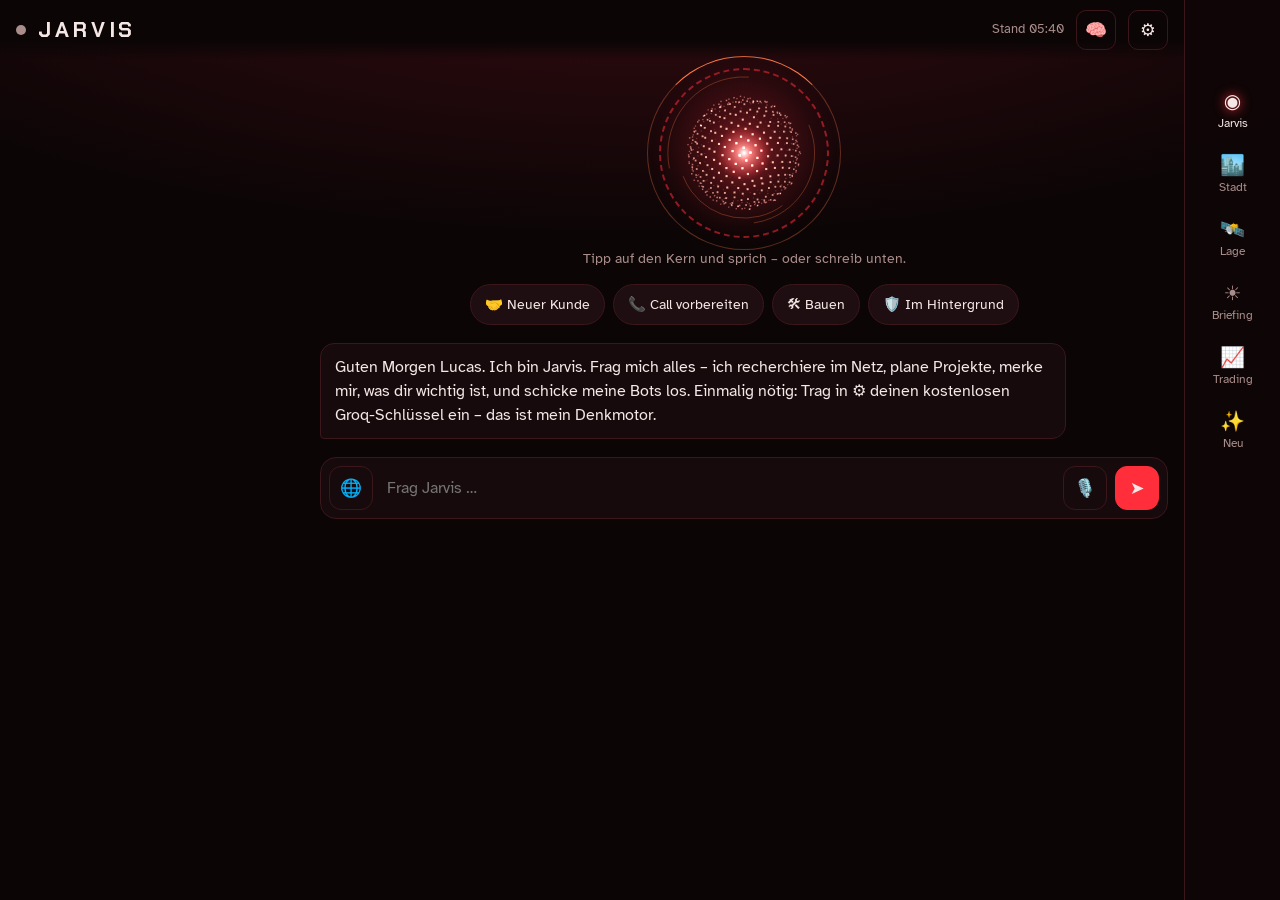
==== commit 4f5a7a2d: "Automaton: Jarvis finanziert sich über PayPal-Topf, Spar-Stufen für alle Bots, Klone nur mit Ja Co-A" ====
--- a/index.html
+++ b/index.html
@@ -60,6 +60,7 @@
 
 <section class="tab" id="t-trading" aria-label="Trading">
   <div class="row" style="justify-content:space-between;margin:6px 0 4px"><h2>Trading</h2><span class="chip">Spielgeld</span></div>
+  <div id="automaton"></div>
   <div id="trading"></div>
 </section>
 
@@ -161,6 +162,7 @@
 <script src="js/21-trading.js"></script>
 <script src="js/22-neu-entdeckt.js"></script>
 <script src="js/23-lage.js"></script>
+<script src="js/24-automaton.js"></script>
 <script src="js/30-feier-kalender.js"></script>
 <script src="js/31-kunden.js"></script>
 <script src="js/32-call.js"></script>
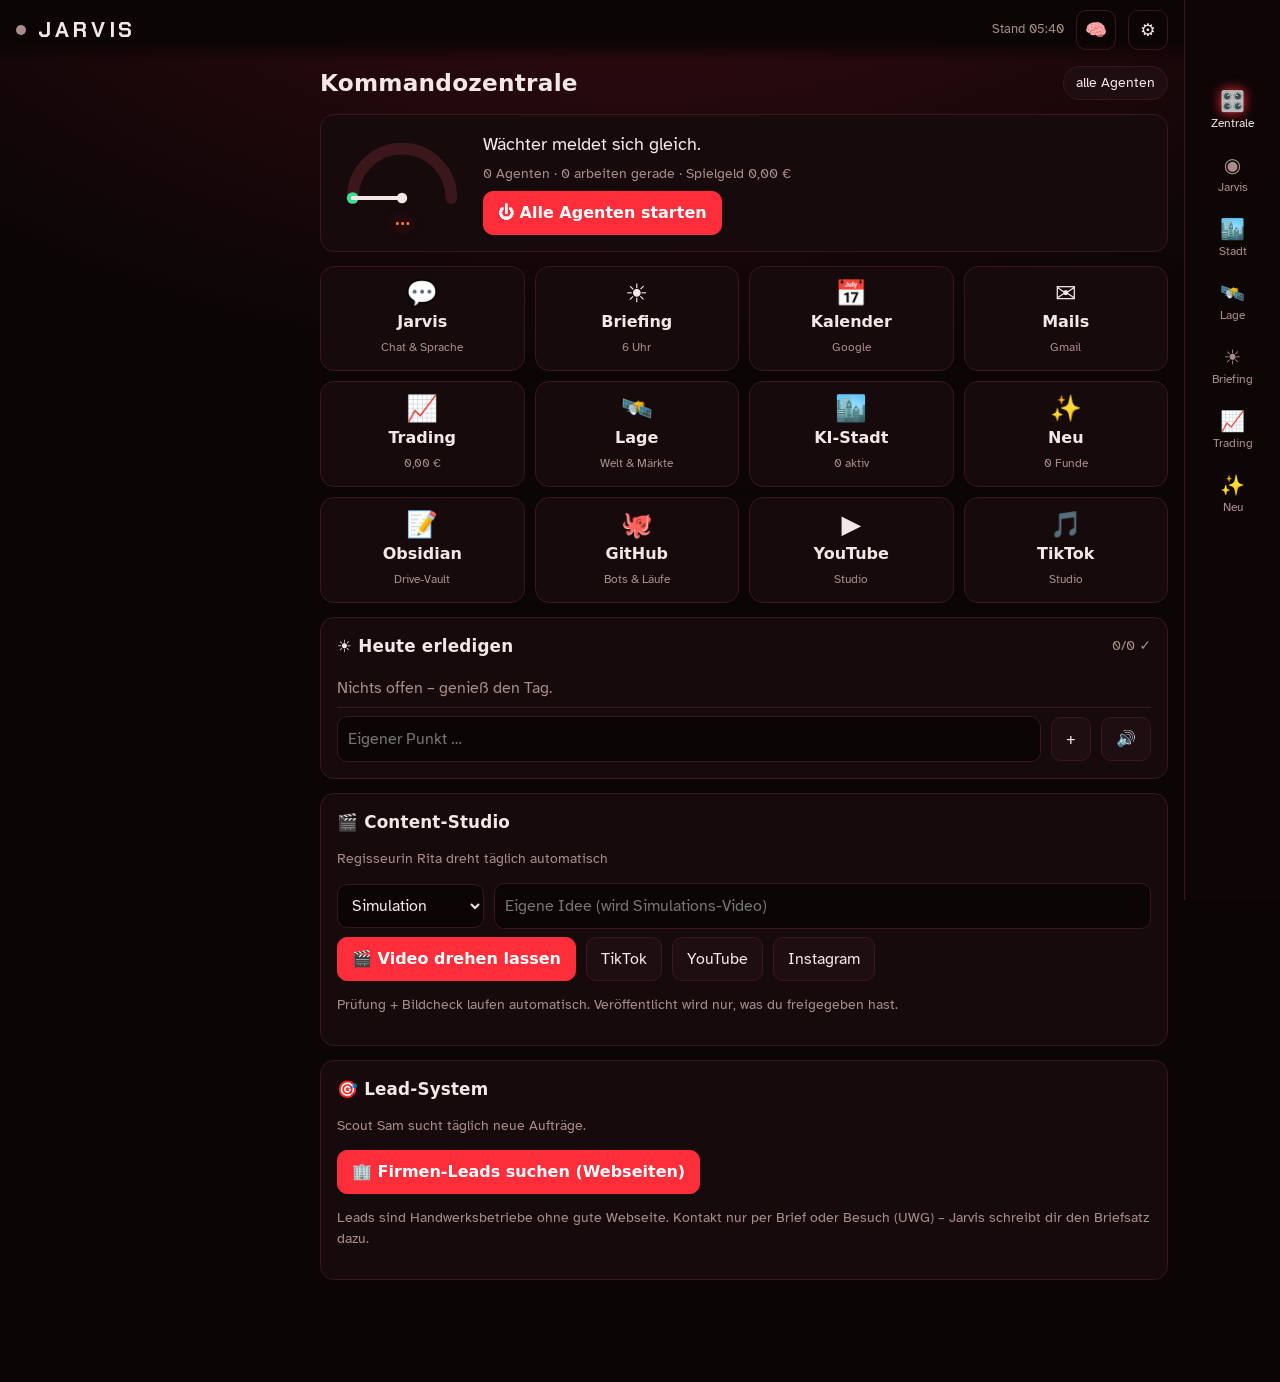
==== commit 22e9b945: "Kommandozentrale als neue Startseite (Kacheln, Tacho, Heute-Liste, Content-Studio, Lead-System) Dazu" ====
--- a/index.html
+++ b/index.html
@@ -22,7 +22,12 @@
 </header>
 
 <main>
-<section class="tab on" id="t-jarvis" aria-label="Jarvis">
+<section class="tab on" id="t-zentrale" aria-label="Kommandozentrale">
+  <div class="row" style="justify-content:space-between;margin:6px 0 4px"><h2>Kommandozentrale</h2><span class="chip">alle Agenten</span></div>
+  <div id="zentrale"><p class="empty">Lade Zentrale …</p></div>
+</section>
+
+<section class="tab" id="t-jarvis" aria-label="Jarvis">
   <div class="core-wrap"><button class="core" id="core" aria-label="Zum Sprechen tippen"></button></div>
   <p class="core-hint" id="coreHint">Tipp auf den Kern und sprich – oder schreib unten.</p>
   <div class="tools"><button class="btn" id="tKunde">🤝 Neuer Kunde</button><button class="btn" id="tCall">📞 Call vorbereiten</button><button class="btn" id="tBau">🛠 Bauen</button><button class="btn" id="tGarde">🛡️ Im Hintergrund</button></div>
@@ -72,7 +77,8 @@
 </main>
 
 <nav role="tablist">
-  <button role="tab" aria-selected="true" data-t="jarvis"><b>◉</b>Jarvis</button>
+  <button role="tab" aria-selected="true" data-t="zentrale"><b>🎛️</b>Zentrale</button>
+  <button role="tab" aria-selected="false" data-t="jarvis"><b>◉</b>Jarvis</button>
   <button role="tab" aria-selected="false" data-t="stadt"><b>🏙️</b>Stadt</button>
   <button role="tab" aria-selected="false" data-t="lage"><b>🛰️</b>Lage</button>
   <button role="tab" aria-selected="false" data-t="briefing"><b>☀️</b>Briefing</button>
@@ -163,6 +169,7 @@
 <script src="js/22-neu-entdeckt.js"></script>
 <script src="js/23-lage.js"></script>
 <script src="js/24-automaton.js"></script>
+<script src="js/25-zentrale.js"></script>
 <script src="js/30-feier-kalender.js"></script>
 <script src="js/31-kunden.js"></script>
 <script src="js/32-call.js"></script>
--- a/css/app.css
+++ b/css/app.css
@@ -149,3 +149,24 @@
 dialog.wide{width:min(980px,96vw)}
 @media (min-width:900px){nav{top:0;bottom:auto;left:auto;right:0;flex-direction:column;width:96px;height:100dvh;border-top:0;border-left:1px solid var(--line);justify-content:flex-start;padding-top:80px}nav button{flex:none}main,header{margin-right:96px}.composer{bottom:16px}.toast{bottom:90px}}
 @media (prefers-reduced-motion:reduce){*,*::before,*::after{animation:none!important}}
+
+/* Kommandozentrale */
+.zhead{display:flex;gap:16px;align-items:center;flex-wrap:wrap}
+.zgauge{width:130px;display:block}
+.zmax{text-align:center;font-family:var(--disp);font-weight:700;font-size:1.3rem;color:var(--ember);margin-top:-6px;text-shadow:0 0 12px var(--red)}
+.zstat{flex:1;min-width:200px}.zstat p{margin:6px 0}
+.zgrid{display:grid;grid-template-columns:repeat(3,1fr);gap:10px;margin:14px 0}
+@media (min-width:600px){.zgrid{grid-template-columns:repeat(4,1fr)}}
+.ztile{background:var(--panel);border:1px solid var(--line);border-radius:14px;padding:14px 8px;display:flex;flex-direction:column;align-items:center;gap:4px;min-height:96px;transition:border-color .15s,transform .15s}
+.ztile:hover,.ztile:focus-visible{border-color:var(--red);transform:translateY(-2px)}
+.ztile b{font-size:1.6rem;font-weight:400;line-height:1}
+.ztile span{font-family:var(--disp);font-weight:600}
+.ztile small{color:var(--muted);font-size:.75rem;text-align:center}
+.zlist{list-style:none;padding:0;margin:10px 0 0}
+.zlist li{display:flex;align-items:center;gap:8px;padding:7px 0;border-bottom:1px solid var(--line)}
+.zlist label{display:flex;gap:10px;align-items:center;flex:1;cursor:pointer}
+.zlist input{width:20px;height:20px;flex-shrink:0;accent-color:var(--ok)}
+.zlist input:checked+span{color:var(--muted);text-decoration:line-through}
+.zlead{display:flex;justify-content:space-between;gap:10px;padding:8px 0;border-bottom:1px solid var(--line)}
+.zlead .r{text-align:right;white-space:nowrap}
+#zentrale a.btn{text-decoration:none;color:var(--text)}
